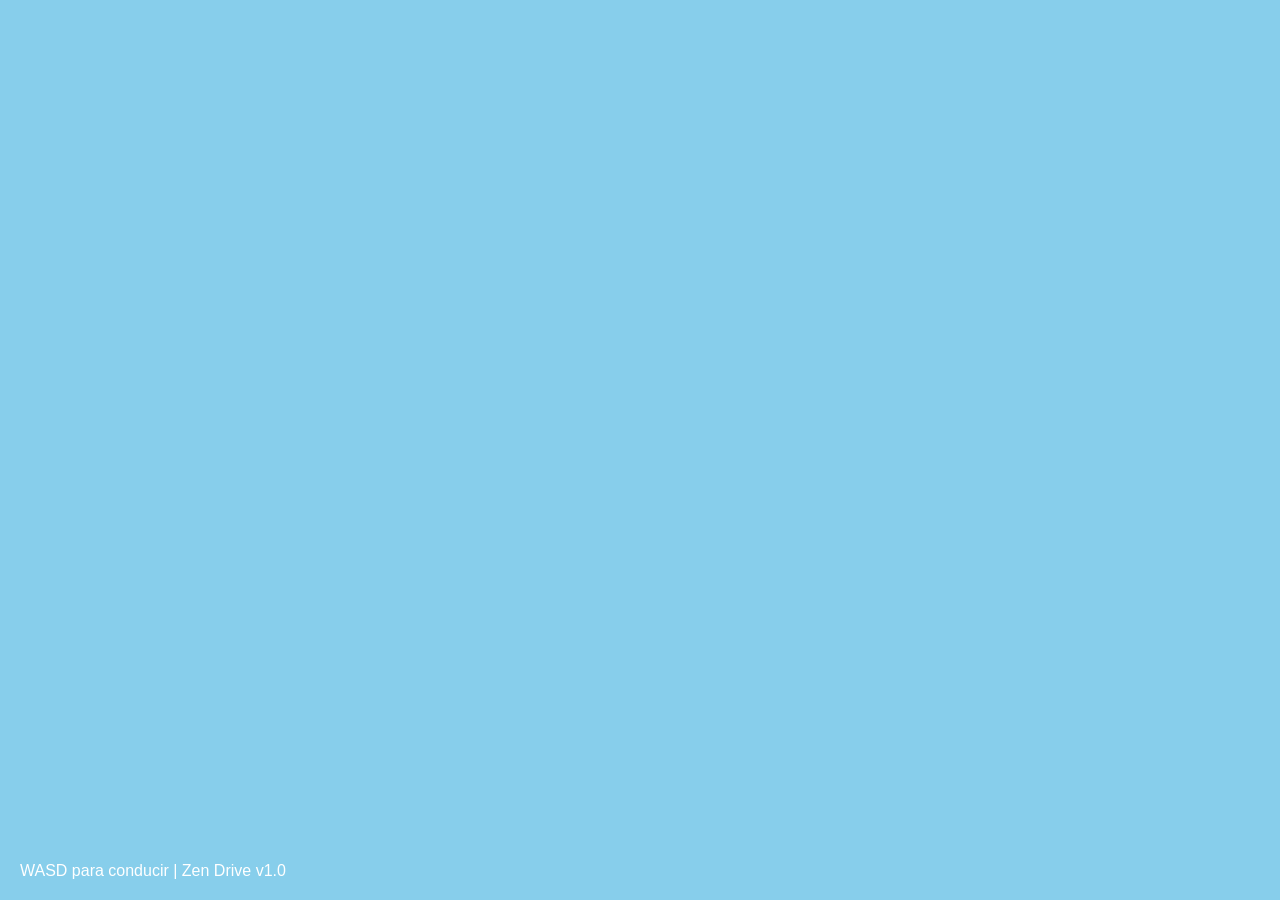
==== index.html @ 47e78854 "Update index.html" ====
<!DOCTYPE html>
<html lang="es">
<head>
    <meta charset="UTF-8">
    <meta name="viewport" content="width=device-width, initial-scale=1.0, maximum-scale=1.0, user-scalable=no">
    <title>Zen Drive - Procedural Journey</title>
    <style>
        body { margin: 0; overflow: hidden; background: #87ceeb; font-family: sans-serif; }
        #ui-overlay { position: absolute; bottom: 20px; left: 20px; color: white; pointer-events: none; }
        .controls { position: absolute; bottom: 20px; right: 20px; display: none; gap: 10px; }
        .btn { width: 60px; height: 60px; background: rgba(255,255,255,0.3); border-radius: 50%; display: flex; align-items: center; justify-content: center; font-weight: bold; user-select: none; pointer-events: auto; }
        @media (pointer: coarse) { .controls { display: grid; grid-template-columns: repeat(3, 1fr); } }
    </style>
</head>
<body>
    <div id="ui-overlay">WASD para conducir | Zen Drive v1.0</div>
    
    <div class="controls" id="mobile-controls">
        <div id="btn-left" class="btn">L</div>
        <div id="btn-up" class="btn">^</div>
        <div id="btn-right" class="btn">R</div>
        <div></div>
        <div id="btn-down" class="btn">v</div>
    </div>

    <script type="importmap">
        { "imports": { "three": "https://unpkg.com/three@0.160.0/build/three.module.js" } }
    </script>
    <script type="module" src="main.js"></script>
</body>
</html>
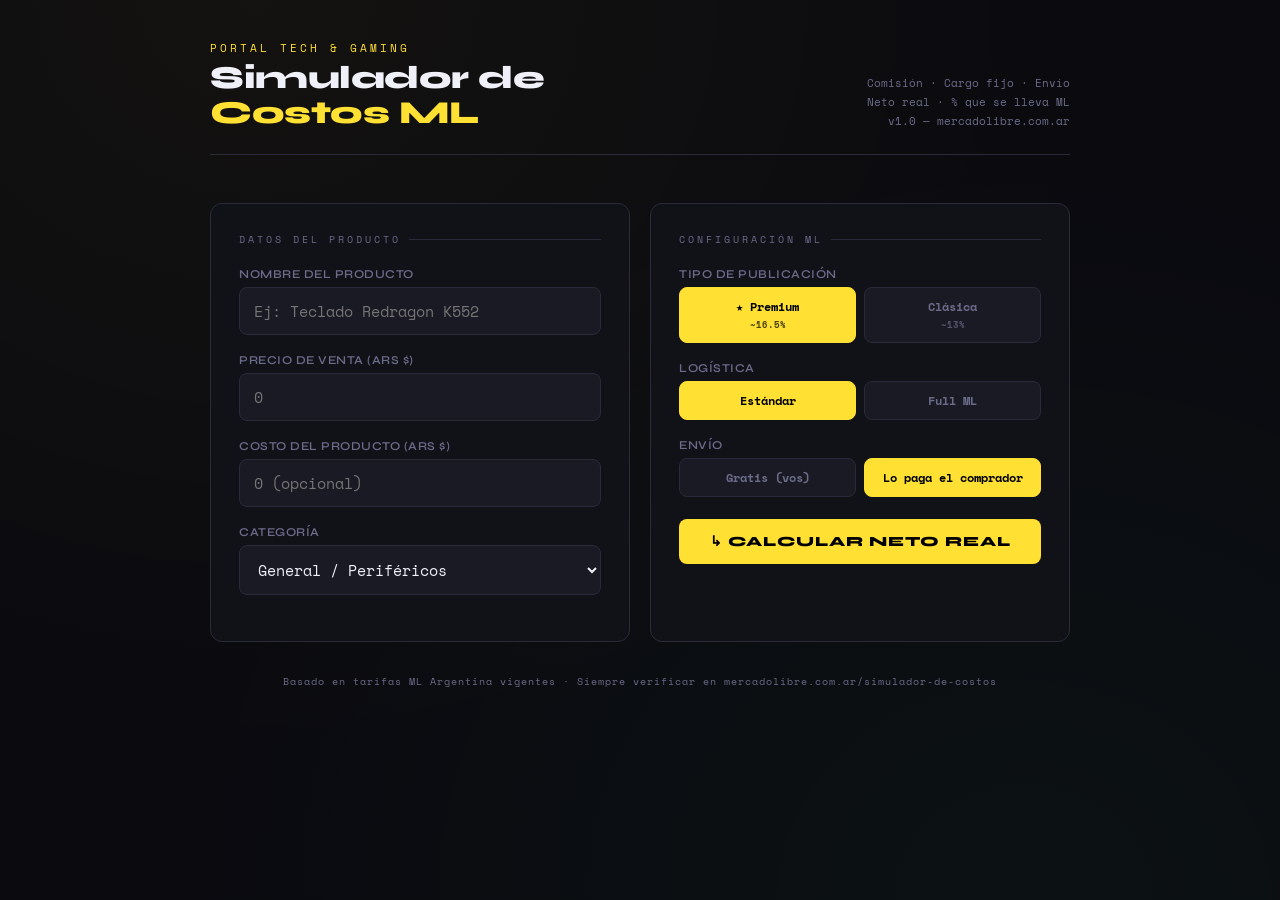
==== commit 854cda33: "Create index.html" ====
--- a/index.html
+++ b/index.html
@@ -1,32 +1,962 @@
 <!DOCTYPE html>
 <html lang="es">
 <head>
-    <meta charset="UTF-8">
-    <meta name="viewport" content="width=device-width, initial-scale=1.0, maximum-scale=1.0, user-scalable=no">
-    <title>Zen Drive - Procedural Journey</title>
-    <style>
-        body { margin: 0; overflow: hidden; background: #87ceeb; font-family: sans-serif; }
-        #ui-overlay { position: absolute; bottom: 20px; left: 20px; color: white; pointer-events: none; }
-        .controls { position: absolute; bottom: 20px; right: 20px; display: none; gap: 10px; }
-        .btn { width: 60px; height: 60px; background: rgba(255,255,255,0.3); border-radius: 50%; display: flex; align-items: center; justify-content: center; font-weight: bold; user-select: none; pointer-events: auto; }
-        @media (pointer: coarse) { .controls { display: grid; grid-template-columns: repeat(3, 1fr); } }
-    </style>
+<meta charset="UTF-8">
+<meta name="viewport" content="width=device-width, initial-scale=1.0">
+<title>Simulador de Costos ML — Portal Tech</title>
+<link href="https://fonts.googleapis.com/css2?family=Space+Mono:wght@400;700&family=Syne:wght@400;600;700;800&display=swap" rel="stylesheet">
+<style>
+  :root {
+    --bg: #0a0a0f;
+    --surface: #111118;
+    --surface2: #1a1a25;
+    --border: #2a2a3a;
+    --accent: #FFE033;
+    --accent2: #3BFFA0;
+    --red: #FF4545;
+    --orange: #FF8C00;
+    --text: #f0f0f8;
+    --muted: #6b6b8a;
+    --font-mono: 'Space Mono', monospace;
+    --font-display: 'Syne', sans-serif;
+  }
+
+  * { margin: 0; padding: 0; box-sizing: border-box; }
+
+  body {
+    background: var(--bg);
+    color: var(--text);
+    font-family: var(--font-display);
+    min-height: 100vh;
+    padding: 40px 20px;
+    background-image: 
+      radial-gradient(ellipse at 20% 0%, rgba(255,224,51,0.04) 0%, transparent 60%),
+      radial-gradient(ellipse at 80% 100%, rgba(59,255,160,0.03) 0%, transparent 60%);
+  }
+
+  header {
+    max-width: 860px;
+    margin: 0 auto 48px;
+    display: flex;
+    align-items: flex-end;
+    justify-content: space-between;
+    gap: 20px;
+    flex-wrap: wrap;
+    border-bottom: 1px solid var(--border);
+    padding-bottom: 24px;
+  }
+
+  .brand {
+    display: flex;
+    flex-direction: column;
+    gap: 4px;
+  }
+
+  .brand-tag {
+    font-family: var(--font-mono);
+    font-size: 11px;
+    color: var(--accent);
+    letter-spacing: 3px;
+    text-transform: uppercase;
+  }
+
+  h1 {
+    font-size: clamp(22px, 4vw, 32px);
+    font-weight: 800;
+    color: var(--text);
+    letter-spacing: -0.5px;
+    line-height: 1.1;
+  }
+
+  h1 span { color: var(--accent); }
+
+  .subtitle {
+    font-family: var(--font-mono);
+    font-size: 11px;
+    color: var(--muted);
+    text-align: right;
+    line-height: 1.7;
+  }
+
+  .container {
+    max-width: 860px;
+    margin: 0 auto;
+    display: grid;
+    grid-template-columns: 1fr 1fr;
+    gap: 20px;
+  }
+
+  .panel {
+    background: var(--surface);
+    border: 1px solid var(--border);
+    border-radius: 12px;
+    padding: 28px;
+  }
+
+  .panel-title {
+    font-family: var(--font-mono);
+    font-size: 10px;
+    letter-spacing: 3px;
+    text-transform: uppercase;
+    color: var(--muted);
+    margin-bottom: 20px;
+    display: flex;
+    align-items: center;
+    gap: 8px;
+  }
+
+  .panel-title::after {
+    content: '';
+    flex: 1;
+    height: 1px;
+    background: var(--border);
+  }
+
+  .field {
+    margin-bottom: 18px;
+  }
+
+  label {
+    display: block;
+    font-size: 12px;
+    font-weight: 600;
+    color: var(--muted);
+    margin-bottom: 6px;
+    letter-spacing: 0.5px;
+    text-transform: uppercase;
+  }
+
+  input[type="number"], input[type="text"], select {
+    width: 100%;
+    background: var(--surface2);
+    border: 1px solid var(--border);
+    color: var(--text);
+    font-family: var(--font-mono);
+    font-size: 15px;
+    padding: 12px 14px;
+    border-radius: 8px;
+    outline: none;
+    transition: border-color 0.2s;
+    -moz-appearance: textfield;
+  }
+
+  input[type="number"]::-webkit-outer-spin-button,
+  input[type="number"]::-webkit-inner-spin-button { -webkit-appearance: none; }
+
+  input:focus, select:focus {
+    border-color: var(--accent);
+    box-shadow: 0 0 0 3px rgba(255,224,51,0.08);
+  }
+
+  select option { background: #1a1a25; }
+
+  .toggle-group {
+    display: grid;
+    grid-template-columns: 1fr 1fr;
+    gap: 8px;
+  }
+
+  .toggle-btn {
+    padding: 10px 8px;
+    border-radius: 8px;
+    border: 1px solid var(--border);
+    background: var(--surface2);
+    color: var(--muted);
+    font-family: var(--font-mono);
+    font-size: 12px;
+    cursor: pointer;
+    transition: all 0.15s;
+    text-align: center;
+    font-weight: 700;
+  }
+
+  .toggle-btn.active {
+    background: var(--accent);
+    border-color: var(--accent);
+    color: #000;
+  }
+
+  .toggle-btn:hover:not(.active) {
+    border-color: var(--accent);
+    color: var(--accent);
+  }
+
+  /* Results Panel */
+  .results-panel {
+    grid-column: 1 / -1;
+    background: var(--surface);
+    border: 1px solid var(--border);
+    border-radius: 12px;
+    padding: 28px;
+    display: none;
+  }
+
+  .results-panel.visible { display: block; }
+
+  .result-grid {
+    display: grid;
+    grid-template-columns: repeat(auto-fit, minmax(160px, 1fr));
+    gap: 12px;
+    margin-bottom: 24px;
+  }
+
+  .result-card {
+    background: var(--surface2);
+    border: 1px solid var(--border);
+    border-radius: 10px;
+    padding: 16px;
+    display: flex;
+    flex-direction: column;
+    gap: 6px;
+  }
+
+  .result-card.highlight {
+    border-color: var(--accent2);
+    background: rgba(59,255,160,0.05);
+  }
+
+  .result-card.danger {
+    border-color: var(--red);
+    background: rgba(255,69,69,0.06);
+  }
+
+  .result-card.warning {
+    border-color: var(--orange);
+    background: rgba(255,140,0,0.06);
+  }
+
+  .rc-label {
+    font-family: var(--font-mono);
+    font-size: 9px;
+    letter-spacing: 2px;
+    text-transform: uppercase;
+    color: var(--muted);
+  }
+
+  .rc-value {
+    font-family: var(--font-mono);
+    font-size: 20px;
+    font-weight: 700;
+    color: var(--text);
+    line-height: 1;
+  }
+
+  .rc-value.green { color: var(--accent2); }
+  .rc-value.red { color: var(--red); }
+  .rc-value.yellow { color: var(--accent); }
+  .rc-value.orange { color: var(--orange); }
+
+  .rc-sub {
+    font-family: var(--font-mono);
+    font-size: 10px;
+    color: var(--muted);
+  }
+
+  /* Breakdown table */
+  .breakdown {
+    border-top: 1px solid var(--border);
+    padding-top: 20px;
+  }
+
+  .breakdown-title {
+    font-family: var(--font-mono);
+    font-size: 10px;
+    letter-spacing: 2px;
+    text-transform: uppercase;
+    color: var(--muted);
+    margin-bottom: 12px;
+  }
+
+  .breakdown-row {
+    display: flex;
+    justify-content: space-between;
+    align-items: center;
+    padding: 8px 0;
+    border-bottom: 1px solid rgba(42,42,58,0.5);
+    font-family: var(--font-mono);
+    font-size: 13px;
+  }
+
+  .breakdown-row:last-child { border-bottom: none; }
+  .breakdown-row .item { color: var(--muted); }
+  .breakdown-row .amount { color: var(--text); font-weight: 700; }
+  .breakdown-row .amount.neg { color: var(--red); }
+  .breakdown-row .amount.pos { color: var(--accent2); }
+  .breakdown-row.total-row {
+    border-top: 2px solid var(--border);
+    margin-top: 4px;
+    padding-top: 12px;
+    font-size: 15px;
+  }
+
+  /* Alert */
+  .alert {
+    display: none;
+    margin-top: 16px;
+    padding: 12px 16px;
+    border-radius: 8px;
+    font-size: 12px;
+    font-family: var(--font-mono);
+    line-height: 1.6;
+    border: 1px solid;
+  }
+
+  .alert.danger { background: rgba(255,69,69,0.08); border-color: var(--red); color: #ffaaaa; }
+  .alert.warning { background: rgba(255,140,0,0.08); border-color: var(--orange); color: #ffd080; }
+  .alert.ok { background: rgba(59,255,160,0.08); border-color: var(--accent2); color: #aaffe0; }
+  .alert.show { display: block; }
+
+  /* CTA */
+  .calc-btn {
+    width: 100%;
+    margin-top: 4px;
+    padding: 14px;
+    background: var(--accent);
+    color: #000;
+    border: none;
+    border-radius: 8px;
+    font-family: var(--font-display);
+    font-size: 14px;
+    font-weight: 800;
+    letter-spacing: 1px;
+    text-transform: uppercase;
+    cursor: pointer;
+    transition: all 0.15s;
+  }
+
+  .calc-btn:hover { background: #fff; transform: translateY(-1px); }
+  .calc-btn:active { transform: translateY(0); }
+
+  /* Profit meter */
+  .meter-wrap {
+    margin: 20px 0 8px;
+  }
+
+  .meter-label {
+    display: flex;
+    justify-content: space-between;
+    font-family: var(--font-mono);
+    font-size: 10px;
+    color: var(--muted);
+    margin-bottom: 6px;
+  }
+
+  .meter-bar {
+    height: 8px;
+    background: var(--surface2);
+    border-radius: 4px;
+    overflow: hidden;
+    border: 1px solid var(--border);
+  }
+
+  .meter-fill {
+    height: 100%;
+    border-radius: 4px;
+    transition: width 0.6s cubic-bezier(0.34,1.56,0.64,1), background 0.4s;
+  }
+
+  .chip {
+    display: inline-block;
+    font-family: var(--font-mono);
+    font-size: 9px;
+    padding: 2px 8px;
+    border-radius: 20px;
+    letter-spacing: 1px;
+    font-weight: 700;
+    text-transform: uppercase;
+  }
+
+  .chip-yellow { background: rgba(255,224,51,0.15); color: var(--accent); border: 1px solid rgba(255,224,51,0.3); }
+  .chip-green { background: rgba(59,255,160,0.15); color: var(--accent2); border: 1px solid rgba(59,255,160,0.3); }
+  .chip-red { background: rgba(255,69,69,0.15); color: var(--red); border: 1px solid rgba(255,69,69,0.3); }
+
+  /* Suggestion box */
+  .suggestion-box {
+    display: none;
+    margin-top: 20px;
+    border: 1px solid var(--border);
+    border-radius: 10px;
+    overflow: hidden;
+  }
+
+  .suggestion-box.show { display: block; }
+
+  .suggestion-header {
+    background: var(--surface2);
+    padding: 12px 16px;
+    font-family: var(--font-mono);
+    font-size: 10px;
+    letter-spacing: 2px;
+    text-transform: uppercase;
+    color: var(--muted);
+    display: flex;
+    align-items: center;
+    gap: 8px;
+    border-bottom: 1px solid var(--border);
+  }
+
+  .suggestion-header span { color: var(--accent); }
+
+  .suggestion-target-wrap {
+    display: flex;
+    align-items: center;
+    gap: 10px;
+    padding: 14px 16px;
+    background: var(--surface2);
+    border-bottom: 1px solid var(--border);
+    flex-wrap: wrap;
+  }
+
+  .suggestion-target-wrap label {
+    font-family: var(--font-mono);
+    font-size: 10px;
+    color: var(--muted);
+    text-transform: uppercase;
+    letter-spacing: 1px;
+    margin: 0;
+    white-space: nowrap;
+  }
+
+  .target-input {
+    width: 80px !important;
+    padding: 6px 10px !important;
+    font-size: 13px !important;
+    border-radius: 6px !important;
+  }
+
+  .recalc-btn {
+    padding: 6px 14px;
+    background: var(--surface);
+    border: 1px solid var(--border);
+    color: var(--accent);
+    font-family: var(--font-mono);
+    font-size: 11px;
+    border-radius: 6px;
+    cursor: pointer;
+    transition: all 0.15s;
+    font-weight: 700;
+  }
+
+  .recalc-btn:hover { background: var(--accent); color: #000; }
+
+  .suggestion-rows {
+    display: grid;
+    grid-template-columns: repeat(auto-fit, minmax(200px, 1fr));
+  }
+
+  .sug-item {
+    padding: 18px 20px;
+    border-right: 1px solid var(--border);
+    display: flex;
+    flex-direction: column;
+    gap: 5px;
+  }
+
+  .sug-item:last-child { border-right: none; }
+
+  .sug-label {
+    font-family: var(--font-mono);
+    font-size: 9px;
+    letter-spacing: 2px;
+    text-transform: uppercase;
+    color: var(--muted);
+  }
+
+  .sug-price {
+    font-family: var(--font-mono);
+    font-size: 24px;
+    font-weight: 700;
+    color: var(--accent);
+    line-height: 1;
+  }
+
+  .sug-detail {
+    font-family: var(--font-mono);
+    font-size: 10px;
+    color: var(--muted);
+    line-height: 1.5;
+  }
+
+  .sug-detail strong { color: var(--accent2); }
+
+  footer {
+    max-width: 860px;
+    margin: 32px auto 0;
+    text-align: center;
+    font-family: var(--font-mono);
+    font-size: 10px;
+    color: var(--muted);
+    letter-spacing: 1px;
+  }
+
+  @media (max-width: 620px) {
+    .container { grid-template-columns: 1fr; }
+    .results-panel { grid-column: 1; }
+    .result-grid { grid-template-columns: 1fr 1fr; }
+  }
+</style>
 </head>
 <body>
-    <div id="ui-overlay">WASD para conducir | Zen Drive v1.0</div>
-    
-    <div class="controls" id="mobile-controls">
-        <div id="btn-left" class="btn">L</div>
-        <div id="btn-up" class="btn">^</div>
-        <div id="btn-right" class="btn">R</div>
-        <div></div>
-        <div id="btn-down" class="btn">v</div>
+
+<header>
+  <div class="brand">
+    <span class="brand-tag">Portal Tech &amp; Gaming</span>
+    <h1>Simulador de<br><span>Costos ML</span></h1>
+  </div>
+  <div class="subtitle">
+    Comisión · Cargo fijo · Envío<br>
+    Neto real · % que se lleva ML<br>
+    v1.0 — mercadolibre.com.ar
+  </div>
+</header>
+
+<div class="container">
+
+  <!-- Input: Producto -->
+  <div class="panel">
+    <div class="panel-title">Datos del Producto</div>
+
+    <div class="field">
+      <label>Nombre del Producto</label>
+      <input type="text" id="productName" placeholder="Ej: Teclado Redragon K552" />
     </div>
 
-    <script type="importmap">
-        { "imports": { "three": "https://unpkg.com/three@0.160.0/build/three.module.js" } }
-    </script>
-    <script type="module" src="main.js"></script>
+    <div class="field">
+      <label>Precio de Venta (ARS $)</label>
+      <input type="number" id="salePrice" placeholder="0" min="0" />
+    </div>
+
+    <div class="field">
+      <label>Costo del Producto (ARS $)</label>
+      <input type="number" id="costPrice" placeholder="0 (opcional)" min="0" />
+    </div>
+
+    <div class="field">
+      <label>Categoría</label>
+      <select id="category">
+        <option value="general">General / Periféricos</option>
+        <option value="electronica">Electrónica / Computación</option>
+        <option value="consolas">Consolas y Videojuegos</option>
+        <option value="accesorios">Accesorios Gaming</option>
+      </select>
+    </div>
+  </div>
+
+  <!-- Input: Configuración -->
+  <div class="panel">
+    <div class="panel-title">Configuración ML</div>
+
+    <div class="field">
+      <label>Tipo de Publicación</label>
+      <div class="toggle-group">
+        <button class="toggle-btn active" id="btn-premium" onclick="setType('premium')">
+          ★ Premium<br><small style="font-size:9px;opacity:0.7">~16.5%</small>
+        </button>
+        <button class="toggle-btn" id="btn-clasica" onclick="setType('clasica')">
+          Clásica<br><small style="font-size:9px;opacity:0.7">~13%</small>
+        </button>
+      </div>
+    </div>
+
+    <div class="field">
+      <label>Logística</label>
+      <div class="toggle-group">
+        <button class="toggle-btn active" id="btn-estandar" onclick="setLogistica('estandar')">
+          Estándar
+        </button>
+        <button class="toggle-btn" id="btn-full" onclick="setLogistica('full')">
+          Full ML
+        </button>
+      </div>
+    </div>
+
+    <div class="field">
+      <label>Envío</label>
+      <div class="toggle-group">
+        <button class="toggle-btn" id="btn-gratis" onclick="setEnvio('gratis')">
+          Gratis (vos)
+        </button>
+        <button class="toggle-btn active" id="btn-comprador" onclick="setEnvio('comprador')">
+          Lo paga el comprador
+        </button>
+      </div>
+    </div>
+
+    <div class="field" id="envio-manual-wrap" style="display:none">
+      <label>Costo del Envío que Absorbés (ARS $)</label>
+      <input type="number" id="shippingCost" placeholder="Ej: 2500" min="0" />
+    </div>
+
+    <button class="calc-btn" onclick="calcular()">↳ Calcular Neto Real</button>
+  </div>
+
+  <!-- Results -->
+  <div class="results-panel" id="resultsPanel">
+    <div class="panel-title">Resultado <span id="productLabel" style="color:var(--accent);margin-left:6px;text-transform:none;letter-spacing:0;font-size:11px;font-family:'Space Mono'"></span></div>
+
+    <div class="result-grid" id="resultGrid"></div>
+
+    <div class="meter-wrap">
+      <div class="meter-label">
+        <span>ML se queda</span>
+        <span id="meterPct">0%</span>
+      </div>
+      <div class="meter-bar">
+        <div class="meter-fill" id="meterFill" style="width:0%"></div>
+      </div>
+    </div>
+
+    <div class="breakdown" id="breakdownSection"></div>
+
+    <div class="alert" id="alertBox"></div>
+
+    <!-- Suggestion Box -->
+    <div class="suggestion-box" id="suggestionBox">
+      <div class="suggestion-header">
+        💡 Sugerencia de Precio — <span>¿Cuánto cobrar para ganar lo que querés?</span>
+      </div>
+      <div class="suggestion-target-wrap">
+        <label>Margen objetivo:</label>
+        <input type="number" id="targetMargin" class="target-input" value="10" min="1" max="99" />
+        <label>%</label>
+        <button class="recalc-btn" onclick="calcularSugerencia()">↳ Recalcular</button>
+        <span style="font-family:var(--font-mono);font-size:10px;color:var(--muted);margin-left:auto">sobre el precio de venta</span>
+      </div>
+      <div class="suggestion-rows" id="suggestionRows"></div>
+    </div>
+  </div>
+
+</div>
+
+<footer>
+  Basado en tarifas ML Argentina vigentes · Siempre verificar en mercadolibre.com.ar/simulador-de-costos
+</footer>
+
+<script>
+  let pubType = 'premium';
+  let logistica = 'estandar';
+  let envioMode = 'comprador';
+
+  function setType(t) {
+    pubType = t;
+    document.getElementById('btn-premium').classList.toggle('active', t === 'premium');
+    document.getElementById('btn-clasica').classList.toggle('active', t === 'clasica');
+  }
+
+  function setLogistica(l) {
+    logistica = l;
+    document.getElementById('btn-estandar').classList.toggle('active', l === 'estandar');
+    document.getElementById('btn-full').classList.toggle('active', l === 'full');
+  }
+
+  function setEnvio(e) {
+    envioMode = e;
+    document.getElementById('btn-gratis').classList.toggle('active', e === 'gratis');
+    document.getElementById('btn-comprador').classList.toggle('active', e === 'comprador');
+    document.getElementById('envio-manual-wrap').style.display = e === 'gratis' ? 'block' : 'none';
+  }
+
+  function fmt(n) {
+    return '$' + Math.round(n).toLocaleString('es-AR');
+  }
+
+  function pct(n) {
+    return n.toFixed(1) + '%';
+  }
+
+  // Comisiones ML Argentina (aprox vigentes)
+  function getComision(price, type) {
+    // Premium: ~16.5% todos los tramos
+    // Clásica: ~13% si >$60k, ~9% si <$60k (aprox)
+    if (type === 'premium') {
+      return 0.165;
+    } else {
+      // Clásica
+      if (price >= 60000) return 0.13;
+      return 0.09;
+    }
+  }
+
+  // Cargo fijo por tramo de precio
+  function getCargoFijo(price, type) {
+    if (type === 'clasica') return 0; // Clásica no tiene cargo fijo
+    // Premium
+    if (price <= 15000) return 1115;
+    if (price <= 25000) return 2300;
+    if (price <= 33000) return 2810;
+    if (price <= 60000) return 4000;
+    return 0; // >$60.000 sin cargo fijo
+  }
+
+  // Costo Full aproximado (fee manipulación por unidad)
+  function getFullFee(price) {
+    // Aprox 2.5% o mínimo fijo según categoría
+    return Math.max(Math.round(price * 0.025), 800);
+  }
+
+  function calcular() {
+    const price = parseFloat(document.getElementById('salePrice').value) || 0;
+    const cost = parseFloat(document.getElementById('costPrice').value) || 0;
+    const shippingAbsorbido = envioMode === 'gratis' 
+      ? (parseFloat(document.getElementById('shippingCost').value) || 0)
+      : 0;
+    const productName = document.getElementById('productName').value || 'Producto';
+
+    if (price <= 0) {
+      alert('Ingresá el precio de venta.');
+      return;
+    }
+
+    const comisionRate = getComision(price, pubType);
+    const comisionMonto = price * comisionRate;
+    const cargoFijo = getCargoFijo(price, pubType);
+    const fullFee = logistica === 'full' ? getFullFee(price) : 0;
+
+    const totalDescuentos = comisionMonto + cargoFijo + shippingAbsorbido + fullFee;
+    const neto = price - totalDescuentos;
+    const pctML = (totalDescuentos / price) * 100;
+    const margenBruto = cost > 0 ? ((neto - cost) / price) * 100 : null;
+    const ganancia = cost > 0 ? neto - cost : null;
+
+    // Render
+    document.getElementById('productLabel').textContent = '→ ' + productName;
+    document.getElementById('resultsPanel').classList.add('visible');
+
+    const grid = document.getElementById('resultGrid');
+    let cardClass = pctML > 30 ? 'danger' : pctML > 20 ? 'warning' : 'highlight';
+    let valueClass = pctML > 30 ? 'red' : pctML > 20 ? 'orange' : 'green';
+
+    let cardsHtml = `
+      <div class="result-card highlight">
+        <span class="rc-label">Precio de Venta</span>
+        <span class="rc-value yellow">${fmt(price)}</span>
+        <span class="rc-sub">${pubType === 'premium' ? '★ Premium' : 'Clásica'} · ${logistica === 'full' ? 'Full' : 'Estándar'}</span>
+      </div>
+      <div class="result-card ${cardClass}">
+        <span class="rc-label">ML se lleva</span>
+        <span class="rc-value ${valueClass}">${pct(pctML)}</span>
+        <span class="rc-sub">${fmt(totalDescuentos)} en descuentos</span>
+      </div>
+      <div class="result-card highlight">
+        <span class="rc-label">Neto que Cobrás</span>
+        <span class="rc-value green">${fmt(neto)}</span>
+        <span class="rc-sub">Antes de impuestos</span>
+      </div>
+    `;
+
+    if (cost > 0 && ganancia !== null) {
+      let gClass = ganancia < 0 ? 'danger' : 'highlight';
+      let gValClass = ganancia < 0 ? 'red' : 'green';
+      cardsHtml += `
+        <div class="result-card ${gClass}">
+          <span class="rc-label">Ganancia Neta</span>
+          <span class="rc-value ${gValClass}">${fmt(ganancia)}</span>
+          <span class="rc-sub">Margen: ${margenBruto !== null ? pct(margenBruto) : '—'}</span>
+        </div>
+      `;
+    }
+
+    grid.innerHTML = cardsHtml;
+
+    // Meter
+    const meter = document.getElementById('meterFill');
+    const meterPct = document.getElementById('meterPct');
+    const w = Math.min(pctML, 100);
+    const meterColor = pctML > 30 ? '#FF4545' : pctML > 20 ? '#FF8C00' : '#3BFFA0';
+    meter.style.width = w + '%';
+    meter.style.background = meterColor;
+    meterPct.textContent = pct(pctML);
+    meterPct.style.color = meterColor;
+
+    // Breakdown
+    let tramo = price <= 15000 ? 'hasta $15.000' 
+      : price <= 25000 ? '$15k–$25k'
+      : price <= 33000 ? '$25k–$33k'
+      : price <= 60000 ? '$33k–$60k' : 'más de $60.000';
+
+    let breakdownHtml = `
+      <div class="breakdown-title">Desglose completo</div>
+      <div class="breakdown-row">
+        <span class="item">Precio de venta</span>
+        <span class="amount pos">${fmt(price)}</span>
+      </div>
+      <div class="breakdown-row">
+        <span class="item">Comisión ${pubType === 'premium' ? 'Premium' : 'Clásica'} (${pct(comisionRate * 100)})</span>
+        <span class="amount neg">− ${fmt(comisionMonto)}</span>
+      </div>
+    `;
+
+    if (cargoFijo > 0) {
+      breakdownHtml += `
+        <div class="breakdown-row">
+          <span class="item">Cargo fijo (tramo ${tramo})</span>
+          <span class="amount neg">− ${fmt(cargoFijo)}</span>
+        </div>
+      `;
+    } else if (pubType === 'premium') {
+      breakdownHtml += `
+        <div class="breakdown-row">
+          <span class="item">Cargo fijo (tramo ${tramo})</span>
+          <span class="amount" style="color:var(--accent2)">Sin cargo ✓</span>
+        </div>
+      `;
+    }
+
+    if (shippingAbsorbido > 0) {
+      breakdownHtml += `
+        <div class="breakdown-row">
+          <span class="item">Envío gratis (absorbés)</span>
+          <span class="amount neg">− ${fmt(shippingAbsorbido)}</span>
+        </div>
+      `;
+    }
+
+    if (fullFee > 0) {
+      breakdownHtml += `
+        <div class="breakdown-row">
+          <span class="item">Fee Full ML (~2.5%)</span>
+          <span class="amount neg">− ${fmt(fullFee)}</span>
+        </div>
+      `;
+    }
+
+    breakdownHtml += `
+      <div class="breakdown-row total-row">
+        <span class="item" style="color:var(--text);font-weight:700">Neto que recibís</span>
+        <span class="amount pos">${fmt(neto)}</span>
+      </div>
+    `;
+
+    if (cost > 0) {
+      breakdownHtml += `
+        <div class="breakdown-row">
+          <span class="item">Costo del producto</span>
+          <span class="amount neg">− ${fmt(cost)}</span>
+        </div>
+        <div class="breakdown-row" style="border-top:2px solid var(--border);margin-top:4px;padding-top:12px;font-size:15px">
+          <span class="item" style="color:var(--text);font-weight:700">Ganancia neta</span>
+          <span class="amount ${ganancia < 0 ? 'neg' : 'pos'}" style="font-size:16px">${fmt(ganancia)}</span>
+        </div>
+      `;
+    }
+
+    document.getElementById('breakdownSection').innerHTML = breakdownHtml;
+
+    // Alert
+    const alertBox = document.getElementById('alertBox');
+    alertBox.className = 'alert';
+    if (neto < 0 || (cost > 0 && ganancia < 0)) {
+      alertBox.classList.add('danger', 'show');
+      alertBox.innerHTML = '⚠️ VENDÉS A PÉRDIDA — Revisá el precio o absorbé menos costos. Este producto no es rentable con la configuración actual.';
+    } else if (pctML > 30) {
+      alertBox.classList.add('warning', 'show');
+      alertBox.innerHTML = `⚡ Tramo peligroso — ML se lleva ${pct(pctML)} de tu precio. El cargo fijo aplasta el margen. Opciones: subir precio, no ofrecer envío gratis, o armar combos para superar los $60.000.`;
+    } else if (cargoFijo === 0 && price > 60000) {
+      alertBox.classList.add('ok', 'show');
+      alertBox.innerHTML = `✓ Sin cargo fijo — Productos sobre $60.000 no pagan cargo fijo. Tramo más rentable de ML. Margen estable.`;
+    } else {
+      alertBox.classList.add('show');
+      alertBox.className = 'alert ok show';
+      alertBox.innerHTML = `✓ Rentabilidad razonable — ML se lleva ${pct(pctML)}. Verificá igualmente con el simulador oficial antes de publicar.`;
+    }
+
+    document.getElementById('resultsPanel').scrollIntoView({ behavior: 'smooth', block: 'nearest' });
+
+    // Show suggestion box only if cost was entered
+    const sugBox = document.getElementById('suggestionBox');
+    if (cost > 0) {
+      sugBox.classList.add('show');
+      calcularSugerencia();
+    } else {
+      sugBox.classList.remove('show');
+    }
+  }
+
+  // Precio sugerido: búsqueda binaria para encontrar P tal que ganancia/P = margenTarget
+  function calcularPrecioParaMargen(cost, margenTarget, shippingAbsorbido) {
+    let lo = cost * 0.5, hi = cost * 30;
+    for (let i = 0; i < 80; i++) {
+      const mid = (lo + hi) / 2;
+      const comRate = getComision(mid, pubType);
+      const cf = getCargoFijo(mid, pubType);
+      const ff = logistica === 'full' ? getFullFee(mid) : 0;
+      const neto = mid - (mid * comRate + cf + shippingAbsorbido + ff);
+      const ganancia = neto - cost;
+      const margenReal = ganancia / mid;
+      if (margenReal < margenTarget) lo = mid;
+      else hi = mid;
+    }
+    return Math.ceil((lo + hi) / 2 / 100) * 100;
+  }
+
+  function calcularSugerencia() {
+    const cost = parseFloat(document.getElementById('costPrice').value) || 0;
+    if (cost <= 0) return;
+
+    const targetPct = (parseFloat(document.getElementById('targetMargin').value) || 10) / 100;
+    const shippingAbsorbido = envioMode === 'gratis'
+      ? (parseFloat(document.getElementById('shippingCost').value) || 0)
+      : 0;
+
+    const precio10 = calcularPrecioParaMargen(cost, 0.10, shippingAbsorbido);
+    const precioTarget = calcularPrecioParaMargen(cost, targetPct, shippingAbsorbido);
+    const precioBreakeven = calcularPrecioParaMargen(cost, 0, shippingAbsorbido);
+
+    function detalles(p) {
+      const comRate = getComision(p, pubType);
+      const cf = getCargoFijo(p, pubType);
+      const ff = logistica === 'full' ? getFullFee(p) : 0;
+      const totalDesc = p * comRate + cf + shippingAbsorbido + ff;
+      const neto = p - totalDesc;
+      const gan = neto - cost;
+      const margenReal = (gan / p * 100).toFixed(1);
+      const pctMLReal = (totalDesc / p * 100).toFixed(1);
+      return { neto, gan, margenReal, pctMLReal };
+    }
+
+    const dBE = detalles(precioBreakeven);
+    const d10 = detalles(precio10);
+    const dTarget = detalles(precioTarget);
+    const targetLabel = Math.round(targetPct * 100);
+    const showSeparate10 = Math.abs(precioTarget - precio10) >= 200 || targetLabel === 10;
+
+    let html = `
+      <div class="sug-item">
+        <span class="sug-label">Break-even — 0% margen</span>
+        <span class="sug-price">${fmt(precioBreakeven)}</span>
+        <span class="sug-detail">
+          Cubrís exactamente el costo<br>
+          ML se lleva: ${dBE.pctMLReal}% · Neto: ${fmt(dBE.neto)}
+        </span>
+      </div>
+    `;
+
+    if (showSeparate10 && targetLabel !== 10) {
+      html += `
+        <div class="sug-item" style="border-left:2px solid var(--accent2)">
+          <span class="sug-label">Para ganar 10%</span>
+          <span class="sug-price">${fmt(precio10)}</span>
+          <span class="sug-detail">
+            Ganancia: <strong>${fmt(d10.gan)}</strong><br>
+            ML se lleva: ${d10.pctMLReal}% · Neto: ${fmt(d10.neto)}
+          </span>
+        </div>
+      `;
+    }
+
+    html += `
+      <div class="sug-item" style="border-left:2px solid var(--accent);background:rgba(255,224,51,0.05)">
+        <span class="sug-label">★ Para ganar ${targetLabel}%</span>
+        <span class="sug-price" style="color:var(--accent)">${fmt(precioTarget)}</span>
+        <span class="sug-detail">
+          Ganancia: <strong style="color:var(--accent2)">${fmt(dTarget.gan)}</strong><br>
+          ML se lleva: ${dTarget.pctMLReal}% · Neto: ${fmt(dTarget.neto)}
+        </span>
+      </div>
+    `;
+
+    document.getElementById('suggestionRows').innerHTML = html;
+  }
+</script>
 </body>
-</html>
-
+  </html>
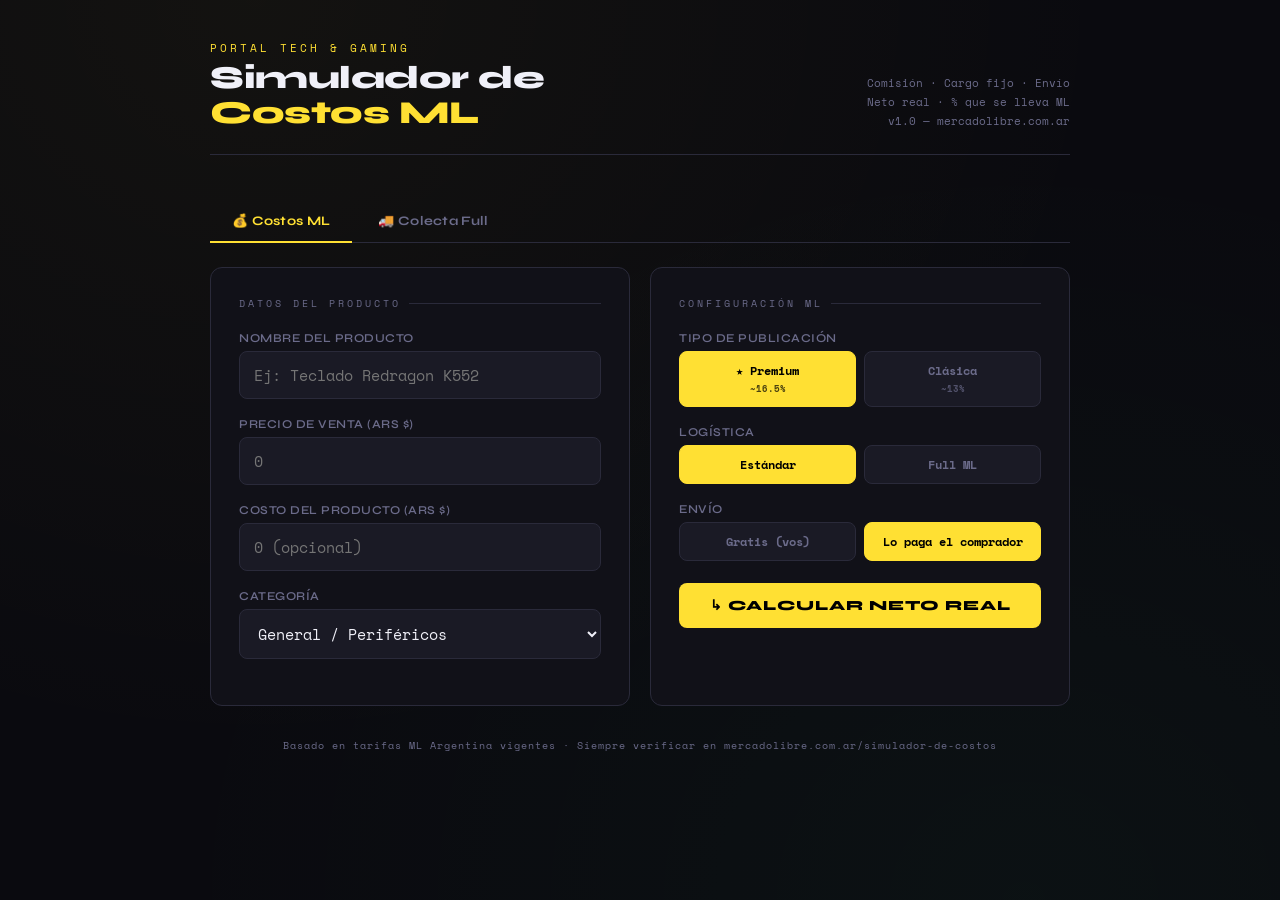
==== commit ff4de315: "Update index.html" ====
--- a/index.html
+++ b/index.html
@@ -479,6 +479,191 @@
 
   .sug-detail strong { color: var(--accent2); }
 
+
+  /* ── TAB NAVIGATION ── */
+  .tab-nav {
+    max-width: 860px;
+    margin: 0 auto 24px;
+    display: flex;
+    gap: 4px;
+    border-bottom: 1px solid var(--border);
+    padding-bottom: 0;
+  }
+
+  .tab-btn {
+    padding: 10px 22px 12px;
+    background: transparent;
+    border: none;
+    color: var(--muted);
+    font-family: var(--font-display);
+    font-size: 13px;
+    font-weight: 700;
+    cursor: pointer;
+    border-bottom: 2px solid transparent;
+    margin-bottom: -1px;
+    transition: all 0.15s;
+    letter-spacing: 0.3px;
+  }
+
+  .tab-btn:hover { color: var(--text); }
+
+  .tab-btn.active {
+    color: var(--accent);
+    border-bottom-color: var(--accent);
+  }
+
+  .tab-pane { display: none; }
+  .tab-pane.active { display: contents; }
+
+  /* Colecta tab pane needs block not contents */
+  .tab-pane.colecta-pane { display: none; }
+  .tab-pane.colecta-pane.active { display: block; }
+
+  /* ── COLECTA TAB STYLES ── */
+  .colecta-container {
+    max-width: 860px;
+    margin: 0 auto;
+    display: grid;
+    grid-template-columns: 1fr 1fr;
+    gap: 20px;
+  }
+
+  .dim-grid {
+    display: grid;
+    grid-template-columns: 1fr 1fr 1fr;
+    gap: 10px;
+  }
+
+  .dim-grid input {
+    text-align: center;
+  }
+
+  .dim-label {
+    text-align: center;
+    font-family: var(--font-mono);
+    font-size: 10px;
+    color: var(--muted);
+    margin-top: 4px;
+    letter-spacing: 1px;
+  }
+
+  .vol-display {
+    background: var(--surface2);
+    border: 1px solid var(--border);
+    border-radius: 8px;
+    padding: 14px 16px;
+    display: flex;
+    justify-content: space-between;
+    align-items: center;
+    margin-top: 4px;
+  }
+
+  .vol-display .vol-label {
+    font-family: var(--font-mono);
+    font-size: 10px;
+    color: var(--muted);
+    letter-spacing: 1px;
+    text-transform: uppercase;
+  }
+
+  .vol-display .vol-value {
+    font-family: var(--font-mono);
+    font-size: 18px;
+    font-weight: 700;
+    color: var(--accent2);
+  }
+
+  .colecta-result {
+    grid-column: 1 / -1;
+    display: none;
+  }
+
+  .colecta-result.visible { display: block; }
+
+  .colecta-result-inner {
+    background: var(--surface);
+    border: 1px solid var(--border);
+    border-radius: 12px;
+    padding: 28px;
+  }
+
+  .tramo-badge {
+    display: inline-block;
+    background: rgba(255,224,51,0.1);
+    border: 1px solid rgba(255,224,51,0.3);
+    color: var(--accent);
+    font-family: var(--font-mono);
+    font-size: 11px;
+    padding: 4px 12px;
+    border-radius: 20px;
+    margin-bottom: 20px;
+    font-weight: 700;
+  }
+
+  .colecta-cards {
+    display: grid;
+    grid-template-columns: repeat(auto-fit, minmax(160px, 1fr));
+    gap: 12px;
+    margin-bottom: 24px;
+  }
+
+  .colecta-table {
+    width: 100%;
+    border-collapse: collapse;
+    font-family: var(--font-mono);
+    font-size: 12px;
+    margin-top: 20px;
+  }
+
+  .colecta-table th {
+    text-align: left;
+    padding: 8px 12px;
+    color: var(--muted);
+    font-size: 9px;
+    letter-spacing: 2px;
+    text-transform: uppercase;
+    border-bottom: 1px solid var(--border);
+  }
+
+  .colecta-table td {
+    padding: 10px 12px;
+    border-bottom: 1px solid rgba(42,42,58,0.4);
+    color: var(--muted);
+  }
+
+  .colecta-table tr.active-row td {
+    color: var(--text);
+    background: rgba(255,224,51,0.05);
+    font-weight: 700;
+  }
+
+  .colecta-table tr.active-row td:first-child {
+    border-left: 2px solid var(--accent);
+  }
+
+  .note-box {
+    margin-top: 16px;
+    padding: 12px 16px;
+    background: rgba(59,255,160,0.05);
+    border: 1px solid rgba(59,255,160,0.2);
+    border-radius: 8px;
+    font-family: var(--font-mono);
+    font-size: 11px;
+    color: #aaffe0;
+    line-height: 1.7;
+  }
+
+  .qty-wrap {
+    display: flex;
+    align-items: center;
+    gap: 10px;
+    margin-top: 6px;
+  }
+
+  .qty-wrap input {
+    width: 80px;
+  }
+
   footer {
     max-width: 860px;
     margin: 32px auto 0;
@@ -510,6 +695,12 @@
   </div>
 </header>
 
+<div class="tab-nav">
+  <button class="tab-btn active" onclick="switchTab('costos')">💰 Costos ML</button>
+  <button class="tab-btn" onclick="switchTab('colecta')">🚚 Colecta Full</button>
+</div>
+
+<div class="tab-pane active" id="tab-costos">
 <div class="container">
 
   <!-- Input: Producto -->
@@ -627,6 +818,91 @@
   </div>
 
 </div>
+
+
+</div><!-- end .container -->
+</div><!-- end #tab-costos -->
+
+<!-- COLECTA TAB -->
+<div class="tab-pane colecta-pane" id="tab-colecta">
+<div class="colecta-container">
+
+  <!-- Dimensiones del producto -->
+  <div class="panel">
+    <div class="panel-title">Dimensiones del Producto</div>
+
+    <div class="field">
+      <label>Nombre (opcional)</label>
+      <input type="text" id="colectaName" placeholder="Ej: Caja teclados x10" />
+    </div>
+
+    <div class="field">
+      <label>Dimensiones del bulto (cm)</label>
+      <div class="dim-grid">
+        <div>
+          <input type="number" id="dimAncho" placeholder="0" min="0" />
+          <div class="dim-label">ANCHO</div>
+        </div>
+        <div>
+          <input type="number" id="dimAlto" placeholder="0" min="0" />
+          <div class="dim-label">ALTO</div>
+        </div>
+        <div>
+          <input type="number" id="dimProfundo" placeholder="0" min="0" />
+          <div class="dim-label">PROFUNDO</div>
+        </div>
+      </div>
+    </div>
+
+    <div class="field">
+      <label>Cantidad de bultos</label>
+      <div class="qty-wrap">
+        <input type="number" id="colectaCantidad" value="1" min="1" placeholder="1" />
+        <span style="font-family:var(--font-mono);font-size:11px;color:var(--muted)">bulto(s)</span>
+      </div>
+    </div>
+
+    <button class="calc-btn" onclick="calcularColecta()" style="margin-top:16px">↳ Calcular Costo Colecta</button>
+
+    <div class="vol-display" id="volDisplay" style="display:none">
+      <span class="vol-label">Volumen total</span>
+      <span class="vol-value" id="volValue">— m³</span>
+    </div>
+
+  </div>
+
+  <!-- Info / tabla referencia -->
+  <div class="panel">
+    <div class="panel-title">Tabla de Tramos</div>
+    <table class="colecta-table" id="colectaRefTable">
+      <thead>
+        <tr>
+          <th>Volumen</th>
+          <th>Costo colecta</th>
+        </tr>
+      </thead>
+      <tbody id="colectaTableBody"></tbody>
+    </table>
+    <div style="margin-top:10px;font-family:var(--font-mono);font-size:9px;color:var(--muted);line-height:1.6">
+      Fuente: ML Argentina · ayuda/costos-colecta-5-20-km
+    </div>
+  </div>
+
+  <!-- Result -->
+  <div class="colecta-result" id="colectaResult">
+    <div class="colecta-result-inner">
+      <div class="panel-title">Resultado colecta <span id="colectaProductLabel" style="color:var(--accent);margin-left:6px;text-transform:none;letter-spacing:0;font-size:11px;font-family:'Space Mono'"></span></div>
+
+      <div id="tramoBadge" class="tramo-badge"></div>
+
+      <div class="colecta-cards" id="colectaCards"></div>
+
+      <div class="note-box" id="colectaNoteBox"></div>
+    </div>
+  </div>
+
+</div>
+</div><!-- end #tab-colecta -->
 
 <footer>
   Basado en tarifas ML Argentina vigentes · Siempre verificar en mercadolibre.com.ar/simulador-de-costos
@@ -957,6 +1233,144 @@
 
     document.getElementById('suggestionRows').innerHTML = html;
   }
+
+  // ── TAB SWITCHING ──
+  function switchTab(tab) {
+    document.querySelectorAll('.tab-btn').forEach(b => b.classList.remove('active'));
+    document.querySelectorAll('.tab-pane').forEach(p => p.classList.remove('active'));
+    document.querySelector(`[onclick="switchTab('${tab}')"]`).classList.add('active');
+    document.getElementById('tab-' + tab).classList.add('active');
+    if (tab === 'colecta') renderColectaTable(-1);
+  }
+
+  // ── COLECTA DATA ──
+  const COLECTA_TRAMOS = [
+    { label: 'Hasta 0,05 m³',    max: 0.05,  min_c: 10813,  max_c: 10813 },
+    { label: '0,05 – 0,10 m³',   max: 0.10,  min_c: 10813,  max_c: 21626 },
+    { label: '0,10 – 0,20 m³',   max: 0.20,  min_c: 14417,  max_c: 28835 },
+    { label: '0,20 – 0,30 m³',   max: 0.30,  min_c: 23592,  max_c: 35388 },
+    { label: '0,30 – 0,50 m³',   max: 0.50,  min_c: 22789,  max_c: 37982 },
+    { label: '0,50 – 1 m³',      max: 1.00,  min_c: 22923,  max_c: 45846 },
+    { label: '1 – 2 m³',         max: 2.00,  min_c: 27759,  max_c: 55518 },
+    { label: '2 – 5 m³',         max: 5.00,  min_c: 42538,  max_c: 106345 },
+    { label: '5 – 10 m³',        max: 10.00, min_c: 90045,  max_c: 180090 },
+    { label: '10 – 20 m³',       max: 20.00, min_c: 161620, max_c: 323240 },
+    { label: '20 – 35 m³',       max: 35.00, min_c: 251500, max_c: 440125 },
+    { label: '35 – 50 m³',       max: 50.00, min_c: 430360, max_c: 614800 },
+  ];
+
+  function getColectaTramo(vol) {
+    for (let i = 0; i < COLECTA_TRAMOS.length; i++) {
+      if (vol <= COLECTA_TRAMOS[i].max) return i;
+    }
+    return COLECTA_TRAMOS.length - 1;
+  }
+
+  function renderColectaTable(activeIdx) {
+    const tbody = document.getElementById('colectaTableBody');
+    tbody.innerHTML = COLECTA_TRAMOS.map((t, i) => {
+      const costoStr = t.min_c === t.max_c
+        ? fmt(t.min_c)
+        : fmt(t.min_c) + ' – ' + fmt(t.max_c);
+      return `<tr class="${i === activeIdx ? 'active-row' : ''}">
+        <td>${t.label}</td>
+        <td>${costoStr}</td>
+      </tr>`;
+    }).join('');
+  }
+
+  // Live volume update as user types
+  ['dimAncho','dimAlto','dimProfundo','colectaCantidad'].forEach(id => {
+    document.getElementById(id).addEventListener('input', updateVolDisplay);
+  });
+
+  function updateVolDisplay() {
+    const a = parseFloat(document.getElementById('dimAncho').value) || 0;
+    const h = parseFloat(document.getElementById('dimAlto').value) || 0;
+    const p = parseFloat(document.getElementById('dimProfundo').value) || 0;
+    const q = parseFloat(document.getElementById('colectaCantidad').value) || 1;
+    const volDisplay = document.getElementById('volDisplay');
+    if (a > 0 && h > 0 && p > 0) {
+      const vol = (a / 100) * (h / 100) * (p / 100) * q;
+      document.getElementById('volValue').textContent = vol.toFixed(4) + ' m³';
+      volDisplay.style.display = 'flex';
+    } else {
+      volDisplay.style.display = 'none';
+    }
+  }
+
+  function calcularColecta() {
+    const a = parseFloat(document.getElementById('dimAncho').value) || 0;
+    const h = parseFloat(document.getElementById('dimAlto').value) || 0;
+    const p = parseFloat(document.getElementById('dimProfundo').value) || 0;
+    const q = Math.max(1, parseFloat(document.getElementById('colectaCantidad').value) || 1);
+    const nombre = document.getElementById('colectaName').value || 'Envío Full';
+
+    if (a <= 0 || h <= 0 || p <= 0) {
+      alert('Ingresá los tres valores de dimensiones (ancho, alto y profundo).');
+      return;
+    }
+
+    const volUnitario = (a / 100) * (h / 100) * (p / 100);
+    const volTotal = volUnitario * q;
+    const tramoIdx = getColectaTramo(volTotal);
+    const tramo = COLECTA_TRAMOS[tramoIdx];
+
+    // Interpolación lineal dentro del tramo para estimar costo
+    // Usamos el rango del tramo para dar un valor estimado proporcional
+    const tramoMin = tramoIdx === 0 ? 0 : COLECTA_TRAMOS[tramoIdx - 1].max;
+    const tramoMax = tramo.max;
+    const ratio = tramoMax === tramoMin ? 0.5 : Math.min((volTotal - tramoMin) / (tramoMax - tramoMin), 1);
+    const costoEstimado = tramo.min_c + ratio * (tramo.max_c - tramo.min_c);
+
+    // Render
+    document.getElementById('colectaProductLabel').textContent = '→ ' + nombre;
+    document.getElementById('tramoBadge').textContent = 'Tramo: ' + tramo.label;
+
+    const cards = document.getElementById('colectaCards');
+    cards.innerHTML = `
+      <div class="result-card highlight">
+        <span class="rc-label">Volumen unitario</span>
+        <span class="rc-value yellow">${volUnitario.toFixed(4)} m³</span>
+        <span class="rc-sub">${a}×${h}×${p} cm</span>
+      </div>
+      <div class="result-card highlight">
+        <span class="rc-label">Volumen total (×${q})</span>
+        <span class="rc-value green">${volTotal.toFixed(4)} m³</span>
+        <span class="rc-sub">${q} bulto${q > 1 ? 's' : ''}</span>
+      </div>
+      <div class="result-card" style="border-color:var(--accent);background:rgba(255,224,51,0.05)">
+        <span class="rc-label">Costo mínimo</span>
+        <span class="rc-value yellow">${fmt(tramo.min_c)}</span>
+        <span class="rc-sub">Extremo inferior del tramo</span>
+      </div>
+      <div class="result-card" style="border-color:var(--accent);background:rgba(255,224,51,0.05)">
+        <span class="rc-label">Costo máximo</span>
+        <span class="rc-value yellow">${fmt(tramo.max_c)}</span>
+        <span class="rc-sub">Extremo superior del tramo</span>
+      </div>
+      <div class="result-card" style="border-color:var(--accent2);background:rgba(59,255,160,0.07)">
+        <span class="rc-label">★ Estimado (interpolado)</span>
+        <span class="rc-value green">${fmt(costoEstimado)}</span>
+        <span class="rc-sub">Aprox. según posición en tramo</span>
+      </div>
+    `;
+
+    renderColectaTable(tramoIdx);
+
+    document.getElementById('colectaNoteBox').innerHTML = `
+      ✓ Volumen calculado: <strong>${volTotal.toFixed(4)} m³</strong> — cae en el tramo <strong>${tramo.label}</strong>.<br>
+      ML cobra entre <strong>${fmt(tramo.min_c)}</strong> y <strong>${fmt(tramo.max_c)}</strong> por colecta en este tramo (5–20 km).<br>
+      El estimado interpolado es <strong>${fmt(costoEstimado)}</strong>. Verificá el costo exacto en el simulador oficial de ML.
+    `;
+
+    document.getElementById('colectaResult').classList.add('visible');
+    document.getElementById('colectaResult').scrollIntoView({ behavior: 'smooth', block: 'nearest' });
+  }
+
+  // Init table on load
+  renderColectaTable(-1);
+
 </script>
 </body>
   </html>
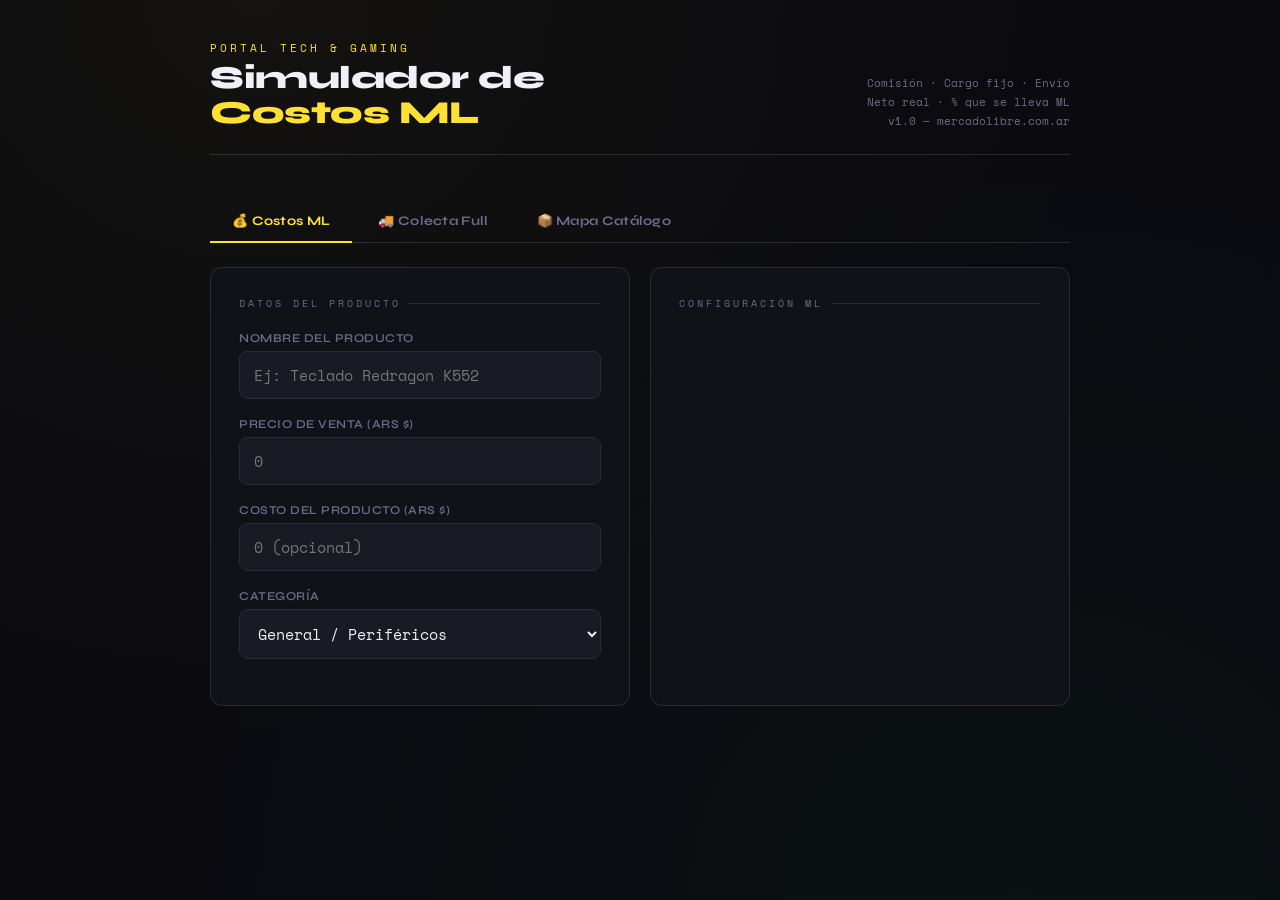
==== commit 5418e8e5: "Update index.html" ====
--- a/index.html
+++ b/index.html
@@ -664,6 +664,59 @@
     width: 80px;
   }
 
+
+  /* ── CATÁLOGO TAB ── */
+  .catalogo-pane { display: none; }
+  .catalogo-pane.active { display: block; }
+
+  .cat-container {
+    max-width: 860px;
+    margin: 0 auto;
+  }
+
+  .summary { display:grid; grid-template-columns:repeat(4,1fr); gap:10px; margin-bottom:20px; }
+  .scard { background:var(--surface); border:1px solid var(--border); border-radius:8px; padding:12px 14px; }
+  .scard .val { font-size:22px; font-weight:800; font-family:var(--font-mono); line-height:1; margin-bottom:3px; }
+  .scard .lbl { font-size:9px; color:var(--muted); text-transform:uppercase; letter-spacing:1.5px; }
+
+  .cat-tabs { display:flex; gap:6px; margin-bottom:14px; flex-wrap:wrap; }
+  .cat-tab { padding:5px 14px; border:1px solid var(--border); border-radius:20px; background:var(--surface2); color:var(--muted); font-size:11px; cursor:pointer; font-weight:600; transition:all .15s; }
+  .cat-tab.active, .cat-tab:hover { border-color:var(--accent); color:var(--accent); }
+
+  .tbl-wrap { overflow-x:auto; }
+  .cat-table { width:100%; border-collapse:collapse; }
+  .cat-table thead th {
+    font-size:9px; color:var(--muted); text-transform:uppercase; letter-spacing:1.5px;
+    padding:8px 10px; text-align:left; border-bottom:1px solid var(--border);
+    font-family:var(--font-mono); white-space:nowrap;
+  }
+  .cat-table tbody tr { border-bottom:1px solid rgba(44,44,61,0.5); transition:background .1s; }
+  .cat-table tbody tr:hover { background:rgba(255,255,255,0.03); }
+  .cat-table td { padding:9px 10px; font-family:var(--font-mono); font-size:12px; vertical-align:middle; }
+  .cat-table td.td-name { color:var(--text); font-family:var(--font-display); font-size:12px; font-weight:600; max-width:220px; }
+
+  .badge { display:inline-block; padding:2px 8px; border-radius:12px; font-size:10px; font-weight:700; font-family:var(--font-mono); letter-spacing:.5px; }
+  .badge-green { background:rgba(59,255,160,.12); color:var(--accent2); border:1px solid rgba(59,255,160,.25); }
+  .badge-yellow { background:rgba(255,224,51,.12); color:var(--accent); border:1px solid rgba(255,224,51,.25); }
+  .badge-orange { background:rgba(255,140,0,.12); color:var(--orange); border:1px solid rgba(255,140,0,.25); }
+  .badge-red { background:rgba(255,69,69,.12); color:var(--red); border:1px solid rgba(255,69,69,.25); }
+
+  .dot { display:inline-block; width:8px; height:8px; border-radius:50%; margin-right:6px; }
+  .dot-green { background:var(--accent2); }
+  .dot-yellow { background:var(--accent); }
+  .dot-orange { background:var(--orange); }
+  .dot-red { background:var(--red); }
+
+  .cat-alert { margin-top:16px; padding:10px 14px; border-radius:8px; font-size:11px; font-family:var(--font-mono); line-height:1.7; }
+  .cat-alert-red { background:rgba(255,69,69,.08); border:1px solid rgba(255,69,69,.3); color:#ffa0a0; }
+  .cat-alert-orange { background:rgba(255,140,0,.08); border:1px solid rgba(255,140,0,.3); color:#ffd080; }
+  .cat-alert-green { background:rgba(59,255,160,.08); border:1px solid rgba(59,255,160,.3); color:#a0ffe0; }
+
+  .legend { display:flex; gap:16px; margin-bottom:14px; flex-wrap:wrap; }
+  .leg { font-size:10px; color:var(--muted); display:flex; align-items:center; }
+
+  .cat-sub { font-size:11px; color:var(--muted); font-family:var(--font-mono); margin-bottom:18px; }
+
   footer {
     max-width: 860px;
     margin: 32px auto 0;
@@ -698,6 +751,7 @@
 <div class="tab-nav">
   <button class="tab-btn active" onclick="switchTab('costos')">💰 Costos ML</button>
   <button class="tab-btn" onclick="switchTab('colecta')">🚚 Colecta Full</button>
+  <button class="tab-btn" onclick="switchTab('catalogo')">📦 Mapa Catálogo</button>
 </div>
 
 <div class="tab-pane active" id="tab-costos">
@@ -737,640 +791,4 @@
   <div class="panel">
     <div class="panel-title">Configuración ML</div>
 
-    <div class="field">
-      <label>Tipo de Publicación</label>
-      <div class="toggle-group">
-        <button class="toggle-btn active" id="btn-premium" onclick="setType('premium')">
-          ★ Premium<br><small style="font-size:9px;opacity:0.7">~16.5%</small>
-        </button>
-        <button class="toggle-btn" id="btn-clasica" onclick="setType('clasica')">
-          Clásica<br><small style="font-size:9px;opacity:0.7">~13%</small>
-        </button>
-      </div>
-    </div>
-
-    <div class="field">
-      <label>Logística</label>
-      <div class="toggle-group">
-        <button class="toggle-btn active" id="btn-estandar" onclick="setLogistica('estandar')">
-          Estándar
-        </button>
-        <button class="toggle-btn" id="btn-full" onclick="setLogistica('full')">
-          Full ML
-        </button>
-      </div>
-    </div>
-
-    <div class="field">
-      <label>Envío</label>
-      <div class="toggle-group">
-        <button class="toggle-btn" id="btn-gratis" onclick="setEnvio('gratis')">
-          Gratis (vos)
-        </button>
-        <button class="toggle-btn active" id="btn-comprador" onclick="setEnvio('comprador')">
-          Lo paga el comprador
-        </button>
-      </div>
-    </div>
-
-    <div class="field" id="envio-manual-wrap" style="display:none">
-      <label>Costo del Envío que Absorbés (ARS $)</label>
-      <input type="number" id="shippingCost" placeholder="Ej: 2500" min="0" />
-    </div>
-
-    <button class="calc-btn" onclick="calcular()">↳ Calcular Neto Real</button>
-  </div>
-
-  <!-- Results -->
-  <div class="results-panel" id="resultsPanel">
-    <div class="panel-title">Resultado <span id="productLabel" style="color:var(--accent);margin-left:6px;text-transform:none;letter-spacing:0;font-size:11px;font-family:'Space Mono'"></span></div>
-
-    <div class="result-grid" id="resultGrid"></div>
-
-    <div class="meter-wrap">
-      <div class="meter-label">
-        <span>ML se queda</span>
-        <span id="meterPct">0%</span>
-      </div>
-      <div class="meter-bar">
-        <div class="meter-fill" id="meterFill" style="width:0%"></div>
-      </div>
-    </div>
-
-    <div class="breakdown" id="breakdownSection"></div>
-
-    <div class="alert" id="alertBox"></div>
-
-    <!-- Suggestion Box -->
-    <div class="suggestion-box" id="suggestionBox">
-      <div class="suggestion-header">
-        💡 Sugerencia de Precio — <span>¿Cuánto cobrar para ganar lo que querés?</span>
-      </div>
-      <div class="suggestion-target-wrap">
-        <label>Margen objetivo:</label>
-        <input type="number" id="targetMargin" class="target-input" value="10" min="1" max="99" />
-        <label>%</label>
-        <button class="recalc-btn" onclick="calcularSugerencia()">↳ Recalcular</button>
-        <span style="font-family:var(--font-mono);font-size:10px;color:var(--muted);margin-left:auto">sobre el precio de venta</span>
-      </div>
-      <div class="suggestion-rows" id="suggestionRows"></div>
-    </div>
-  </div>
-
-</div>
-
-
-</div><!-- end .container -->
-</div><!-- end #tab-costos -->
-
-<!-- COLECTA TAB -->
-<div class="tab-pane colecta-pane" id="tab-colecta">
-<div class="colecta-container">
-
-  <!-- Dimensiones del producto -->
-  <div class="panel">
-    <div class="panel-title">Dimensiones del Producto</div>
-
-    <div class="field">
-      <label>Nombre (opcional)</label>
-      <input type="text" id="colectaName" placeholder="Ej: Caja teclados x10" />
-    </div>
-
-    <div class="field">
-      <label>Dimensiones del bulto (cm)</label>
-      <div class="dim-grid">
-        <div>
-          <input type="number" id="dimAncho" placeholder="0" min="0" />
-          <div class="dim-label">ANCHO</div>
-        </div>
-        <div>
-          <input type="number" id="dimAlto" placeholder="0" min="0" />
-          <div class="dim-label">ALTO</div>
-        </div>
-        <div>
-          <input type="number" id="dimProfundo" placeholder="0" min="0" />
-          <div class="dim-label">PROFUNDO</div>
-        </div>
-      </div>
-    </div>
-
-    <div class="field">
-      <label>Cantidad de bultos</label>
-      <div class="qty-wrap">
-        <input type="number" id="colectaCantidad" value="1" min="1" placeholder="1" />
-        <span style="font-family:var(--font-mono);font-size:11px;color:var(--muted)">bulto(s)</span>
-      </div>
-    </div>
-
-    <button class="calc-btn" onclick="calcularColecta()" style="margin-top:16px">↳ Calcular Costo Colecta</button>
-
-    <div class="vol-display" id="volDisplay" style="display:none">
-      <span class="vol-label">Volumen total</span>
-      <span class="vol-value" id="volValue">— m³</span>
-    </div>
-
-  </div>
-
-  <!-- Info / tabla referencia -->
-  <div class="panel">
-    <div class="panel-title">Tabla de Tramos</div>
-    <table class="colecta-table" id="colectaRefTable">
-      <thead>
-        <tr>
-          <th>Volumen</th>
-          <th>Costo colecta</th>
-        </tr>
-      </thead>
-      <tbody id="colectaTableBody"></tbody>
-    </table>
-    <div style="margin-top:10px;font-family:var(--font-mono);font-size:9px;color:var(--muted);line-height:1.6">
-      Fuente: ML Argentina · ayuda/costos-colecta-5-20-km
-    </div>
-  </div>
-
-  <!-- Result -->
-  <div class="colecta-result" id="colectaResult">
-    <div class="colecta-result-inner">
-      <div class="panel-title">Resultado colecta <span id="colectaProductLabel" style="color:var(--accent);margin-left:6px;text-transform:none;letter-spacing:0;font-size:11px;font-family:'Space Mono'"></span></div>
-
-      <div id="tramoBadge" class="tramo-badge"></div>
-
-      <div class="colecta-cards" id="colectaCards"></div>
-
-      <div class="note-box" id="colectaNoteBox"></div>
-    </div>
-  </div>
-
-</div>
-</div><!-- end #tab-colecta -->
-
-<footer>
-  Basado en tarifas ML Argentina vigentes · Siempre verificar en mercadolibre.com.ar/simulador-de-costos
-</footer>
-
-<script>
-  let pubType = 'premium';
-  let logistica = 'estandar';
-  let envioMode = 'comprador';
-
-  function setType(t) {
-    pubType = t;
-    document.getElementById('btn-premium').classList.toggle('active', t === 'premium');
-    document.getElementById('btn-clasica').classList.toggle('active', t === 'clasica');
-  }
-
-  function setLogistica(l) {
-    logistica = l;
-    document.getElementById('btn-estandar').classList.toggle('active', l === 'estandar');
-    document.getElementById('btn-full').classList.toggle('active', l === 'full');
-  }
-
-  function setEnvio(e) {
-    envioMode = e;
-    document.getElementById('btn-gratis').classList.toggle('active', e === 'gratis');
-    document.getElementById('btn-comprador').classList.toggle('active', e === 'comprador');
-    document.getElementById('envio-manual-wrap').style.display = e === 'gratis' ? 'block' : 'none';
-  }
-
-  function fmt(n) {
-    return '$' + Math.round(n).toLocaleString('es-AR');
-  }
-
-  function pct(n) {
-    return n.toFixed(1) + '%';
-  }
-
-  // Comisiones ML Argentina (aprox vigentes)
-  function getComision(price, type) {
-    // Premium: ~16.5% todos los tramos
-    // Clásica: ~13% si >$60k, ~9% si <$60k (aprox)
-    if (type === 'premium') {
-      return 0.165;
-    } else {
-      // Clásica
-      if (price >= 60000) return 0.13;
-      return 0.09;
-    }
-  }
-
-  // Cargo fijo por tramo de precio
-  function getCargoFijo(price, type) {
-    if (type === 'clasica') return 0; // Clásica no tiene cargo fijo
-    // Premium
-    if (price <= 15000) return 1115;
-    if (price <= 25000) return 2300;
-    if (price <= 33000) return 2810;
-    if (price <= 60000) return 4000;
-    return 0; // >$60.000 sin cargo fijo
-  }
-
-  // Costo Full aproximado (fee manipulación por unidad)
-  function getFullFee(price) {
-    // Aprox 2.5% o mínimo fijo según categoría
-    return Math.max(Math.round(price * 0.025), 800);
-  }
-
-  function calcular() {
-    const price = parseFloat(document.getElementById('salePrice').value) || 0;
-    const cost = parseFloat(document.getElementById('costPrice').value) || 0;
-    const shippingAbsorbido = envioMode === 'gratis' 
-      ? (parseFloat(document.getElementById('shippingCost').value) || 0)
-      : 0;
-    const productName = document.getElementById('productName').value || 'Producto';
-
-    if (price <= 0) {
-      alert('Ingresá el precio de venta.');
-      return;
-    }
-
-    const comisionRate = getComision(price, pubType);
-    const comisionMonto = price * comisionRate;
-    const cargoFijo = getCargoFijo(price, pubType);
-    const fullFee = logistica === 'full' ? getFullFee(price) : 0;
-
-    const totalDescuentos = comisionMonto + cargoFijo + shippingAbsorbido + fullFee;
-    const neto = price - totalDescuentos;
-    const pctML = (totalDescuentos / price) * 100;
-    const margenBruto = cost > 0 ? ((neto - cost) / price) * 100 : null;
-    const ganancia = cost > 0 ? neto - cost : null;
-
-    // Render
-    document.getElementById('productLabel').textContent = '→ ' + productName;
-    document.getElementById('resultsPanel').classList.add('visible');
-
-    const grid = document.getElementById('resultGrid');
-    let cardClass = pctML > 30 ? 'danger' : pctML > 20 ? 'warning' : 'highlight';
-    let valueClass = pctML > 30 ? 'red' : pctML > 20 ? 'orange' : 'green';
-
-    let cardsHtml = `
-      <div class="result-card highlight">
-        <span class="rc-label">Precio de Venta</span>
-        <span class="rc-value yellow">${fmt(price)}</span>
-        <span class="rc-sub">${pubType === 'premium' ? '★ Premium' : 'Clásica'} · ${logistica === 'full' ? 'Full' : 'Estándar'}</span>
-      </div>
-      <div class="result-card ${cardClass}">
-        <span class="rc-label">ML se lleva</span>
-        <span class="rc-value ${valueClass}">${pct(pctML)}</span>
-        <span class="rc-sub">${fmt(totalDescuentos)} en descuentos</span>
-      </div>
-      <div class="result-card highlight">
-        <span class="rc-label">Neto que Cobrás</span>
-        <span class="rc-value green">${fmt(neto)}</span>
-        <span class="rc-sub">Antes de impuestos</span>
-      </div>
-    `;
-
-    if (cost > 0 && ganancia !== null) {
-      let gClass = ganancia < 0 ? 'danger' : 'highlight';
-      let gValClass = ganancia < 0 ? 'red' : 'green';
-      cardsHtml += `
-        <div class="result-card ${gClass}">
-          <span class="rc-label">Ganancia Neta</span>
-          <span class="rc-value ${gValClass}">${fmt(ganancia)}</span>
-          <span class="rc-sub">Margen: ${margenBruto !== null ? pct(margenBruto) : '—'}</span>
-        </div>
-      `;
-    }
-
-    grid.innerHTML = cardsHtml;
-
-    // Meter
-    const meter = document.getElementById('meterFill');
-    const meterPct = document.getElementById('meterPct');
-    const w = Math.min(pctML, 100);
-    const meterColor = pctML > 30 ? '#FF4545' : pctML > 20 ? '#FF8C00' : '#3BFFA0';
-    meter.style.width = w + '%';
-    meter.style.background = meterColor;
-    meterPct.textContent = pct(pctML);
-    meterPct.style.color = meterColor;
-
-    // Breakdown
-    let tramo = price <= 15000 ? 'hasta $15.000' 
-      : price <= 25000 ? '$15k–$25k'
-      : price <= 33000 ? '$25k–$33k'
-      : price <= 60000 ? '$33k–$60k' : 'más de $60.000';
-
-    let breakdownHtml = `
-      <div class="breakdown-title">Desglose completo</div>
-      <div class="breakdown-row">
-        <span class="item">Precio de venta</span>
-        <span class="amount pos">${fmt(price)}</span>
-      </div>
-      <div class="breakdown-row">
-        <span class="item">Comisión ${pubType === 'premium' ? 'Premium' : 'Clásica'} (${pct(comisionRate * 100)})</span>
-        <span class="amount neg">− ${fmt(comisionMonto)}</span>
-      </div>
-    `;
-
-    if (cargoFijo > 0) {
-      breakdownHtml += `
-        <div class="breakdown-row">
-          <span class="item">Cargo fijo (tramo ${tramo})</span>
-          <span class="amount neg">− ${fmt(cargoFijo)}</span>
-        </div>
-      `;
-    } else if (pubType === 'premium') {
-      breakdownHtml += `
-        <div class="breakdown-row">
-          <span class="item">Cargo fijo (tramo ${tramo})</span>
-          <span class="amount" style="color:var(--accent2)">Sin cargo ✓</span>
-        </div>
-      `;
-    }
-
-    if (shippingAbsorbido > 0) {
-      breakdownHtml += `
-        <div class="breakdown-row">
-          <span class="item">Envío gratis (absorbés)</span>
-          <span class="amount neg">− ${fmt(shippingAbsorbido)}</span>
-        </div>
-      `;
-    }
-
-    if (fullFee > 0) {
-      breakdownHtml += `
-        <div class="breakdown-row">
-          <span class="item">Fee Full ML (~2.5%)</span>
-          <span class="amount neg">− ${fmt(fullFee)}</span>
-        </div>
-      `;
-    }
-
-    breakdownHtml += `
-      <div class="breakdown-row total-row">
-        <span class="item" style="color:var(--text);font-weight:700">Neto que recibís</span>
-        <span class="amount pos">${fmt(neto)}</span>
-      </div>
-    `;
-
-    if (cost > 0) {
-      breakdownHtml += `
-        <div class="breakdown-row">
-          <span class="item">Costo del producto</span>
-          <span class="amount neg">− ${fmt(cost)}</span>
-        </div>
-        <div class="breakdown-row" style="border-top:2px solid var(--border);margin-top:4px;padding-top:12px;font-size:15px">
-          <span class="item" style="color:var(--text);font-weight:700">Ganancia neta</span>
-          <span class="amount ${ganancia < 0 ? 'neg' : 'pos'}" style="font-size:16px">${fmt(ganancia)}</span>
-        </div>
-      `;
-    }
-
-    document.getElementById('breakdownSection').innerHTML = breakdownHtml;
-
-    // Alert
-    const alertBox = document.getElementById('alertBox');
-    alertBox.className = 'alert';
-    if (neto < 0 || (cost > 0 && ganancia < 0)) {
-      alertBox.classList.add('danger', 'show');
-      alertBox.innerHTML = '⚠️ VENDÉS A PÉRDIDA — Revisá el precio o absorbé menos costos. Este producto no es rentable con la configuración actual.';
-    } else if (pctML > 30) {
-      alertBox.classList.add('warning', 'show');
-      alertBox.innerHTML = `⚡ Tramo peligroso — ML se lleva ${pct(pctML)} de tu precio. El cargo fijo aplasta el margen. Opciones: subir precio, no ofrecer envío gratis, o armar combos para superar los $60.000.`;
-    } else if (cargoFijo === 0 && price > 60000) {
-      alertBox.classList.add('ok', 'show');
-      alertBox.innerHTML = `✓ Sin cargo fijo — Productos sobre $60.000 no pagan cargo fijo. Tramo más rentable de ML. Margen estable.`;
-    } else {
-      alertBox.classList.add('show');
-      alertBox.className = 'alert ok show';
-      alertBox.innerHTML = `✓ Rentabilidad razonable — ML se lleva ${pct(pctML)}. Verificá igualmente con el simulador oficial antes de publicar.`;
-    }
-
-    document.getElementById('resultsPanel').scrollIntoView({ behavior: 'smooth', block: 'nearest' });
-
-    // Show suggestion box only if cost was entered
-    const sugBox = document.getElementById('suggestionBox');
-    if (cost > 0) {
-      sugBox.classList.add('show');
-      calcularSugerencia();
-    } else {
-      sugBox.classList.remove('show');
-    }
-  }
-
-  // Precio sugerido: búsqueda binaria para encontrar P tal que ganancia/P = margenTarget
-  function calcularPrecioParaMargen(cost, margenTarget, shippingAbsorbido) {
-    let lo = cost * 0.5, hi = cost * 30;
-    for (let i = 0; i < 80; i++) {
-      const mid = (lo + hi) / 2;
-      const comRate = getComision(mid, pubType);
-      const cf = getCargoFijo(mid, pubType);
-      const ff = logistica === 'full' ? getFullFee(mid) : 0;
-      const neto = mid - (mid * comRate + cf + shippingAbsorbido + ff);
-      const ganancia = neto - cost;
-      const margenReal = ganancia / mid;
-      if (margenReal < margenTarget) lo = mid;
-      else hi = mid;
-    }
-    return Math.ceil((lo + hi) / 2 / 100) * 100;
-  }
-
-  function calcularSugerencia() {
-    const cost = parseFloat(document.getElementById('costPrice').value) || 0;
-    if (cost <= 0) return;
-
-    const targetPct = (parseFloat(document.getElementById('targetMargin').value) || 10) / 100;
-    const shippingAbsorbido = envioMode === 'gratis'
-      ? (parseFloat(document.getElementById('shippingCost').value) || 0)
-      : 0;
-
-    const precio10 = calcularPrecioParaMargen(cost, 0.10, shippingAbsorbido);
-    const precioTarget = calcularPrecioParaMargen(cost, targetPct, shippingAbsorbido);
-    const precioBreakeven = calcularPrecioParaMargen(cost, 0, shippingAbsorbido);
-
-    function detalles(p) {
-      const comRate = getComision(p, pubType);
-      const cf = getCargoFijo(p, pubType);
-      const ff = logistica === 'full' ? getFullFee(p) : 0;
-      const totalDesc = p * comRate + cf + shippingAbsorbido + ff;
-      const neto = p - totalDesc;
-      const gan = neto - cost;
-      const margenReal = (gan / p * 100).toFixed(1);
-      const pctMLReal = (totalDesc / p * 100).toFixed(1);
-      return { neto, gan, margenReal, pctMLReal };
-    }
-
-    const dBE = detalles(precioBreakeven);
-    const d10 = detalles(precio10);
-    const dTarget = detalles(precioTarget);
-    const targetLabel = Math.round(targetPct * 100);
-    const showSeparate10 = Math.abs(precioTarget - precio10) >= 200 || targetLabel === 10;
-
-    let html = `
-      <div class="sug-item">
-        <span class="sug-label">Break-even — 0% margen</span>
-        <span class="sug-price">${fmt(precioBreakeven)}</span>
-        <span class="sug-detail">
-          Cubrís exactamente el costo<br>
-          ML se lleva: ${dBE.pctMLReal}% · Neto: ${fmt(dBE.neto)}
-        </span>
-      </div>
-    `;
-
-    if (showSeparate10 && targetLabel !== 10) {
-      html += `
-        <div class="sug-item" style="border-left:2px solid var(--accent2)">
-          <span class="sug-label">Para ganar 10%</span>
-          <span class="sug-price">${fmt(precio10)}</span>
-          <span class="sug-detail">
-            Ganancia: <strong>${fmt(d10.gan)}</strong><br>
-            ML se lleva: ${d10.pctMLReal}% · Neto: ${fmt(d10.neto)}
-          </span>
-        </div>
-      `;
-    }
-
-    html += `
-      <div class="sug-item" style="border-left:2px solid var(--accent);background:rgba(255,224,51,0.05)">
-        <span class="sug-label">★ Para ganar ${targetLabel}%</span>
-        <span class="sug-price" style="color:var(--accent)">${fmt(precioTarget)}</span>
-        <span class="sug-detail">
-          Ganancia: <strong style="color:var(--accent2)">${fmt(dTarget.gan)}</strong><br>
-          ML se lleva: ${dTarget.pctMLReal}% · Neto: ${fmt(dTarget.neto)}
-        </span>
-      </div>
-    `;
-
-    document.getElementById('suggestionRows').innerHTML = html;
-  }
-
-  // ── TAB SWITCHING ──
-  function switchTab(tab) {
-    document.querySelectorAll('.tab-btn').forEach(b => b.classList.remove('active'));
-    document.querySelectorAll('.tab-pane').forEach(p => p.classList.remove('active'));
-    document.querySelector(`[onclick="switchTab('${tab}')"]`).classList.add('active');
-    document.getElementById('tab-' + tab).classList.add('active');
-    if (tab === 'colecta') renderColectaTable(-1);
-  }
-
-  // ── COLECTA DATA ──
-  const COLECTA_TRAMOS = [
-    { label: 'Hasta 0,05 m³',    max: 0.05,  min_c: 10813,  max_c: 10813 },
-    { label: '0,05 – 0,10 m³',   max: 0.10,  min_c: 10813,  max_c: 21626 },
-    { label: '0,10 – 0,20 m³',   max: 0.20,  min_c: 14417,  max_c: 28835 },
-    { label: '0,20 – 0,30 m³',   max: 0.30,  min_c: 23592,  max_c: 35388 },
-    { label: '0,30 – 0,50 m³',   max: 0.50,  min_c: 22789,  max_c: 37982 },
-    { label: '0,50 – 1 m³',      max: 1.00,  min_c: 22923,  max_c: 45846 },
-    { label: '1 – 2 m³',         max: 2.00,  min_c: 27759,  max_c: 55518 },
-    { label: '2 – 5 m³',         max: 5.00,  min_c: 42538,  max_c: 106345 },
-    { label: '5 – 10 m³',        max: 10.00, min_c: 90045,  max_c: 180090 },
-    { label: '10 – 20 m³',       max: 20.00, min_c: 161620, max_c: 323240 },
-    { label: '20 – 35 m³',       max: 35.00, min_c: 251500, max_c: 440125 },
-    { label: '35 – 50 m³',       max: 50.00, min_c: 430360, max_c: 614800 },
-  ];
-
-  function getColectaTramo(vol) {
-    for (let i = 0; i < COLECTA_TRAMOS.length; i++) {
-      if (vol <= COLECTA_TRAMOS[i].max) return i;
-    }
-    return COLECTA_TRAMOS.length - 1;
-  }
-
-  function renderColectaTable(activeIdx) {
-    const tbody = document.getElementById('colectaTableBody');
-    tbody.innerHTML = COLECTA_TRAMOS.map((t, i) => {
-      const costoStr = t.min_c === t.max_c
-        ? fmt(t.min_c)
-        : fmt(t.min_c) + ' – ' + fmt(t.max_c);
-      return `<tr class="${i === activeIdx ? 'active-row' : ''}">
-        <td>${t.label}</td>
-        <td>${costoStr}</td>
-      </tr>`;
-    }).join('');
-  }
-
-  // Live volume update as user types
-  ['dimAncho','dimAlto','dimProfundo','colectaCantidad'].forEach(id => {
-    document.getElementById(id).addEventListener('input', updateVolDisplay);
-  });
-
-  function updateVolDisplay() {
-    const a = parseFloat(document.getElementById('dimAncho').value) || 0;
-    const h = parseFloat(document.getElementById('dimAlto').value) || 0;
-    const p = parseFloat(document.getElementById('dimProfundo').value) || 0;
-    const q = parseFloat(document.getElementById('colectaCantidad').value) || 1;
-    const volDisplay = document.getElementById('volDisplay');
-    if (a > 0 && h > 0 && p > 0) {
-      const vol = (a / 100) * (h / 100) * (p / 100) * q;
-      document.getElementById('volValue').textContent = vol.toFixed(4) + ' m³';
-      volDisplay.style.display = 'flex';
-    } else {
-      volDisplay.style.display = 'none';
-    }
-  }
-
-  function calcularColecta() {
-    const a = parseFloat(document.getElementById('dimAncho').value) || 0;
-    const h = parseFloat(document.getElementById('dimAlto').value) || 0;
-    const p = parseFloat(document.getElementById('dimProfundo').value) || 0;
-    const q = Math.max(1, parseFloat(document.getElementById('colectaCantidad').value) || 1);
-    const nombre = document.getElementById('colectaName').value || 'Envío Full';
-
-    if (a <= 0 || h <= 0 || p <= 0) {
-      alert('Ingresá los tres valores de dimensiones (ancho, alto y profundo).');
-      return;
-    }
-
-    const volUnitario = (a / 100) * (h / 100) * (p / 100);
-    const volTotal = volUnitario * q;
-    const tramoIdx = getColectaTramo(volTotal);
-    const tramo = COLECTA_TRAMOS[tramoIdx];
-
-    // Interpolación lineal dentro del tramo para estimar costo
-    // Usamos el rango del tramo para dar un valor estimado proporcional
-    const tramoMin = tramoIdx === 0 ? 0 : COLECTA_TRAMOS[tramoIdx - 1].max;
-    const tramoMax = tramo.max;
-    const ratio = tramoMax === tramoMin ? 0.5 : Math.min((volTotal - tramoMin) / (tramoMax - tramoMin), 1);
-    const costoEstimado = tramo.min_c + ratio * (tramo.max_c - tramo.min_c);
-
-    // Render
-    document.getElementById('colectaProductLabel').textContent = '→ ' + nombre;
-    document.getElementById('tramoBadge').textContent = 'Tramo: ' + tramo.label;
-
-    const cards = document.getElementById('colectaCards');
-    cards.innerHTML = `
-      <div class="result-card highlight">
-        <span class="rc-label">Volumen unitario</span>
-        <span class="rc-value yellow">${volUnitario.toFixed(4)} m³</span>
-        <span class="rc-sub">${a}×${h}×${p} cm</span>
-      </div>
-      <div class="result-card highlight">
-        <span class="rc-label">Volumen total (×${q})</span>
-        <span class="rc-value green">${volTotal.toFixed(4)} m³</span>
-        <span class="rc-sub">${q} bulto${q > 1 ? 's' : ''}</span>
-      </div>
-      <div class="result-card" style="border-color:var(--accent);background:rgba(255,224,51,0.05)">
-        <span class="rc-label">Costo mínimo</span>
-        <span class="rc-value yellow">${fmt(tramo.min_c)}</span>
-        <span class="rc-sub">Extremo inferior del tramo</span>
-      </div>
-      <div class="result-card" style="border-color:var(--accent);background:rgba(255,224,51,0.05)">
-        <span class="rc-label">Costo máximo</span>
-        <span class="rc-value yellow">${fmt(tramo.max_c)}</span>
-        <span class="rc-sub">Extremo superior del tramo</span>
-      </div>
-      <div class="result-card" style="border-color:var(--accent2);background:rgba(59,255,160,0.07)">
-        <span class="rc-label">★ Estimado (interpolado)</span>
-        <span class="rc-value green">${fmt(costoEstimado)}</span>
-        <span class="rc-sub">Aprox. según posición en tramo</span>
-      </div>
-    `;
-
-    renderColectaTable(tramoIdx);
-
-    document.getElementById('colectaNoteBox').innerHTML = `
-      ✓ Volumen calculado: <strong>${volTotal.toFixed(4)} m³</strong> — cae en el tramo <strong>${tramo.label}</strong>.<br>
-      ML cobra entre <strong>${fmt(tramo.min_c)}</strong> y <strong>${fmt(tramo.max_c)}</strong> por colecta en este tramo (5–20 km).<br>
-      El estimado interpolado es <strong>${fmt(costoEstimado)}</strong>. Verificá el costo exacto en el simulador oficial de ML.
-    `;
-
-    document.getElementById('colectaResult').classList.add('visible');
-    document.getElementById('colectaResult').scrollIntoView({ behavior: 'smooth', block: 'nearest' });
-  }
-
-  // Init table on load
-  renderColectaTable(-1);
-
-</script>
-</body>
-  </html>
+    <div class="fiel
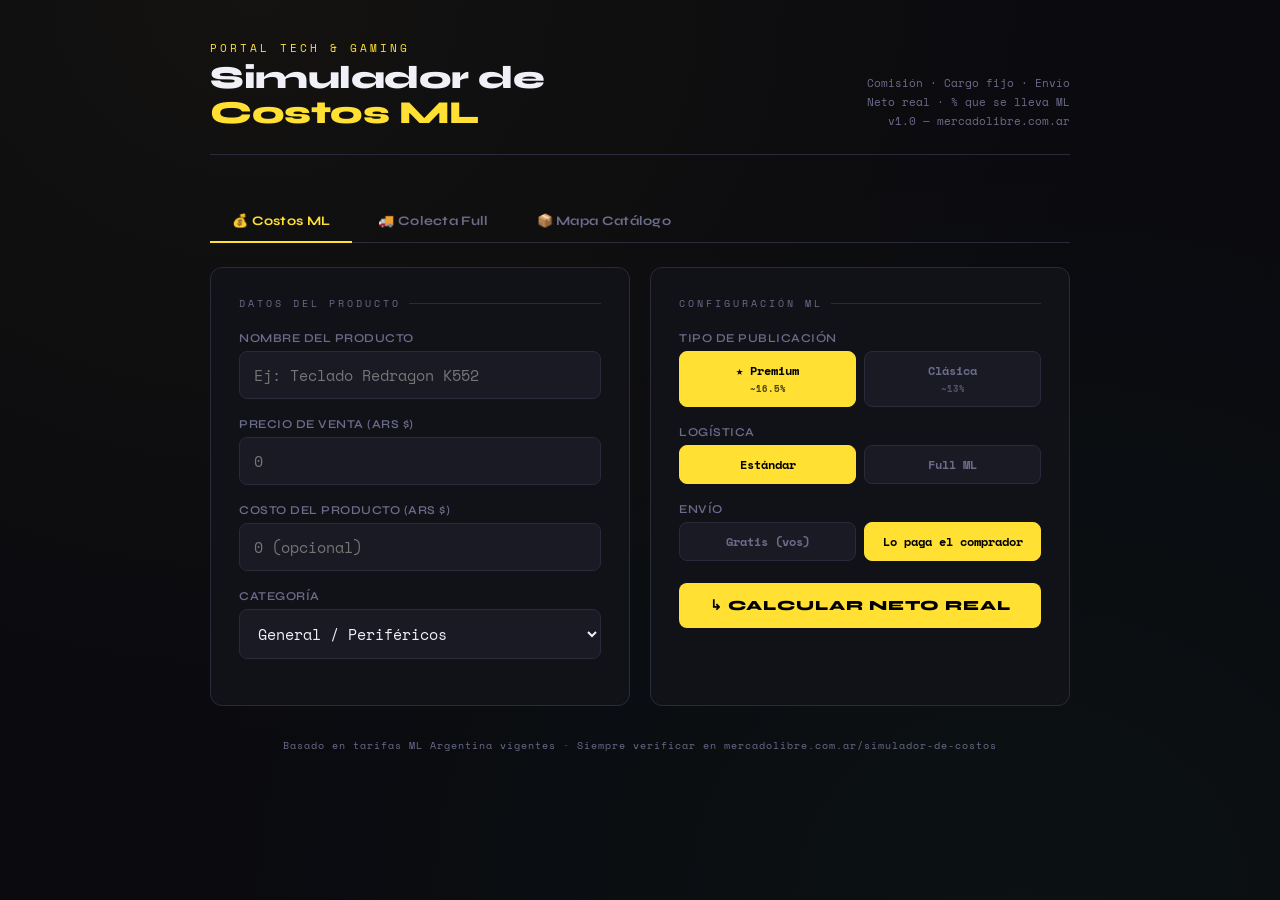
==== commit 16a64764: "Add files via upload" ====
--- a/index.html
+++ b/index.html
@@ -791,4 +791,793 @@
   <div class="panel">
     <div class="panel-title">Configuración ML</div>
 
-    <div class="fiel
+    <div class="field">
+      <label>Tipo de Publicación</label>
+      <div class="toggle-group">
+        <button class="toggle-btn active" id="btn-premium" onclick="setType('premium')">
+          ★ Premium<br><small style="font-size:9px;opacity:0.7">~16.5%</small>
+        </button>
+        <button class="toggle-btn" id="btn-clasica" onclick="setType('clasica')">
+          Clásica<br><small style="font-size:9px;opacity:0.7">~13%</small>
+        </button>
+      </div>
+    </div>
+
+    <div class="field">
+      <label>Logística</label>
+      <div class="toggle-group">
+        <button class="toggle-btn active" id="btn-estandar" onclick="setLogistica('estandar')">
+          Estándar
+        </button>
+        <button class="toggle-btn" id="btn-full" onclick="setLogistica('full')">
+          Full ML
+        </button>
+      </div>
+    </div>
+
+    <div class="field">
+      <label>Envío</label>
+      <div class="toggle-group">
+        <button class="toggle-btn" id="btn-gratis" onclick="setEnvio('gratis')">
+          Gratis (vos)
+        </button>
+        <button class="toggle-btn active" id="btn-comprador" onclick="setEnvio('comprador')">
+          Lo paga el comprador
+        </button>
+      </div>
+    </div>
+
+    <div class="field" id="envio-manual-wrap" style="display:none">
+      <label>Costo del Envío que Absorbés (ARS $)</label>
+      <input type="number" id="shippingCost" placeholder="Ej: 2500" min="0" />
+    </div>
+
+    <button class="calc-btn" onclick="calcular()">↳ Calcular Neto Real</button>
+  </div>
+
+  <!-- Results -->
+  <div class="results-panel" id="resultsPanel">
+    <div class="panel-title">Resultado <span id="productLabel" style="color:var(--accent);margin-left:6px;text-transform:none;letter-spacing:0;font-size:11px;font-family:'Space Mono'"></span></div>
+
+    <div class="result-grid" id="resultGrid"></div>
+
+    <div class="meter-wrap">
+      <div class="meter-label">
+        <span>ML se queda</span>
+        <span id="meterPct">0%</span>
+      </div>
+      <div class="meter-bar">
+        <div class="meter-fill" id="meterFill" style="width:0%"></div>
+      </div>
+    </div>
+
+    <div class="breakdown" id="breakdownSection"></div>
+
+    <div class="alert" id="alertBox"></div>
+
+    <!-- Suggestion Box -->
+    <div class="suggestion-box" id="suggestionBox">
+      <div class="suggestion-header">
+        💡 Sugerencia de Precio — <span>¿Cuánto cobrar para ganar lo que querés?</span>
+      </div>
+      <div class="suggestion-target-wrap">
+        <label>Margen objetivo:</label>
+        <input type="number" id="targetMargin" class="target-input" value="10" min="1" max="99" />
+        <label>%</label>
+        <button class="recalc-btn" onclick="calcularSugerencia()">↳ Recalcular</button>
+        <span style="font-family:var(--font-mono);font-size:10px;color:var(--muted);margin-left:auto">sobre el precio de venta</span>
+      </div>
+      <div class="suggestion-rows" id="suggestionRows"></div>
+    </div>
+  </div>
+
+</div>
+
+
+</div><!-- end .container -->
+</div><!-- end #tab-costos -->
+
+<!-- COLECTA TAB -->
+<div class="tab-pane colecta-pane" id="tab-colecta">
+<div class="colecta-container">
+
+  <!-- Dimensiones del producto -->
+  <div class="panel">
+    <div class="panel-title">Dimensiones del Producto</div>
+
+    <div class="field">
+      <label>Nombre (opcional)</label>
+      <input type="text" id="colectaName" placeholder="Ej: Caja teclados x10" />
+    </div>
+
+    <div class="field">
+      <label>Dimensiones del bulto (cm)</label>
+      <div class="dim-grid">
+        <div>
+          <input type="number" id="dimAncho" placeholder="0" min="0" />
+          <div class="dim-label">ANCHO</div>
+        </div>
+        <div>
+          <input type="number" id="dimAlto" placeholder="0" min="0" />
+          <div class="dim-label">ALTO</div>
+        </div>
+        <div>
+          <input type="number" id="dimProfundo" placeholder="0" min="0" />
+          <div class="dim-label">PROFUNDO</div>
+        </div>
+      </div>
+    </div>
+
+    <div class="field">
+      <label>Cantidad de bultos</label>
+      <div class="qty-wrap">
+        <input type="number" id="colectaCantidad" value="1" min="1" placeholder="1" />
+        <span style="font-family:var(--font-mono);font-size:11px;color:var(--muted)">bulto(s)</span>
+      </div>
+    </div>
+
+    <button class="calc-btn" onclick="calcularColecta()" style="margin-top:16px">↳ Calcular Costo Colecta</button>
+
+    <div class="vol-display" id="volDisplay" style="display:none">
+      <span class="vol-label">Volumen total</span>
+      <span class="vol-value" id="volValue">— m³</span>
+    </div>
+
+  </div>
+
+  <!-- Info / tabla referencia -->
+  <div class="panel">
+    <div class="panel-title">Tabla de Tramos</div>
+    <table class="colecta-table" id="colectaRefTable">
+      <thead>
+        <tr>
+          <th>Volumen</th>
+          <th>Costo colecta</th>
+        </tr>
+      </thead>
+      <tbody id="colectaTableBody"></tbody>
+    </table>
+    <div style="margin-top:10px;font-family:var(--font-mono);font-size:9px;color:var(--muted);line-height:1.6">
+      Fuente: ML Argentina · ayuda/costos-colecta-5-20-km
+    </div>
+  </div>
+
+  <!-- Result -->
+  <div class="colecta-result" id="colectaResult">
+    <div class="colecta-result-inner">
+      <div class="panel-title">Resultado colecta <span id="colectaProductLabel" style="color:var(--accent);margin-left:6px;text-transform:none;letter-spacing:0;font-size:11px;font-family:'Space Mono'"></span></div>
+
+      <div id="tramoBadge" class="tramo-badge"></div>
+
+      <div class="colecta-cards" id="colectaCards"></div>
+
+      <div class="note-box" id="colectaNoteBox"></div>
+    </div>
+  </div>
+
+</div>
+</div><!-- end #tab-colecta -->
+
+
+<!-- CATÁLOGO TAB -->
+<div class="tab-pane catalogo-pane" id="tab-catalogo">
+<div class="cat-container">
+
+  <div class="cat-sub">Comisión ML + Cargo fijo · Neto real por producto · Recomendación de publicación</div>
+
+  <div class="summary">
+    <div class="scard">
+      <div class="val" style="color:var(--text)">20</div>
+      <div class="lbl">Productos totales</div>
+    </div>
+    <div class="scard">
+      <div class="val" style="color:var(--accent2)">10</div>
+      <div class="lbl">Margen sano &gt;$60k</div>
+    </div>
+    <div class="scard">
+      <div class="val" style="color:var(--orange)">9</div>
+      <div class="lbl">Cargo fijo peligroso</div>
+    </div>
+    <div class="scard">
+      <div class="val" style="color:var(--red)">1</div>
+      <div class="lbl">Inviable en ML</div>
+    </div>
+  </div>
+
+  <div class="legend">
+    <span class="leg"><span class="dot dot-green"></span>Sano (ML ≤17%)</span>
+    <span class="leg"><span class="dot dot-yellow"></span>Cuidado (ML 18–24%)</span>
+    <span class="leg"><span class="dot dot-orange"></span>Peligroso (ML 25–35%)</span>
+    <span class="leg"><span class="dot dot-red"></span>Inviable (ML &gt;35%)</span>
+  </div>
+
+  <div class="cat-tabs">
+    <div class="cat-tab active" onclick="catFiltrar('todos',this)">Todos (20)</div>
+    <div class="cat-tab" onclick="catFiltrar('sano',this)">🟢 Sano (10)</div>
+    <div class="cat-tab" onclick="catFiltrar('cuidado',this)">🟡 Cuidado (0)</div>
+    <div class="cat-tab" onclick="catFiltrar('peligroso',this)">🟠 Peligroso (9)</div>
+    <div class="cat-tab" onclick="catFiltrar('inviable',this)">🔴 Inviable (1)</div>
+  </div>
+
+  <div class="tbl-wrap">
+    <table class="cat-table">
+      <thead>
+        <tr>
+          <th>#</th>
+          <th>Producto</th>
+          <th>Precio</th>
+          <th>Tipo Rec.</th>
+          <th>Comisión</th>
+          <th>Cargo fijo</th>
+          <th>ML Total</th>
+          <th>ML %</th>
+          <th>Neto</th>
+          <th>Estado</th>
+        </tr>
+      </thead>
+      <tbody id="catTbody"></tbody>
+    </table>
+  </div>
+
+  <div id="catAlertaZona"></div>
+
+</div>
+</div><!-- end #tab-catalogo -->
+
+<footer>
+  Basado en tarifas ML Argentina vigentes · Siempre verificar en mercadolibre.com.ar/simulador-de-costos
+</footer>
+
+<script>
+  let pubType = 'premium';
+  let logistica = 'estandar';
+  let envioMode = 'comprador';
+
+  function setType(t) {
+    pubType = t;
+    document.getElementById('btn-premium').classList.toggle('active', t === 'premium');
+    document.getElementById('btn-clasica').classList.toggle('active', t === 'clasica');
+  }
+
+  function setLogistica(l) {
+    logistica = l;
+    document.getElementById('btn-estandar').classList.toggle('active', l === 'estandar');
+    document.getElementById('btn-full').classList.toggle('active', l === 'full');
+  }
+
+  function setEnvio(e) {
+    envioMode = e;
+    document.getElementById('btn-gratis').classList.toggle('active', e === 'gratis');
+    document.getElementById('btn-comprador').classList.toggle('active', e === 'comprador');
+    document.getElementById('envio-manual-wrap').style.display = e === 'gratis' ? 'block' : 'none';
+  }
+
+  function fmt(n) {
+    return '$' + Math.round(n).toLocaleString('es-AR');
+  }
+
+  function pct(n) {
+    return n.toFixed(1) + '%';
+  }
+
+  // Comisiones ML Argentina (aprox vigentes)
+  function getComision(price, type) {
+    // Premium: ~16.5% todos los tramos
+    // Clásica: ~13% si >$60k, ~9% si <$60k (aprox)
+    if (type === 'premium') {
+      return 0.165;
+    } else {
+      // Clásica
+      if (price >= 60000) return 0.13;
+      return 0.09;
+    }
+  }
+
+  // Cargo fijo por tramo de precio
+  function getCargoFijo(price, type) {
+    if (type === 'clasica') return 0; // Clásica no tiene cargo fijo
+    // Premium
+    if (price <= 15000) return 1115;
+    if (price <= 25000) return 2300;
+    if (price <= 33000) return 2810;
+    if (price <= 60000) return 4000;
+    return 0; // >$60.000 sin cargo fijo
+  }
+
+  // Costo Full aproximado (fee manipulación por unidad)
+  function getFullFee(price) {
+    // Aprox 2.5% o mínimo fijo según categoría
+    return Math.max(Math.round(price * 0.025), 800);
+  }
+
+  function calcular() {
+    const price = parseFloat(document.getElementById('salePrice').value) || 0;
+    const cost = parseFloat(document.getElementById('costPrice').value) || 0;
+    const shippingAbsorbido = envioMode === 'gratis' 
+      ? (parseFloat(document.getElementById('shippingCost').value) || 0)
+      : 0;
+    const productName = document.getElementById('productName').value || 'Producto';
+
+    if (price <= 0) {
+      alert('Ingresá el precio de venta.');
+      return;
+    }
+
+    const comisionRate = getComision(price, pubType);
+    const comisionMonto = price * comisionRate;
+    const cargoFijo = getCargoFijo(price, pubType);
+    const fullFee = logistica === 'full' ? getFullFee(price) : 0;
+
+    const totalDescuentos = comisionMonto + cargoFijo + shippingAbsorbido + fullFee;
+    const neto = price - totalDescuentos;
+    const pctML = (totalDescuentos / price) * 100;
+    const margenBruto = cost > 0 ? ((neto - cost) / price) * 100 : null;
+    const ganancia = cost > 0 ? neto - cost : null;
+
+    // Render
+    document.getElementById('productLabel').textContent = '→ ' + productName;
+    document.getElementById('resultsPanel').classList.add('visible');
+
+    const grid = document.getElementById('resultGrid');
+    let cardClass = pctML > 30 ? 'danger' : pctML > 20 ? 'warning' : 'highlight';
+    let valueClass = pctML > 30 ? 'red' : pctML > 20 ? 'orange' : 'green';
+
+    let cardsHtml = `
+      <div class="result-card highlight">
+        <span class="rc-label">Precio de Venta</span>
+        <span class="rc-value yellow">${fmt(price)}</span>
+        <span class="rc-sub">${pubType === 'premium' ? '★ Premium' : 'Clásica'} · ${logistica === 'full' ? 'Full' : 'Estándar'}</span>
+      </div>
+      <div class="result-card ${cardClass}">
+        <span class="rc-label">ML se lleva</span>
+        <span class="rc-value ${valueClass}">${pct(pctML)}</span>
+        <span class="rc-sub">${fmt(totalDescuentos)} en descuentos</span>
+      </div>
+      <div class="result-card highlight">
+        <span class="rc-label">Neto que Cobrás</span>
+        <span class="rc-value green">${fmt(neto)}</span>
+        <span class="rc-sub">Antes de impuestos</span>
+      </div>
+    `;
+
+    if (cost > 0 && ganancia !== null) {
+      let gClass = ganancia < 0 ? 'danger' : 'highlight';
+      let gValClass = ganancia < 0 ? 'red' : 'green';
+      cardsHtml += `
+        <div class="result-card ${gClass}">
+          <span class="rc-label">Ganancia Neta</span>
+          <span class="rc-value ${gValClass}">${fmt(ganancia)}</span>
+          <span class="rc-sub">Margen: ${margenBruto !== null ? pct(margenBruto) : '—'}</span>
+        </div>
+      `;
+    }
+
+    grid.innerHTML = cardsHtml;
+
+    // Meter
+    const meter = document.getElementById('meterFill');
+    const meterPct = document.getElementById('meterPct');
+    const w = Math.min(pctML, 100);
+    const meterColor = pctML > 30 ? '#FF4545' : pctML > 20 ? '#FF8C00' : '#3BFFA0';
+    meter.style.width = w + '%';
+    meter.style.background = meterColor;
+    meterPct.textContent = pct(pctML);
+    meterPct.style.color = meterColor;
+
+    // Breakdown
+    let tramo = price <= 15000 ? 'hasta $15.000' 
+      : price <= 25000 ? '$15k–$25k'
+      : price <= 33000 ? '$25k–$33k'
+      : price <= 60000 ? '$33k–$60k' : 'más de $60.000';
+
+    let breakdownHtml = `
+      <div class="breakdown-title">Desglose completo</div>
+      <div class="breakdown-row">
+        <span class="item">Precio de venta</span>
+        <span class="amount pos">${fmt(price)}</span>
+      </div>
+      <div class="breakdown-row">
+        <span class="item">Comisión ${pubType === 'premium' ? 'Premium' : 'Clásica'} (${pct(comisionRate * 100)})</span>
+        <span class="amount neg">− ${fmt(comisionMonto)}</span>
+      </div>
+    `;
+
+    if (cargoFijo > 0) {
+      breakdownHtml += `
+        <div class="breakdown-row">
+          <span class="item">Cargo fijo (tramo ${tramo})</span>
+          <span class="amount neg">− ${fmt(cargoFijo)}</span>
+        </div>
+      `;
+    } else if (pubType === 'premium') {
+      breakdownHtml += `
+        <div class="breakdown-row">
+          <span class="item">Cargo fijo (tramo ${tramo})</span>
+          <span class="amount" style="color:var(--accent2)">Sin cargo ✓</span>
+        </div>
+      `;
+    }
+
+    if (shippingAbsorbido > 0) {
+      breakdownHtml += `
+        <div class="breakdown-row">
+          <span class="item">Envío gratis (absorbés)</span>
+          <span class="amount neg">− ${fmt(shippingAbsorbido)}</span>
+        </div>
+      `;
+    }
+
+    if (fullFee > 0) {
+      breakdownHtml += `
+        <div class="breakdown-row">
+          <span class="item">Fee Full ML (~2.5%)</span>
+          <span class="amount neg">− ${fmt(fullFee)}</span>
+        </div>
+      `;
+    }
+
+    breakdownHtml += `
+      <div class="breakdown-row total-row">
+        <span class="item" style="color:var(--text);font-weight:700">Neto que recibís</span>
+        <span class="amount pos">${fmt(neto)}</span>
+      </div>
+    `;
+
+    if (cost > 0) {
+      breakdownHtml += `
+        <div class="breakdown-row">
+          <span class="item">Costo del producto</span>
+          <span class="amount neg">− ${fmt(cost)}</span>
+        </div>
+        <div class="breakdown-row" style="border-top:2px solid var(--border);margin-top:4px;padding-top:12px;font-size:15px">
+          <span class="item" style="color:var(--text);font-weight:700">Ganancia neta</span>
+          <span class="amount ${ganancia < 0 ? 'neg' : 'pos'}" style="font-size:16px">${fmt(ganancia)}</span>
+        </div>
+      `;
+    }
+
+    document.getElementById('breakdownSection').innerHTML = breakdownHtml;
+
+    // Alert
+    const alertBox = document.getElementById('alertBox');
+    alertBox.className = 'alert';
+    if (neto < 0 || (cost > 0 && ganancia < 0)) {
+      alertBox.classList.add('danger', 'show');
+      alertBox.innerHTML = '⚠️ VENDÉS A PÉRDIDA — Revisá el precio o absorbé menos costos. Este producto no es rentable con la configuración actual.';
+    } else if (pctML > 30) {
+      alertBox.classList.add('warning', 'show');
+      alertBox.innerHTML = `⚡ Tramo peligroso — ML se lleva ${pct(pctML)} de tu precio. El cargo fijo aplasta el margen. Opciones: subir precio, no ofrecer envío gratis, o armar combos para superar los $60.000.`;
+    } else if (cargoFijo === 0 && price > 60000) {
+      alertBox.classList.add('ok', 'show');
+      alertBox.innerHTML = `✓ Sin cargo fijo — Productos sobre $60.000 no pagan cargo fijo. Tramo más rentable de ML. Margen estable.`;
+    } else {
+      alertBox.classList.add('show');
+      alertBox.className = 'alert ok show';
+      alertBox.innerHTML = `✓ Rentabilidad razonable — ML se lleva ${pct(pctML)}. Verificá igualmente con el simulador oficial antes de publicar.`;
+    }
+
+    document.getElementById('resultsPanel').scrollIntoView({ behavior: 'smooth', block: 'nearest' });
+
+    // Show suggestion box only if cost was entered
+    const sugBox = document.getElementById('suggestionBox');
+    if (cost > 0) {
+      sugBox.classList.add('show');
+      calcularSugerencia();
+    } else {
+      sugBox.classList.remove('show');
+    }
+  }
+
+  // Precio sugerido: búsqueda binaria para encontrar P tal que ganancia/P = margenTarget
+  function calcularPrecioParaMargen(cost, margenTarget, shippingAbsorbido) {
+    let lo = cost * 0.5, hi = cost * 30;
+    for (let i = 0; i < 80; i++) {
+      const mid = (lo + hi) / 2;
+      const comRate = getComision(mid, pubType);
+      const cf = getCargoFijo(mid, pubType);
+      const ff = logistica === 'full' ? getFullFee(mid) : 0;
+      const neto = mid - (mid * comRate + cf + shippingAbsorbido + ff);
+      const ganancia = neto - cost;
+      const margenReal = ganancia / mid;
+      if (margenReal < margenTarget) lo = mid;
+      else hi = mid;
+    }
+    return Math.ceil((lo + hi) / 2 / 100) * 100;
+  }
+
+  function calcularSugerencia() {
+    const cost = parseFloat(document.getElementById('costPrice').value) || 0;
+    if (cost <= 0) return;
+
+    const targetPct = (parseFloat(document.getElementById('targetMargin').value) || 10) / 100;
+    const shippingAbsorbido = envioMode === 'gratis'
+      ? (parseFloat(document.getElementById('shippingCost').value) || 0)
+      : 0;
+
+    const precio10 = calcularPrecioParaMargen(cost, 0.10, shippingAbsorbido);
+    const precioTarget = calcularPrecioParaMargen(cost, targetPct, shippingAbsorbido);
+    const precioBreakeven = calcularPrecioParaMargen(cost, 0, shippingAbsorbido);
+
+    function detalles(p) {
+      const comRate = getComision(p, pubType);
+      const cf = getCargoFijo(p, pubType);
+      const ff = logistica === 'full' ? getFullFee(p) : 0;
+      const totalDesc = p * comRate + cf + shippingAbsorbido + ff;
+      const neto = p - totalDesc;
+      const gan = neto - cost;
+      const margenReal = (gan / p * 100).toFixed(1);
+      const pctMLReal = (totalDesc / p * 100).toFixed(1);
+      return { neto, gan, margenReal, pctMLReal };
+    }
+
+    const dBE = detalles(precioBreakeven);
+    const d10 = detalles(precio10);
+    const dTarget = detalles(precioTarget);
+    const targetLabel = Math.round(targetPct * 100);
+    const showSeparate10 = Math.abs(precioTarget - precio10) >= 200 || targetLabel === 10;
+
+    let html = `
+      <div class="sug-item">
+        <span class="sug-label">Break-even — 0% margen</span>
+        <span class="sug-price">${fmt(precioBreakeven)}</span>
+        <span class="sug-detail">
+          Cubrís exactamente el costo<br>
+          ML se lleva: ${dBE.pctMLReal}% · Neto: ${fmt(dBE.neto)}
+        </span>
+      </div>
+    `;
+
+    if (showSeparate10 && targetLabel !== 10) {
+      html += `
+        <div class="sug-item" style="border-left:2px solid var(--accent2)">
+          <span class="sug-label">Para ganar 10%</span>
+          <span class="sug-price">${fmt(precio10)}</span>
+          <span class="sug-detail">
+            Ganancia: <strong>${fmt(d10.gan)}</strong><br>
+            ML se lleva: ${d10.pctMLReal}% · Neto: ${fmt(d10.neto)}
+          </span>
+        </div>
+      `;
+    }
+
+    html += `
+      <div class="sug-item" style="border-left:2px solid var(--accent);background:rgba(255,224,51,0.05)">
+        <span class="sug-label">★ Para ganar ${targetLabel}%</span>
+        <span class="sug-price" style="color:var(--accent)">${fmt(precioTarget)}</span>
+        <span class="sug-detail">
+          Ganancia: <strong style="color:var(--accent2)">${fmt(dTarget.gan)}</strong><br>
+          ML se lleva: ${dTarget.pctMLReal}% · Neto: ${fmt(dTarget.neto)}
+        </span>
+      </div>
+    `;
+
+    document.getElementById('suggestionRows').innerHTML = html;
+  }
+
+  // ── TAB SWITCHING ──
+  function switchTab(tab) {
+    document.querySelectorAll('.tab-btn').forEach(b => b.classList.remove('active'));
+    document.querySelectorAll('.tab-pane').forEach(p => p.classList.remove('active'));
+    document.querySelector('[onclick="switchTab(\''+tab+'\')"]').classList.add('active');
+    document.getElementById('tab-' + tab).classList.add('active');
+    if (tab === 'colecta') renderColectaTable(-1);
+    if (tab === 'catalogo') { catRender('todos'); catMostrarAlerta('todos'); }
+  }
+
+  // ── COLECTA DATA ──
+  const COLECTA_TRAMOS = [
+    { label: 'Hasta 0,05 m³',    max: 0.05,  min_c: 10813,  max_c: 10813 },
+    { label: '0,05 – 0,10 m³',   max: 0.10,  min_c: 10813,  max_c: 21626 },
+    { label: '0,10 – 0,20 m³',   max: 0.20,  min_c: 14417,  max_c: 28835 },
+    { label: '0,20 – 0,30 m³',   max: 0.30,  min_c: 23592,  max_c: 35388 },
+    { label: '0,30 – 0,50 m³',   max: 0.50,  min_c: 22789,  max_c: 37982 },
+    { label: '0,50 – 1 m³',      max: 1.00,  min_c: 22923,  max_c: 45846 },
+    { label: '1 – 2 m³',         max: 2.00,  min_c: 27759,  max_c: 55518 },
+    { label: '2 – 5 m³',         max: 5.00,  min_c: 42538,  max_c: 106345 },
+    { label: '5 – 10 m³',        max: 10.00, min_c: 90045,  max_c: 180090 },
+    { label: '10 – 20 m³',       max: 20.00, min_c: 161620, max_c: 323240 },
+    { label: '20 – 35 m³',       max: 35.00, min_c: 251500, max_c: 440125 },
+    { label: '35 – 50 m³',       max: 50.00, min_c: 430360, max_c: 614800 },
+  ];
+
+  function getColectaTramo(vol) {
+    for (let i = 0; i < COLECTA_TRAMOS.length; i++) {
+      if (vol <= COLECTA_TRAMOS[i].max) return i;
+    }
+    return COLECTA_TRAMOS.length - 1;
+  }
+
+  function renderColectaTable(activeIdx) {
+    const tbody = document.getElementById('colectaTableBody');
+    tbody.innerHTML = COLECTA_TRAMOS.map((t, i) => {
+      const costoStr = t.min_c === t.max_c
+        ? fmt(t.min_c)
+        : fmt(t.min_c) + ' – ' + fmt(t.max_c);
+      return `<tr class="${i === activeIdx ? 'active-row' : ''}">
+        <td>${t.label}</td>
+        <td>${costoStr}</td>
+      </tr>`;
+    }).join('');
+  }
+
+  // Live volume update as user types
+  ['dimAncho','dimAlto','dimProfundo','colectaCantidad'].forEach(id => {
+    document.getElementById(id).addEventListener('input', updateVolDisplay);
+  });
+
+  function updateVolDisplay() {
+    const a = parseFloat(document.getElementById('dimAncho').value) || 0;
+    const h = parseFloat(document.getElementById('dimAlto').value) || 0;
+    const p = parseFloat(document.getElementById('dimProfundo').value) || 0;
+    const q = parseFloat(document.getElementById('colectaCantidad').value) || 1;
+    const volDisplay = document.getElementById('volDisplay');
+    if (a > 0 && h > 0 && p > 0) {
+      const vol = (a / 100) * (h / 100) * (p / 100) * q;
+      document.getElementById('volValue').textContent = vol.toFixed(4) + ' m³';
+      volDisplay.style.display = 'flex';
+    } else {
+      volDisplay.style.display = 'none';
+    }
+  }
+
+  function calcularColecta() {
+    const a = parseFloat(document.getElementById('dimAncho').value) || 0;
+    const h = parseFloat(document.getElementById('dimAlto').value) || 0;
+    const p = parseFloat(document.getElementById('dimProfundo').value) || 0;
+    const q = Math.max(1, parseFloat(document.getElementById('colectaCantidad').value) || 1);
+    const nombre = document.getElementById('colectaName').value || 'Envío Full';
+
+    if (a <= 0 || h <= 0 || p <= 0) {
+      alert('Ingresá los tres valores de dimensiones (ancho, alto y profundo).');
+      return;
+    }
+
+    const volUnitario = (a / 100) * (h / 100) * (p / 100);
+    const volTotal = volUnitario * q;
+    const tramoIdx = getColectaTramo(volTotal);
+    const tramo = COLECTA_TRAMOS[tramoIdx];
+
+    // Interpolación lineal dentro del tramo para estimar costo
+    // Usamos el rango del tramo para dar un valor estimado proporcional
+    const tramoMin = tramoIdx === 0 ? 0 : COLECTA_TRAMOS[tramoIdx - 1].max;
+    const tramoMax = tramo.max;
+    const ratio = tramoMax === tramoMin ? 0.5 : Math.min((volTotal - tramoMin) / (tramoMax - tramoMin), 1);
+    const costoEstimado = tramo.min_c + ratio * (tramo.max_c - tramo.min_c);
+
+    // Render
+    document.getElementById('colectaProductLabel').textContent = '→ ' + nombre;
+    document.getElementById('tramoBadge').textContent = 'Tramo: ' + tramo.label;
+
+    const cards = document.getElementById('colectaCards');
+    cards.innerHTML = `
+      <div class="result-card highlight">
+        <span class="rc-label">Volumen unitario</span>
+        <span class="rc-value yellow">${volUnitario.toFixed(4)} m³</span>
+        <span class="rc-sub">${a}×${h}×${p} cm</span>
+      </div>
+      <div class="result-card highlight">
+        <span class="rc-label">Volumen total (×${q})</span>
+        <span class="rc-value green">${volTotal.toFixed(4)} m³</span>
+        <span class="rc-sub">${q} bulto${q > 1 ? 's' : ''}</span>
+      </div>
+      <div class="result-card" style="border-color:var(--accent);background:rgba(255,224,51,0.05)">
+        <span class="rc-label">Costo mínimo</span>
+        <span class="rc-value yellow">${fmt(tramo.min_c)}</span>
+        <span class="rc-sub">Extremo inferior del tramo</span>
+      </div>
+      <div class="result-card" style="border-color:var(--accent);background:rgba(255,224,51,0.05)">
+        <span class="rc-label">Costo máximo</span>
+        <span class="rc-value yellow">${fmt(tramo.max_c)}</span>
+        <span class="rc-sub">Extremo superior del tramo</span>
+      </div>
+      <div class="result-card" style="border-color:var(--accent2);background:rgba(59,255,160,0.07)">
+        <span class="rc-label">★ Estimado (interpolado)</span>
+        <span class="rc-value green">${fmt(costoEstimado)}</span>
+        <span class="rc-sub">Aprox. según posición en tramo</span>
+      </div>
+    `;
+
+    renderColectaTable(tramoIdx);
+
+    document.getElementById('colectaNoteBox').innerHTML = `
+      ✓ Volumen calculado: <strong>${volTotal.toFixed(4)} m³</strong> — cae en el tramo <strong>${tramo.label}</strong>.<br>
+      ML cobra entre <strong>${fmt(tramo.min_c)}</strong> y <strong>${fmt(tramo.max_c)}</strong> por colecta en este tramo (5–20 km).<br>
+      El estimado interpolado es <strong>${fmt(costoEstimado)}</strong>. Verificá el costo exacto en el simulador oficial de ML.
+    `;
+
+    document.getElementById('colectaResult').classList.add('visible');
+    document.getElementById('colectaResult').scrollIntoView({ behavior: 'smooth', block: 'nearest' });
+  }
+
+  // Init table on load
+  renderColectaTable(-1);
+
+
+  // ── CATÁLOGO ──
+  const CAT_PRODUCTOS = [
+    { n:"Drone DJI Avata Pro View", precio:1424000, tipo:"Premium", com:0.165, fijo:0, grupo:"sano" },
+    { n:"Consola Nintendo Switch OLED White 64GB", precio:720000, tipo:"Premium", com:0.165, fijo:0, grupo:"sano" },
+    { n:"Procesador Intel Core Ultra 7 265KF", precio:590000, tipo:"Premium", com:0.165, fijo:0, grupo:"sano" },
+    { n:"RAM Adata XPG Lancer Blade DDR5 16GB", precio:395000, tipo:"Premium", com:0.165, fijo:0, grupo:"sano" },
+    { n:"Mother Asus Prime B860M-A (1851)", precio:280100, tipo:"Premium", com:0.165, fijo:0, grupo:"sano" },
+    { n:"Pokémon TCG Booster Box Violet EX Japonés", precio:170000, tipo:"Premium", com:0.165, fijo:0, grupo:"sano" },
+    { n:"Pokémon TCG Booster Box Gem Pack 3 Chino", precio:139000, tipo:"Premium", com:0.165, fijo:0, grupo:"sano" },
+    { n:"Fuente Redragon GC-PS011 800W 80+ Bronce", precio:132000, tipo:"Premium", com:0.165, fijo:0, grupo:"sano" },
+    { n:"Rack Redragon Cosmos RDRK", precio:129000, tipo:"Premium", com:0.165, fijo:0, grupo:"sano" },
+    { n:"Mini PC Pro Noga Android 12 / 4K", precio:100000, tipo:"Premium", com:0.165, fijo:0, grupo:"sano" },
+    { n:"Webcam Redragon GW800 Hitman", precio:59000, tipo:"Clásica", com:0.10, fijo:0, grupo:"peligroso", nota:"$59k: cuotas no aplican con Clásica. Evaluar." },
+    { n:"Mouse Trackball Logitech Ergo M575S", precio:55000, tipo:"Clásica", com:0.10, fijo:0, grupo:"peligroso" },
+    { n:"Teclado Redragon K617-RGB Fizz Pink/White", precio:50000, tipo:"Clásica", com:0.10, fijo:0, grupo:"peligroso" },
+    { n:"Fuente Noga 87W USB-C NGA-902UL", precio:50000, tipo:"Clásica", com:0.10, fijo:0, grupo:"peligroso" },
+    { n:"Pokémon TCG Tangela Pack Blister", precio:40000, tipo:"Clásica", com:0.10, fijo:0, grupo:"peligroso" },
+    { n:"Mouse Aula Wireless SC380 Pro 12K DPI", precio:33000, tipo:"Clásica", com:0.10, fijo:0, grupo:"peligroso" },
+    { n:"Teclado Raptor Fireclaw M104 Switch Red", precio:30000, tipo:"Clásica", com:0.10, fijo:0, grupo:"peligroso" },
+    { n:"Trust HDMI GXT 731 1.8mts", precio:25000, tipo:"Clásica", com:0.10, fijo:0, grupo:"peligroso" },
+    { n:"Auricular Noga Aris BT con Vincha", precio:22000, tipo:"Clásica", com:0.10, fijo:0, grupo:"peligroso" },
+    { n:"Adaptador Nisuta USB-C a USB Macho", precio:4100, tipo:"NO PUBLICAR", com:0.10, fijo:0, grupo:"inviable", nota:"Margen inviable incluso con Clásica. Solo sirve en combo." },
+  ];
+
+  function catColor(g){ return g==='sano'?'green':g==='cuidado'?'yellow':g==='peligroso'?'orange':'red'; }
+  function catLabel(g){ return g==='sano'?'✓ Sano':g==='cuidado'?'⚡ Cuidado':g==='peligroso'?'⚠ Peligroso':'✗ Inviable'; }
+
+  function catRender(filtro) {
+    const tbody = document.getElementById('catTbody');
+    if (!tbody) return;
+    tbody.innerHTML = '';
+    CAT_PRODUCTOS.forEach((p, i) => {
+      if (filtro !== 'todos' && p.grupo !== filtro) return;
+      const mlTotal = p.precio * p.com + p.fijo;
+      const mlPct = (mlTotal / p.precio * 100).toFixed(1);
+      const neto = p.precio - mlTotal;
+      const c = catColor(p.grupo);
+      const pctColor = c==='green'?'var(--accent2)':c==='yellow'?'var(--accent)':c==='orange'?'var(--orange)':'var(--red)';
+
+      let fijoPremiumHtml = '';
+      if (p.precio < 60000 && p.tipo !== 'NO PUBLICAR') {
+        const fp = p.precio<=15000?1115:p.precio<=25000?2300:p.precio<=33000?2810:4000;
+        fijoPremiumHtml = ` <span style="color:var(--red);font-size:9px">(Prem: ${fmt(fp)})</span>`;
+      }
+
+      const tr = document.createElement('tr');
+      tr.innerHTML = `
+        <td style="color:var(--muted)">${i+1}</td>
+        <td class="td-name">${p.n}${p.nota?`<br><span style="font-size:10px;color:var(--orange);font-family:var(--font-mono)">${p.nota}</span>`:''}</td>
+        <td style="font-family:var(--font-mono)">${fmt(p.precio)}</td>
+        <td><span class="badge badge-${c==='inviable'?'red':c==='green'?'green':'yellow'}" style="${p.tipo==='NO PUBLICAR'?'color:var(--red)':''}">${p.tipo}</span></td>
+        <td style="color:var(--muted);font-family:var(--font-mono)">${fmt(p.precio*p.com)}<br><span style="font-size:9px">${(p.com*100).toFixed(0)}%</span></td>
+        <td style="color:var(--muted);font-family:var(--font-mono)">${p.fijo>0?fmt(p.fijo):'<span style="color:var(--accent2)">$0 ✓</span>'}${fijoPremiumHtml}</td>
+        <td style="color:${pctColor};font-weight:700;font-family:var(--font-mono)">${fmt(mlTotal)}</td>
+        <td style="color:${pctColor};font-weight:800;font-family:var(--font-mono)">${mlPct}%</td>
+        <td style="font-weight:700;font-family:var(--font-mono);color:${neto<0?'var(--red)':'var(--text)'}">${fmt(neto)}</td>
+        <td><span class="badge badge-${c}">${catLabel(p.grupo)}</span></td>
+      `;
+      tbody.appendChild(tr);
+    });
+  }
+
+  function catFiltrar(f, el) {
+    document.querySelectorAll('.cat-tab').forEach(t => t.classList.remove('active'));
+    el.classList.add('active');
+    catRender(f);
+    catMostrarAlerta(f);
+  }
+
+  function catMostrarAlerta(f) {
+    const z = document.getElementById('catAlertaZona');
+    if (!z) return;
+    if (f==='inviable') {
+      z.innerHTML = `<div class="cat-alert cat-alert-red">⚠ ADAPTADOR NISUTA $4.100 — Incluso con Clásica al 10%, ML se lleva $410 y el neto es $3.690. En cualquier producto de bajo precio, un reclamo o devolución destruye el margen. Estrategia: incluirlo solo en combos (ej: "Teclado + Adaptador USB-C") donde el ticket total supera $60.000 y el cargo fijo desaparece.</div>`;
+    } else if (f==='peligroso') {
+      z.innerHTML = `<div class="cat-alert cat-alert-orange">⚡ TRAMO PELIGROSO — Los 9 productos bajo $60.000 se publican en Clásica (10%) para evitar el cargo fijo de Premium ($2.810–$4.000). Con Clásica el neto mejora significativamente, pero se pierden cuotas sin interés. Para productos $40k–$59k donde las cuotas importan, evaluar caso por caso si la diferencia de conversión justifica el costo de Premium.</div>`;
+    } else if (f==='sano') {
+      z.innerHTML = `<div class="cat-alert cat-alert-green">✓ ZONA VERDE — Los 10 productos sobre $60.000 son el motor de Portal Tech en ML. Premium es óptimo: sin cargo fijo, cuotas sin interés incluidas, mayor visibilidad. ML se lleva exactamente 16,5% en todos. Son los candidatos prioritarios para Full y para arrancar Ads.</div>`;
+    } else {
+      z.innerHTML = `<div class="cat-alert cat-alert-orange">📊 RESUMEN ESTRATÉGICO — 10 productos en zona verde (>$60k, Premium). 9 en zona peligrosa (<$60k, publicar en Clásica para evitar cargo fijo). 1 inviable como producto individual (Adaptador $4.100, solo viable en combo). El catálogo de Portal Tech tiene base sólida: el 50% del catálogo está en la zona más rentable de ML.</div>`;
+    }
+  }
+
+  // Update switchTab to handle catalog
+
+</script>
+</body>
+</html>
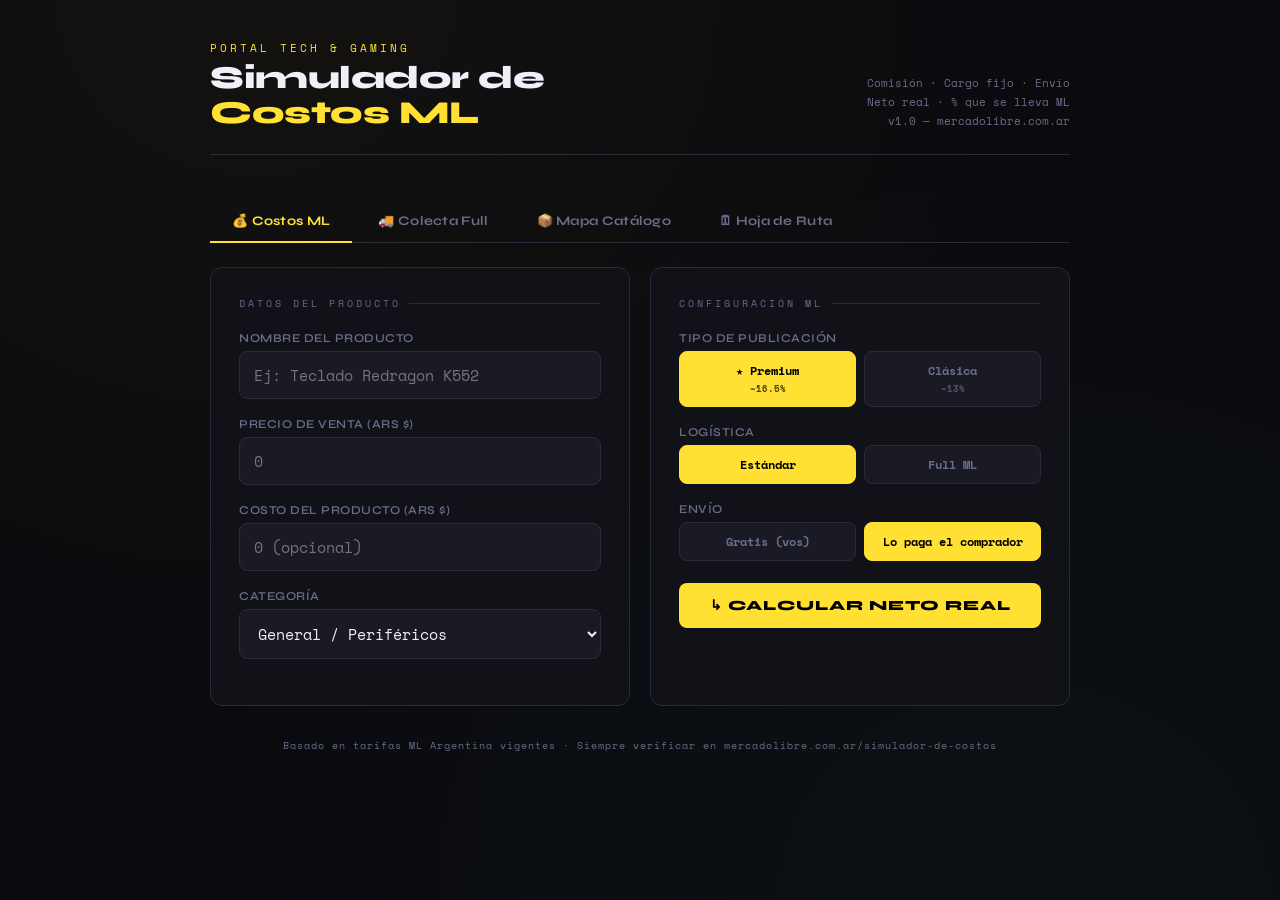
==== commit dfe1b68c: "Add files via upload" ====
--- a/index.html
+++ b/index.html
@@ -717,6 +717,114 @@
 
   .cat-sub { font-size:11px; color:var(--muted); font-family:var(--font-mono); margin-bottom:18px; }
 
+
+  /* ── ROADMAP TAB ── */
+  .roadmap-pane { display: none; }
+  .roadmap-pane.active { display: block; }
+
+  .rm-container {
+    max-width: 860px;
+    margin: 0 auto;
+  }
+
+  .rm-sub { font-size:10px; color:var(--muted); font-family:var(--font-mono); margin-bottom:20px; }
+
+  .rm-tip-box {
+    display:none; position:fixed; z-index:9999;
+    background:#1a1a2e; border:1px solid var(--accent);
+    border-radius:8px; padding:10px 14px; width:240px;
+    font-size:11px; font-family:var(--font-mono); color:var(--text);
+    line-height:1.6; box-shadow:0 8px 32px rgba(0,0,0,0.7);
+    pointer-events:none;
+  }
+  .rm-tip-box .rm-tip-title { color:var(--accent); font-weight:700; font-size:12px; margin-bottom:4px; display:block; }
+  .rm-tip-box .rm-tip-body { color:#c0c0d8; }
+
+  .rm-progress-wrap { margin-bottom:20px; }
+  .rm-progress-label { display:flex; justify-content:space-between; font-family:var(--font-mono); font-size:10px; color:var(--muted); margin-bottom:6px; }
+  .rm-progress-bar { height:6px; background:var(--surface2); border-radius:3px; border:1px solid var(--border); overflow:hidden; }
+  .rm-progress-fill { height:100%; background:linear-gradient(90deg,#5b8fff,var(--accent2)); border-radius:3px; width:0%; transition:width .5s; }
+  .rm-done-counter { font-family:var(--font-mono); font-size:11px; color:var(--accent2); }
+
+  .rm-semana { margin-bottom:12px; }
+  .rm-semana-header {
+    display:flex; align-items:center; gap:12px;
+    padding:10px 16px; border-radius:8px 8px 0 0;
+    border:1px solid var(--border); border-bottom:none;
+    cursor:pointer; user-select:none;
+  }
+  .rm-semana-num { font-family:var(--font-mono); font-size:9px; font-weight:700; letter-spacing:2px; text-transform:uppercase; opacity:.7; min-width:60px; }
+  .rm-semana-title { font-size:14px; font-weight:700; flex:1; }
+  .rm-semana-badge { font-family:var(--font-mono); font-size:9px; padding:3px 10px; border-radius:12px; font-weight:700; letter-spacing:.5px; white-space:nowrap; }
+  .rm-chevron { color:var(--muted); font-size:12px; transition:transform .2s; margin-left:4px; }
+
+  .rm-semana-body {
+    border:1px solid var(--border); border-top:none; border-radius:0 0 8px 8px;
+    background:var(--surface); overflow:hidden;
+    max-height:0; transition:max-height .35s ease;
+  }
+  .rm-semana-body.open { max-height:3000px; }
+
+  .rm-objetivo { padding:10px 16px; font-size:11px; font-family:var(--font-mono); border-bottom:1px solid var(--border); line-height:1.6; }
+
+  .rm-tareas { padding:12px 16px; display:flex; flex-direction:column; gap:8px; }
+  .rm-tarea {
+    display:flex; align-items:flex-start; gap:10px;
+    background:var(--surface2); border:1px solid var(--border);
+    border-radius:8px; padding:10px 12px; transition:border-color .15s; cursor:pointer;
+  }
+  .rm-tarea:hover { border-color:rgba(255,224,51,0.3); }
+  .rm-tarea.done { opacity:.5; border-style:dashed; }
+  .rm-tarea.done .rm-tarea-title { text-decoration:line-through; }
+  .rm-tarea-check { width:18px; height:18px; border:2px solid var(--border); border-radius:4px; flex-shrink:0; margin-top:1px; display:flex; align-items:center; justify-content:center; font-size:11px; transition:all .15s; }
+  .rm-tarea.done .rm-tarea-check { background:var(--accent2); border-color:var(--accent2); color:#000; }
+  .rm-tarea-content { flex:1; }
+  .rm-tarea-title { font-size:12px; font-weight:600; color:var(--text); margin-bottom:3px; }
+  .rm-tarea-detail { font-size:10px; color:var(--muted); font-family:var(--font-mono); line-height:1.6; }
+  .rm-tarea-tag { font-family:var(--font-mono); font-size:8px; padding:2px 8px; border-radius:10px; font-weight:700; letter-spacing:.5px; white-space:nowrap; flex-shrink:0; margin-top:2px; align-self:flex-start; }
+
+  .rm-entregable { margin:0 16px 14px; padding:10px 14px; border-radius:8px; font-size:11px; font-family:var(--font-mono); line-height:1.6; background:rgba(255,224,51,.06); border:1px solid rgba(255,224,51,.2); color:var(--accent); }
+  .rm-entregable::before { content:"↳ ENTREGABLE: "; opacity:.6; font-weight:700; }
+
+  .rm-kpis { display:grid; grid-template-columns:repeat(3,1fr); gap:8px; margin:0 16px 14px; }
+  .rm-kpi { background:var(--surface2); border:1px solid var(--border); border-radius:8px; padding:10px; text-align:center; }
+  .rm-kpi-val { font-family:var(--font-mono); font-size:16px; font-weight:800; line-height:1; margin-bottom:3px; }
+  .rm-kpi-lbl { font-size:9px; color:var(--muted); text-transform:uppercase; letter-spacing:1px; }
+
+  /* Semana colors - scoped to rm- */
+  .rm-s1 .rm-semana-header { border-color:rgba(91,143,255,.3); background:rgba(91,143,255,.05); }
+  .rm-s1 .rm-semana-title { color:#5b8fff; }
+  .rm-s1 .rm-semana-badge { background:rgba(91,143,255,.15); color:#5b8fff; border:1px solid rgba(91,143,255,.3); }
+  .rm-s1 .rm-objetivo { background:rgba(91,143,255,.04); color:#99b8ff; }
+
+  .rm-s2 .rm-semana-header { border-color:rgba(255,224,51,.3); background:rgba(255,224,51,.05); }
+  .rm-s2 .rm-semana-title { color:var(--accent); }
+  .rm-s2 .rm-semana-badge { background:rgba(255,224,51,.15); color:var(--accent); border:1px solid rgba(255,224,51,.3); }
+  .rm-s2 .rm-objetivo { background:rgba(255,224,51,.04); color:#ffe580; }
+
+  .rm-s3 .rm-semana-header { border-color:rgba(255,140,0,.3); background:rgba(255,140,0,.05); }
+  .rm-s3 .rm-semana-title { color:var(--orange); }
+  .rm-s3 .rm-semana-badge { background:rgba(255,140,0,.15); color:var(--orange); border:1px solid rgba(255,140,0,.3); }
+  .rm-s3 .rm-objetivo { background:rgba(255,140,0,.04); color:#ffcc80; }
+
+  .rm-s4 .rm-semana-header { border-color:rgba(59,255,160,.3); background:rgba(59,255,160,.05); }
+  .rm-s4 .rm-semana-title { color:var(--accent2); }
+  .rm-s4 .rm-semana-badge { background:rgba(59,255,160,.15); color:var(--accent2); border:1px solid rgba(59,255,160,.3); }
+  .rm-s4 .rm-objetivo { background:rgba(59,255,160,.04); color:#a0ffe0; }
+
+  /* Tags */
+  .rm-tag-cuenta { background:rgba(91,143,255,.15); color:#5b8fff; border:1px solid rgba(91,143,255,.3); }
+  .rm-tag-pub { background:rgba(167,139,250,.15); color:#a78bfa; border:1px solid rgba(167,139,250,.3); }
+  .rm-tag-ads { background:rgba(255,224,51,.15); color:var(--accent); border:1px solid rgba(255,224,51,.3); }
+  .rm-tag-logis { background:rgba(255,140,0,.15); color:var(--orange); border:1px solid rgba(255,140,0,.3); }
+  .rm-tag-rep { background:rgba(59,255,160,.15); color:var(--accent2); border:1px solid rgba(59,255,160,.3); }
+  .rm-tag-escala { background:rgba(255,69,69,.15); color:var(--red); border:1px solid rgba(255,69,69,.3); }
+
+  .rm-ttrig {
+    border-bottom:1px dashed var(--accent);
+    color:var(--accent); cursor:help; font-weight:700;
+  }
+
   footer {
     max-width: 860px;
     margin: 32px auto 0;
@@ -752,6 +860,7 @@
   <button class="tab-btn active" onclick="switchTab('costos')">💰 Costos ML</button>
   <button class="tab-btn" onclick="switchTab('colecta')">🚚 Colecta Full</button>
   <button class="tab-btn" onclick="switchTab('catalogo')">📦 Mapa Catálogo</button>
+  <button class="tab-btn" onclick="switchTab('roadmap')">🗓 Hoja de Ruta</button>
 </div>
 
 <div class="tab-pane active" id="tab-costos">
@@ -1024,6 +1133,280 @@
 </div>
 </div><!-- end #tab-catalogo -->
 
+
+<!-- ROADMAP TAB -->
+<div class="tab-pane roadmap-pane" id="tab-roadmap">
+<div class="rm-container">
+
+  <!-- Global tooltip -->
+  <div class="rm-tip-box" id="rmGlobalTip">
+    <span class="rm-tip-title" id="rmTipTitle"></span>
+    <span class="rm-tip-body" id="rmTipBody"></span>
+  </div>
+
+  <div class="rm-sub">30 días · De cero a operación profesional · Clic para marcar tareas ✓ · Hover en términos <span style="color:var(--accent);border-bottom:1px dashed var(--accent)">amarillos</span> para definición</div>
+
+  <div class="rm-progress-wrap">
+    <div class="rm-progress-label">
+      <span>Progreso general</span>
+      <span class="rm-done-counter" id="rmDoneCounter">0 / 20 tareas</span>
+    </div>
+    <div class="rm-progress-bar"><div class="rm-progress-fill" id="rmProgressFill"></div></div>
+  </div>
+
+  <!-- SEMANA 1 -->
+  <div class="rm-semana rm-s1">
+    <div class="rm-semana-header" onclick="rmToggle(this)">
+      <span class="rm-semana-num">Semana 1</span>
+      <span class="rm-semana-title">Base operativa</span>
+      <span class="rm-semana-badge">Días 1–7</span>
+      <span class="rm-chevron">▼</span>
+    </div>
+    <div class="rm-semana-body open">
+      <div class="rm-objetivo"><strong>Objetivo:</strong> Cuenta empresa activa, <span class="rm-ttrig" data-rmkey="perfil">perfil</span> al 100%, primeros 10 productos publicados y funcionando. No se sale de esta semana sin tener una publicación real visible en ML.</div>
+      <div class="rm-tareas">
+
+        <div class="rm-tarea" onclick="rmToggleDone(this)">
+          <div class="rm-tarea-check"></div>
+          <div class="rm-tarea-content">
+            <div class="rm-tarea-title">Crear cuenta empresa en ML</div>
+            <div class="rm-tarea-detail"><span class="rm-ttrig" data-rmkey="cuit">CUIT</span> · Razón social · Domicilio fiscal · <span class="rm-ttrig" data-rmkey="condicion_afip">Condición AFIP</span> (Monotributo o RI)<br>Vincular <span class="rm-ttrig" data-rmkey="cbu">CBU</span> de la empresa a <span class="rm-ttrig" data-rmkey="mercadopago">Mercado Pago</span></div>
+          </div>
+          <span class="rm-tarea-tag rm-tag-cuenta">CUENTA</span>
+        </div>
+
+        <div class="rm-tarea" onclick="rmToggleDone(this)">
+          <div class="rm-tarea-check"></div>
+          <div class="rm-tarea-content">
+            <div class="rm-tarea-title">Configurar perfil público completo</div>
+            <div class="rm-tarea-detail">Logo Portal Tech · Descripción · <span class="rm-ttrig" data-rmkey="politica_dev">Política de devolución</span> · Horario de atención · 5 <span class="rm-ttrig" data-rmkey="preguntas_freq">preguntas frecuentes</span> pre-armadas</div>
+          </div>
+          <span class="rm-tarea-tag rm-tag-cuenta">CUENTA</span>
+        </div>
+
+        <div class="rm-tarea" onclick="rmToggleDone(this)">
+          <div class="rm-tarea-check"></div>
+          <div class="rm-tarea-content">
+            <div class="rm-tarea-title">Publicar los 10 productos sobre $60.000 en <span class="rm-ttrig" data-rmkey="premium">Premium</span></div>
+            <div class="rm-tarea-detail">Sin <span class="rm-ttrig" data-rmkey="cargo_fijo">cargo fijo</span> · Fotos con fondo blanco · <span class="rm-ttrig" data-rmkey="ficha_tecnica">Ficha técnica</span> completa<br>Título: Tipo + Marca + Modelo + Spec (130 caracteres)</div>
+          </div>
+          <span class="rm-tarea-tag rm-tag-pub">PUBLICACIÓN</span>
+        </div>
+
+        <div class="rm-tarea" onclick="rmToggleDone(this)">
+          <div class="rm-tarea-check"></div>
+          <div class="rm-tarea-content">
+            <div class="rm-tarea-title">Verificar precios vs competencia en ML</div>
+            <div class="rm-tarea-detail">Buscar los 10 productos en ML · Registrar precio de los primeros 3 resultados<br>Ajustar si la diferencia supera 5% · Fijarse si usan <span class="rm-ttrig" data-rmkey="envio_gratis">envío gratis</span></div>
+          </div>
+          <span class="rm-tarea-tag rm-tag-pub">PUBLICACIÓN</span>
+        </div>
+
+        <div class="rm-tarea" onclick="rmToggleDone(this)">
+          <div class="rm-tarea-check"></div>
+          <div class="rm-tarea-content">
+            <div class="rm-tarea-title">Definir proceso diario de operaciones</div>
+            <div class="rm-tarea-detail">¿Quién revisa ventas? ¿Quién empaca? ¿Quién despacha? Horario fijo: 10hs revisión · 12hs despacho<br>Esto protege la <span class="rm-ttrig" data-rmkey="reputacion">reputación</span> desde el día 1</div>
+          </div>
+          <span class="rm-tarea-tag rm-tag-rep">REPUTACIÓN</span>
+        </div>
+
+      </div>
+      <div class="rm-kpis">
+        <div class="rm-kpi"><div class="rm-kpi-val" style="color:#5b8fff">10</div><div class="rm-kpi-lbl">Productos live</div></div>
+        <div class="rm-kpi"><div class="rm-kpi-val" style="color:#5b8fff">100%</div><div class="rm-kpi-lbl">Perfil completo</div></div>
+        <div class="rm-kpi"><div class="rm-kpi-val" style="color:#5b8fff">0</div><div class="rm-kpi-lbl">Reclamos meta</div></div>
+      </div>
+      <div class="rm-entregable">Tienda visible, perfil al 100%, 10 publicaciones Premium zona verde activas.</div>
+    </div>
+  </div>
+
+  <!-- SEMANA 2 -->
+  <div class="rm-semana rm-s2">
+    <div class="rm-semana-header" onclick="rmToggle(this)">
+      <span class="rm-semana-num">Semana 2</span>
+      <span class="rm-semana-title">Catálogo completo + Publicidad</span>
+      <span class="rm-semana-badge">Días 8–14</span>
+      <span class="rm-chevron">▼</span>
+    </div>
+    <div class="rm-semana-body">
+      <div class="rm-objetivo"><strong>Objetivo:</strong> Activar <span class="rm-ttrig" data-rmkey="product_ads">Product Ads</span> en los 5 productos estrella. Publicar los 9 restantes en <span class="rm-ttrig" data-rmkey="clasica">Clásica</span>. Primeras ventas reales y primeros datos de <span class="rm-ttrig" data-rmkey="acos">ACOS</span>.</div>
+      <div class="rm-tareas">
+
+        <div class="rm-tarea" onclick="rmToggleDone(this)">
+          <div class="rm-tarea-check"></div>
+          <div class="rm-tarea-content">
+            <div class="rm-tarea-title">Publicar 9 productos bajo $60.000 en <span class="rm-ttrig" data-rmkey="clasica">Clásica</span></div>
+            <div class="rm-tarea-detail"><span class="rm-ttrig" data-rmkey="comision">Comisión</span> 10% · Sin cuotas · Adaptador Nisuta $4.100 solo como parte de <span class="rm-ttrig" data-rmkey="combo">combo</span>, no individual<br>Webcam $59k: evaluar <span class="rm-ttrig" data-rmkey="premium">Premium</span> si la competencia la ofrece con cuotas</div>
+          </div>
+          <span class="rm-tarea-tag rm-tag-pub">PUBLICACIÓN</span>
+        </div>
+
+        <div class="rm-tarea" onclick="rmToggleDone(this)">
+          <div class="rm-tarea-check"></div>
+          <div class="rm-tarea-content">
+            <div class="rm-tarea-title">Activar <span class="rm-ttrig" data-rmkey="product_ads">Product Ads</span> en 5 productos estrella</div>
+            <div class="rm-tarea-detail">Candidatos: DJI Avata · Nintendo Switch · Intel Ultra 7 · RAM DDR5 · Fuente 800W<br><span class="rm-ttrig" data-rmkey="budget_diario">Budget diario</span>: $3.000–$5.000 por producto · Modelo <span class="rm-ttrig" data-rmkey="cpc">CPC</span></div>
+          </div>
+          <span class="rm-tarea-tag rm-tag-ads">ADS</span>
+        </div>
+
+        <div class="rm-tarea" onclick="rmToggleDone(this)">
+          <div class="rm-tarea-check"></div>
+          <div class="rm-tarea-content">
+            <div class="rm-tarea-title">Armar al menos 2 <span class="rm-ttrig" data-rmkey="combo">combos</span> estratégicos</div>
+            <div class="rm-tarea-detail">Ejemplo: Teclado $50k + Mouse $33k + Adaptador $4.100 = $87.100 → supera $60k, sin <span class="rm-ttrig" data-rmkey="cargo_fijo">cargo fijo</span><br>Los combos elevan el <span class="rm-ttrig" data-rmkey="ticket_promedio">ticket promedio</span> y mejoran la <span class="rm-ttrig" data-rmkey="conversion">tasa de conversión</span></div>
+          </div>
+          <span class="rm-tarea-tag rm-tag-pub">PUBLICACIÓN</span>
+        </div>
+
+        <div class="rm-tarea" onclick="rmToggleDone(this)">
+          <div class="rm-tarea-check"></div>
+          <div class="rm-tarea-content">
+            <div class="rm-tarea-title">Monitorear <span class="rm-ttrig" data-rmkey="reputacion">reputación</span> diariamente</div>
+            <div class="rm-tarea-detail">Reclamos &lt;2% · Cancelaciones &lt;2% · <span class="rm-ttrig" data-rmkey="demora_despacho">Demoras de despacho</span> &lt;10%<br>Responder preguntas en menos de 2 horas</div>
+          </div>
+          <span class="rm-tarea-tag rm-tag-rep">REPUTACIÓN</span>
+        </div>
+
+      </div>
+      <div class="rm-kpis">
+        <div class="rm-kpi"><div class="rm-kpi-val" style="color:var(--accent)">19</div><div class="rm-kpi-lbl">Productos live</div></div>
+        <div class="rm-kpi"><div class="rm-kpi-val" style="color:var(--accent)">5</div><div class="rm-kpi-lbl">Campañas Ads</div></div>
+        <div class="rm-kpi"><div class="rm-kpi-val" style="color:var(--accent)">2</div><div class="rm-kpi-lbl">Combos armados</div></div>
+      </div>
+      <div class="rm-entregable">Catálogo completo live. Ads activos. Primeros datos de ACOS disponibles.</div>
+    </div>
+  </div>
+
+  <!-- SEMANA 3 -->
+  <div class="rm-semana rm-s3">
+    <div class="rm-semana-header" onclick="rmToggle(this)">
+      <span class="rm-semana-num">Semana 3</span>
+      <span class="rm-semana-title">Optimización con datos reales</span>
+      <span class="rm-semana-badge">Días 15–21</span>
+      <span class="rm-chevron">▼</span>
+    </div>
+    <div class="rm-semana-body">
+      <div class="rm-objetivo"><strong>Objetivo:</strong> Usar los datos de las primeras 2 semanas para decidir. Escalar lo que funciona, pausar lo que no. <span class="rm-ttrig" data-rmkey="reputacion">Reputación</span> en verde consolidada.</div>
+      <div class="rm-tareas">
+
+        <div class="rm-tarea" onclick="rmToggleDone(this)">
+          <div class="rm-tarea-check"></div>
+          <div class="rm-tarea-content">
+            <div class="rm-tarea-title">Auditar <span class="rm-ttrig" data-rmkey="acos">ACOS</span> por producto</div>
+            <div class="rm-tarea-detail"><span class="rm-ttrig" data-rmkey="acos">ACOS</span> 5–12% → subir <span class="rm-ttrig" data-rmkey="budget_diario">budget diario</span> · <span class="rm-ttrig" data-rmkey="acos">ACOS</span> &gt;20% → bajar o pausar<br>Identificar palabras de búsqueda que generan clics sin venta</div>
+          </div>
+          <span class="rm-tarea-tag rm-tag-ads">ADS</span>
+        </div>
+
+        <div class="rm-tarea" onclick="rmToggleDone(this)">
+          <div class="rm-tarea-check"></div>
+          <div class="rm-tarea-content">
+            <div class="rm-tarea-title">Revisar <span class="rm-ttrig" data-rmkey="conversion">tasa de conversión</span> por publicación</div>
+            <div class="rm-tarea-detail">Ver métricas en el <span class="rm-ttrig" data-rmkey="centro_vendedores">Centro de Vendedores</span><br>Muchas visitas + pocas ventas = problema de precio, fotos o <span class="rm-ttrig" data-rmkey="ficha_tecnica">ficha técnica</span></div>
+          </div>
+          <span class="rm-tarea-tag rm-tag-pub">PUBLICACIÓN</span>
+        </div>
+
+        <div class="rm-tarea" onclick="rmToggleDone(this)">
+          <div class="rm-tarea-check"></div>
+          <div class="rm-tarea-content">
+            <div class="rm-tarea-title">Identificar candidatos para <span class="rm-ttrig" data-rmkey="full">Full ML</span></div>
+            <div class="rm-tarea-detail">Productos con más ventas y margen suficiente para absorber el <span class="rm-ttrig" data-rmkey="fee_full">fee Full</span> (~2.5%)<br>Candidatos probables: Nintendo Switch · Intel Ultra 7 · RAM DDR5</div>
+          </div>
+          <span class="rm-tarea-tag rm-tag-logis">LOGÍSTICA</span>
+        </div>
+
+        <div class="rm-tarea" onclick="rmToggleDone(this)">
+          <div class="rm-tarea-check"></div>
+          <div class="rm-tarea-content">
+            <div class="rm-tarea-title">Primer reporte de gestión para Portal Tech</div>
+            <div class="rm-tarea-detail">Ventas totales · <span class="rm-ttrig" data-rmkey="acos">ACOS</span> por campaña · Productos más visitados · <span class="rm-ttrig" data-rmkey="reputacion">Reputación</span> actual · Próximos pasos<br>Demuestra profesionalismo y genera confianza con el dueño</div>
+          </div>
+          <span class="rm-tarea-tag rm-tag-rep">REPUTACIÓN</span>
+        </div>
+
+      </div>
+      <div class="rm-kpis">
+        <div class="rm-kpi"><div class="rm-kpi-val" style="color:var(--orange)">&lt;12%</div><div class="rm-kpi-lbl">ACOS objetivo</div></div>
+        <div class="rm-kpi"><div class="rm-kpi-val" style="color:var(--orange)">Verde</div><div class="rm-kpi-lbl">Reputación meta</div></div>
+        <div class="rm-kpi"><div class="rm-kpi-val" style="color:var(--orange)">1</div><div class="rm-kpi-lbl">Reporte entregado</div></div>
+      </div>
+      <div class="rm-entregable">Ads optimizados. Candidatos a Full identificados. Primer reporte de gestión presentado.</div>
+    </div>
+  </div>
+
+  <!-- SEMANA 4 -->
+  <div class="rm-semana rm-s4">
+    <div class="rm-semana-header" onclick="rmToggle(this)">
+      <span class="rm-semana-num">Semana 4</span>
+      <span class="rm-semana-title">Full ML y escala</span>
+      <span class="rm-semana-badge">Días 22–30</span>
+      <span class="rm-chevron">▼</span>
+    </div>
+    <div class="rm-semana-body">
+      <div class="rm-objetivo"><strong>Objetivo:</strong> Enviar stock de los top 3 a <span class="rm-ttrig" data-rmkey="full">Full ML</span>. Activar el sello <span class="rm-ttrig" data-rmkey="llega_manana">"Llega mañana"</span>. Escalar <span class="rm-ttrig" data-rmkey="product_ads">Ads</span> en lo que ya demostró funcionar. Tienda en régimen de crucero.</div>
+      <div class="rm-tareas">
+
+        <div class="rm-tarea" onclick="rmToggleDone(this)">
+          <div class="rm-tarea-check"></div>
+          <div class="rm-tarea-content">
+            <div class="rm-tarea-title">Enviar stock de top 3 al depósito <span class="rm-ttrig" data-rmkey="full">Full ML</span></div>
+            <div class="rm-tarea-detail">Calcular <span class="rm-ttrig" data-rmkey="colecta">costo de colecta</span> según volumen<br>Embalar correctamente · Generar orden de ingreso en el <span class="rm-ttrig" data-rmkey="centro_vendedores">Centro de Vendedores</span></div>
+          </div>
+          <span class="rm-tarea-tag rm-tag-logis">LOGÍSTICA</span>
+        </div>
+
+        <div class="rm-tarea" onclick="rmToggleDone(this)">
+          <div class="rm-tarea-check"></div>
+          <div class="rm-tarea-content">
+            <div class="rm-tarea-title">Verificar sello <span class="rm-ttrig" data-rmkey="llega_manana">"Llega mañana"</span> activo</div>
+            <div class="rm-tarea-detail">Buscar el producto en ML como comprador · Confirmar que aparece el sello<br>Comparar <span class="rm-ttrig" data-rmkey="posicionamiento">posicionamiento</span> antes y después de Full</div>
+          </div>
+          <span class="rm-tarea-tag rm-tag-logis">LOGÍSTICA</span>
+        </div>
+
+        <div class="rm-tarea" onclick="rmToggleDone(this)">
+          <div class="rm-tarea-check"></div>
+          <div class="rm-tarea-content">
+            <div class="rm-tarea-title">Escalar <span class="rm-ttrig" data-rmkey="budget_diario">budget de Ads</span> x2 en los ganadores</div>
+            <div class="rm-tarea-detail">Productos con <span class="rm-ttrig" data-rmkey="acos">ACOS</span> &lt;10% y <span class="rm-ttrig" data-rmkey="full">Full</span> activo: duplicar <span class="rm-ttrig" data-rmkey="budget_diario">budget</span><br>El sello <span class="rm-ttrig" data-rmkey="llega_manana">"Llega mañana"</span> mejora la <span class="rm-ttrig" data-rmkey="conversion">conversión</span> → el Ads rinde más</div>
+          </div>
+          <span class="rm-tarea-tag rm-tag-ads">ADS</span>
+        </div>
+
+        <div class="rm-tarea" onclick="rmToggleDone(this)">
+          <div class="rm-tarea-check"></div>
+          <div class="rm-tarea-content">
+            <div class="rm-tarea-title">Configurar <span class="rm-ttrig" data-rmkey="mi_pagina">Mi Página</span> con identidad Portal Tech</div>
+            <div class="rm-tarea-detail">Logo · Banner · Productos organizados por categoría propia<br>Para compradores que llegan al perfil desde una publicación</div>
+          </div>
+          <span class="rm-tarea-tag rm-tag-escala">ESCALA</span>
+        </div>
+
+        <div class="rm-tarea" onclick="rmToggleDone(this)">
+          <div class="rm-tarea-check"></div>
+          <div class="rm-tarea-content">
+            <div class="rm-tarea-title">Segundo reporte + plan Mes 2</div>
+            <div class="rm-tarea-detail">Resultados del mes 1 · Qué se escaló, qué se pausó · Proyección de ventas mes 2<br>Propuesta de nuevos productos según <span class="rm-ttrig" data-rmkey="rotacion">rotación</span> y margen</div>
+          </div>
+          <span class="rm-tarea-tag rm-tag-escala">ESCALA</span>
+        </div>
+
+      </div>
+      <div class="rm-kpis">
+        <div class="rm-kpi"><div class="rm-kpi-val" style="color:var(--accent2)">3</div><div class="rm-kpi-lbl">Productos en Full</div></div>
+        <div class="rm-kpi"><div class="rm-kpi-val" style="color:var(--accent2)">2×</div><div class="rm-kpi-lbl">Budget Ads escalado</div></div>
+        <div class="rm-kpi"><div class="rm-kpi-val" style="color:var(--accent2)">Verde</div><div class="rm-kpi-lbl">Reputación al cierre</div></div>
+      </div>
+      <div class="rm-entregable">Full activo. "Llega mañana" visible. Tienda en modo profesional y escalable.</div>
+    </div>
+  </div>
+
+</div>
+</div><!-- end #tab-roadmap -->
+
 <footer>
   Basado en tarifas ML Argentina vigentes · Siempre verificar en mercadolibre.com.ar/simulador-de-costos
 </footer>
@@ -1362,6 +1745,7 @@
     document.getElementById('tab-' + tab).classList.add('active');
     if (tab === 'colecta') renderColectaTable(-1);
     if (tab === 'catalogo') { catRender('todos'); catMostrarAlerta('todos'); }
+    if (tab === 'roadmap') { rmInit(); }
   }
 
   // ── COLECTA DATA ──
@@ -1578,6 +1962,111 @@
 
   // Update switchTab to handle catalog
 
+
+  // ── ROADMAP ──
+  const RM_DEFS = {
+    acos: { title:"ACOS — Advertising Cost of Sales", body:"Porcentaje de cada venta que se fue en publicidad. Ej: vendés $100, gastaste $10 en Ads → ACOS 10%. Rango sano para gaming: 5%–12%." },
+    budget_diario: { title:"Budget diario", body:"Monto máximo que Mercado Ads puede gastar en clics por día. Cuando se agota, los anuncios se pausan hasta el día siguiente." },
+    cpc: { title:"CPC — Costo Por Clic", body:"Modelo de cobro donde solo pagás cuando alguien hace clic en tu publicación patrocinada. Si nadie clica, no se descuenta nada." },
+    product_ads: { title:"Product Ads", body:"Tipo de publicidad en ML que muestra tus productos destacados en los primeros resultados de búsqueda con la etiqueta 'Patrocinado'." },
+    full: { title:"Full ML", body:"Mandás tu stock al depósito de ML. Cuando alguien compra, ML empaca y despacha por vos. Activa el sello 'Llega mañana'." },
+    fee_full: { title:"Fee Full", body:"Cargo que cobra ML por guardar, embalar y despachar cada unidad desde su depósito. Aproximadamente 2.5% del precio de venta." },
+    llega_manana: { title:'"Llega mañana"', body:"Sello que aparece en publicaciones con Full activo. Es el que más confianza genera y puede triplicar las ventas vs. una publicación sin sello." },
+    colecta: { title:"Colecta Full", body:"Servicio donde ML retira el stock de tu depósito para llevarlo a su centro logístico. El costo varía por volumen." },
+    premium: { title:"Publicación Premium", body:"Comisión ~16.5% pero incluye cuotas sin interés hasta 12 meses y mayor visibilidad. Obligatoria para productos caros." },
+    clasica: { title:"Publicación Clásica", body:"Comisión ~10% sin cuotas. Mejor opción para productos bajo $60k para evitar el cargo fijo." },
+    cargo_fijo: { title:"Cargo fijo", body:"Monto adicional por unidad vendida en Premium bajo $60.000. Va de $1.115 (hasta $15k) a $4.000 ($33k–$60k). Arriba de $60k no aplica." },
+    comision: { title:"Comisión ML", body:"Porcentaje del precio de venta que se queda ML. Premium: ~16.5%. Clásica: ~10% (bajo $60k) o ~13% (sobre $60k)." },
+    conversion: { title:"Tasa de conversión", body:"Porcentaje de visitantes que efectivamente compran. El sello Full y las fotos profesionales la suben." },
+    reputacion: { title:"Reputación ML", body:"Puntaje según reclamos (<2%), cancelaciones (<2%) y demoras (<10%). Determina tu posición en los resultados de búsqueda." },
+    centro_vendedores: { title:"Centro de Vendedores", body:"Panel de control de ML desde donde se gestionan ventas, stock, preguntas, reclamos, métricas y campañas de Ads." },
+    ficha_tecnica: { title:"Ficha técnica", body:"Grilla de atributos del producto. Completarla toda mejora el posicionamiento en búsquedas y filtros." },
+    posicionamiento: { title:"Posicionamiento", body:"Lugar en los resultados de búsqueda donde aparece tu publicación. A mejor reputación y con Full, más arriba aparecés." },
+    ticket_promedio: { title:"Ticket promedio", body:"Precio medio de venta por transacción. Armando combos se eleva el ticket y puede sacar al producto del tramo con cargo fijo." },
+    rotacion: { title:"Rotación", body:"Velocidad a la que se vende un producto. Productos que no rotan en Full generan cargos de almacenamiento prolongado." },
+    envio_gratis: { title:"Envío gratis", body:"Cuando el vendedor absorbe el costo del envío. Mejora la conversión. ML lo descuenta automáticamente del pago." },
+    demora_despacho: { title:"Demora de despacho", body:"Cuando el vendedor no despacha dentro del plazo (1–2 días hábiles). Más del 10% de demoras baja la reputación." },
+    mercadopago: { title:"Mercado Pago", body:"Billetera virtual donde cae el dinero de cada venta antes de llegar a tu banco." },
+    cbu: { title:"CBU", body:"Código de 22 dígitos que identifica tu cuenta bancaria. Necesario para transferir el dinero de las ventas." },
+    cuit: { title:"CUIT", body:"Clave Única de Identificación Tributaria. Número fiscal de 11 dígitos. ML lo necesita para configurar la cuenta empresa." },
+    condicion_afip: { title:"Condición AFIP", body:"Monotributista o Responsable Inscripto. Determina qué porcentaje retiene ML automáticamente de cada venta." },
+    perfil: { title:"Perfil público", body:"Logo, descripción, política de devolución y preguntas frecuentes que ve el comprador. Un perfil completo genera más confianza." },
+    politica_dev: { title:"Política de devolución", body:"Texto donde aclarás en qué condiciones aceptás devoluciones. Fundamental para productos caros." },
+    preguntas_freq: { title:"Preguntas frecuentes", body:"Respuestas pre-cargadas a preguntas comunes. Ahorran tiempo y responden al comprador al instante." },
+    combo: { title:"Combo estratégico", body:"Publicación que agrupa 2+ productos. Eleva el ticket y puede sacar productos de tramos con cargo fijo." },
+    mi_pagina: { title:"Mi Página", body:"Sección en ML con logo, banner y productos organizados con identidad de marca. Importante para Portal Tech." },
+  };
+
+  function rmInitTooltips() {
+    const tip = document.getElementById('rmGlobalTip');
+    const tipTitle = document.getElementById('rmTipTitle');
+    const tipBody = document.getElementById('rmTipBody');
+    if (!tip) return;
+
+    document.querySelectorAll('.rm-ttrig').forEach(el => {
+      el.addEventListener('mouseenter', function(e) {
+        const def = RM_DEFS[this.dataset.rmkey];
+        if (!def) return;
+        tipTitle.textContent = def.title;
+        tipBody.textContent = def.body;
+        tip.style.display = 'block';
+        rmPosTip(e);
+      });
+      el.addEventListener('mousemove', rmPosTip);
+      el.addEventListener('mouseleave', () => tip.style.display = 'none');
+    });
+  }
+
+  function rmPosTip(e) {
+    const tip = document.getElementById('rmGlobalTip');
+    if (!tip) return;
+    const margin = 14, tw = 240, th = tip.offsetHeight || 100;
+    let x = e.clientX + margin, y = e.clientY + margin;
+    if (x + tw > window.innerWidth - 10) x = e.clientX - tw - margin;
+    if (y + th > window.innerHeight - 10) y = e.clientY - th - margin;
+    tip.style.left = x + 'px';
+    tip.style.top = y + 'px';
+  }
+
+  function rmToggle(header) {
+    const body = header.nextElementSibling;
+    const chevron = header.querySelector('.rm-chevron');
+    const isOpen = body.classList.toggle('open');
+    chevron.style.transform = isOpen ? 'rotate(180deg)' : 'rotate(0deg)';
+  }
+
+  function rmToggleDone(tarea) {
+    if (!tarea.classList.contains('rm-tarea')) return;
+    tarea.classList.toggle('done');
+    const check = tarea.querySelector('.rm-tarea-check');
+    if (check) check.textContent = tarea.classList.contains('done') ? '✓' : '';
+    rmUpdateProgress();
+  }
+
+  function rmUpdateProgress() {
+    const total = document.querySelectorAll('.rm-tarea').length;
+    const done = document.querySelectorAll('.rm-tarea.done').length;
+    const pct = total > 0 ? (done / total * 100).toFixed(0) : 0;
+    const fill = document.getElementById('rmProgressFill');
+    const counter = document.getElementById('rmDoneCounter');
+    if (fill) fill.style.width = pct + '%';
+    if (counter) counter.textContent = done + ' / ' + total + ' tareas';
+  }
+
+  // Initialize roadmap when tab first opens
+  let rmInitialized = false;
+  function rmInit() {
+    if (rmInitialized) return;
+    rmInitialized = true;
+    // Open S1 accordion
+    const s1body = document.querySelector('.rm-s1 .rm-semana-body');
+    const s1chev = document.querySelector('.rm-s1 .rm-chevron');
+    if (s1body) s1body.classList.add('open');
+    if (s1chev) s1chev.style.transform = 'rotate(180deg)';
+    rmInitTooltips();
+    rmUpdateProgress();
+  }
+
 </script>
 </body>
 </html>
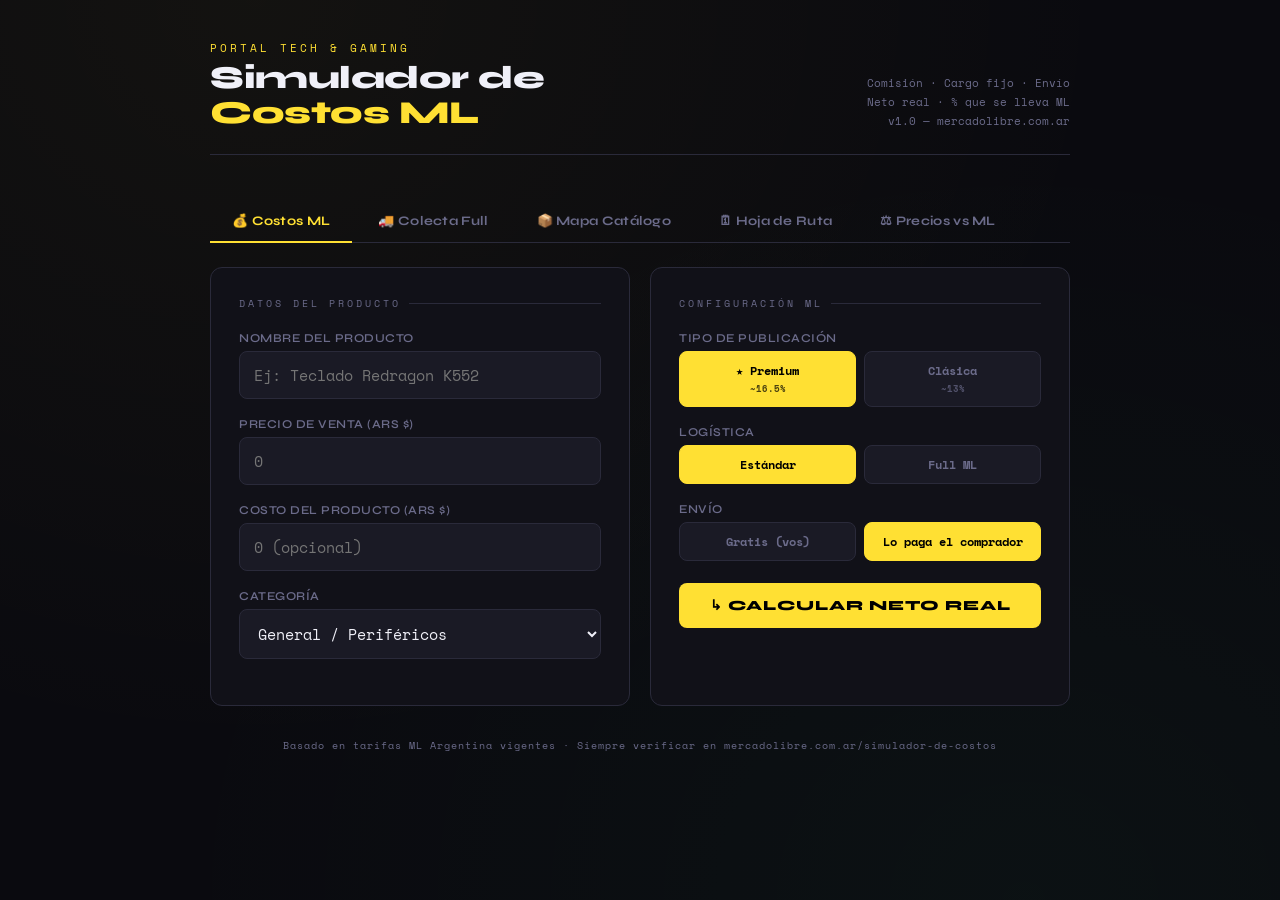
==== commit b6dcfe43: "Add files via upload" ====
--- a/index.html
+++ b/index.html
@@ -825,6 +825,37 @@
     color:var(--accent); cursor:help; font-weight:700;
   }
 
+
+  /* ── PRECIOS TAB ── */
+  .precios-pane { display: none; }
+  .precios-pane.active { display: block; }
+
+  .pc-container { max-width: 860px; margin: 0 auto; }
+  .pc-sub { font-size:10px; color:var(--muted); font-family:var(--font-mono); margin-bottom:18px; }
+
+  .pc-tabs { display:flex; gap:6px; margin-bottom:14px; flex-wrap:wrap; }
+  .pc-tab { padding:5px 14px; border:1px solid var(--border); border-radius:20px; background:var(--surface2); color:var(--muted); font-size:11px; cursor:pointer; font-weight:600; transition:all .15s; font-family:var(--font-mono); }
+  .pc-tab.active, .pc-tab:hover { border-color:var(--accent); color:var(--accent); }
+
+  .pc-tbl-wrap { overflow-x:auto; }
+  .pc-table { width:100%; border-collapse:collapse; }
+  .pc-table thead th { font-size:9px; color:var(--muted); text-transform:uppercase; letter-spacing:1.5px; padding:8px 10px; text-align:left; border-bottom:1px solid var(--border); font-family:var(--font-mono); white-space:nowrap; }
+  .pc-table tbody tr { border-bottom:1px solid rgba(44,44,61,0.5); transition:background .1s; }
+  .pc-table tbody tr:hover { background:rgba(255,255,255,0.03); }
+  .pc-table td { padding:9px 10px; font-family:var(--font-mono); font-size:12px; vertical-align:middle; }
+  .pc-table td.pc-name { color:var(--text); font-family:var(--font-display); font-size:11px; font-weight:600; max-width:200px; line-height:1.4; }
+
+  .pc-bar-wrap { display:flex; align-items:center; gap:6px; min-width:140px; }
+  .pc-bar-bg { flex:1; height:6px; background:var(--surface2); border-radius:3px; overflow:hidden; border:1px solid var(--border); }
+  .pc-bar-fill { height:100%; border-radius:3px; }
+  .pc-bar-pct { font-size:10px; font-family:var(--font-mono); font-weight:700; min-width:48px; text-align:right; }
+
+  .pc-alert { padding:10px 14px; border-radius:8px; font-size:11px; font-family:var(--font-mono); line-height:1.7; margin-top:10px; }
+  .pc-alert-red { background:rgba(255,69,69,.08); border:1px solid rgba(255,69,69,.3); color:#ffa0a0; }
+  .pc-alert-orange { background:rgba(255,140,0,.08); border:1px solid rgba(255,140,0,.3); color:#ffd080; }
+  .pc-alert-green { background:rgba(59,255,160,.08); border:1px solid rgba(59,255,160,.3); color:#a0ffe0; }
+  .pc-alert-blue { background:rgba(91,143,255,.08); border:1px solid rgba(91,143,255,.3); color:#aac4ff; }
+
   footer {
     max-width: 860px;
     margin: 32px auto 0;
@@ -861,6 +892,7 @@
   <button class="tab-btn" onclick="switchTab('colecta')">🚚 Colecta Full</button>
   <button class="tab-btn" onclick="switchTab('catalogo')">📦 Mapa Catálogo</button>
   <button class="tab-btn" onclick="switchTab('roadmap')">🗓 Hoja de Ruta</button>
+  <button class="tab-btn" onclick="switchTab('precios')">⚖ Precios vs ML</button>
 </div>
 
 <div class="tab-pane active" id="tab-costos">
@@ -1407,6 +1439,60 @@
 </div>
 </div><!-- end #tab-roadmap -->
 
+
+<!-- PRECIOS TAB -->
+<div class="tab-pane precios-pane" id="tab-precios">
+<div class="pc-container">
+
+  <div class="pc-sub">Portal Tech (portalstore.com.ar) vs primer resultado en Mercado Libre Argentina</div>
+
+  <div class="summary">
+    <div class="scard">
+      <div class="val" style="color:var(--accent2)">11</div>
+      <div class="lbl">Portal más barato</div>
+    </div>
+    <div class="scard">
+      <div class="val" style="color:var(--red)">4</div>
+      <div class="lbl">Portal más caro</div>
+    </div>
+    <div class="scard">
+      <div class="val" style="color:#5b8fff">5</div>
+      <div class="lbl">Sin competencia ML</div>
+    </div>
+    <div class="scard">
+      <div class="val" style="color:var(--accent)">20</div>
+      <div class="lbl">Productos comparados</div>
+    </div>
+  </div>
+
+  <div class="pc-tabs">
+    <div class="pc-tab active" onclick="pcFiltrar('todos',this)">Todos (20)</div>
+    <div class="pc-tab" onclick="pcFiltrar('ventaja',this)">✓ Más barato (11)</div>
+    <div class="pc-tab" onclick="pcFiltrar('caro',this)">⚠ Más caro (4)</div>
+    <div class="pc-tab" onclick="pcFiltrar('sin',this)">★ Sin competencia (5)</div>
+  </div>
+
+  <div class="pc-tbl-wrap">
+    <table class="pc-table">
+      <thead>
+        <tr>
+          <th>Producto</th>
+          <th>Portal Tech</th>
+          <th>ML (competencia)</th>
+          <th>Diferencia $</th>
+          <th>Ventaja</th>
+          <th>Estado</th>
+        </tr>
+      </thead>
+      <tbody id="pcTbody"></tbody>
+    </table>
+  </div>
+
+  <div id="pcAlertas"></div>
+
+</div>
+</div><!-- end #tab-precios -->
+
 <footer>
   Basado en tarifas ML Argentina vigentes · Siempre verificar en mercadolibre.com.ar/simulador-de-costos
 </footer>
@@ -1746,6 +1832,7 @@
     if (tab === 'colecta') renderColectaTable(-1);
     if (tab === 'catalogo') { catRender('todos'); catMostrarAlerta('todos'); }
     if (tab === 'roadmap') { rmInit(); }
+    if (tab === 'precios') { pcRender('todos'); pcAlertas('todos'); }
   }
 
   // ── COLECTA DATA ──
@@ -2067,6 +2154,128 @@
     rmUpdateProgress();
   }
 
+
+  // ── PRECIOS VS ML ──
+  const PC_DATA = [
+    // Sin competencia en ML
+    { name:"Drone DJI Avata Pro View",                  portal:1424000, ml:null,   grupo:"sin" },
+    { name:"Pokémon TCG Booster Box Violet EX Japonés", portal:170000,  ml:null,   grupo:"sin" },
+    { name:"Pokémon TCG Booster Box Gem Pack 3 Chino",  portal:139000,  ml:null,   grupo:"sin" },
+    { name:"Fuente Universal Noga 87W USB-C NGA-902UL", portal:50000,   ml:null,   grupo:"sin" },
+    { name:"Pokémon TCG Tangela Pack Blister",           portal:40000,   ml:null,   grupo:"sin" },
+    // Portal más barato
+    { name:"Nintendo Switch OLED White 64GB",            portal:720000,  ml:745999, grupo:"ventaja" },
+    { name:"Intel Core Ultra 7 265KF",                   portal:590000,  ml:605990, grupo:"ventaja" },
+    { name:"RAM Adata XPG Lancer Blade DDR5 16GB",       portal:395000,  ml:426000, grupo:"ventaja" },
+    { name:"Fuente Redragon GC-PS011 800W 80+",          portal:132000,  ml:144699, grupo:"ventaja" },
+    { name:"Rack Redragon Cosmos RDRK",                  portal:129000,  ml:154500, grupo:"ventaja" },
+    { name:"Webcam Redragon GW800 Hitman 1080p",         portal:59000,   ml:74900,  grupo:"ventaja" },
+    { name:"Mouse Logitech Ergo M575S Trackball",        portal:55000,   ml:67990,  grupo:"ventaja" },
+    { name:"Teclado Redragon K617 Fizz Pink/White",      portal:50000,   ml:71999,  grupo:"ventaja" },
+    { name:"Mouse Aula SC380 Pro Wireless 12K DPI",      portal:33000,   ml:43239,  grupo:"ventaja" },
+    { name:"Teclado Raptor Fireclaw M104 Switch Red",    portal:30000,   ml:48655,  grupo:"ventaja" },
+    { name:"Adaptador Nisuta USB-C a USB Macho",         portal:4100,    ml:4457,   grupo:"ventaja" },
+    // Portal más caro
+    { name:"Mother Asus Prime B860M-A (Intel 1851)",     portal:280100,  ml:261809, grupo:"caro" },
+    { name:"Mini PC Pro Noga Android 12 / 4K",           portal:100000,  ml:87000,  grupo:"caro" },
+    { name:"Trust HDMI GXT 731 1.8mts",                  portal:25000,   ml:17999,  grupo:"caro" },
+    { name:"Auricular Noga Aris BT con Vincha",          portal:22000,   ml:14999,  grupo:"caro" },
+  ];
+
+  function pcRender(filtro) {
+    const tbody = document.getElementById('pcTbody');
+    if (!tbody) return;
+    tbody.innerHTML = '';
+
+    PC_DATA.forEach(p => {
+      if (filtro !== 'todos' && p.grupo !== filtro) return;
+
+      let difMonto = 0, difPct = 0, barColor = '', barW = 0;
+      let difStr = '', portalColor = 'var(--text)', mlColor = 'var(--muted)', badge = '', estado = '';
+
+      if (p.grupo === 'sin') {
+        badge = '<span class="badge badge-blue">★ Exclusivo</span>';
+        estado = '<span style="color:#5b8fff;font-size:10px">Sin rival en ML</span>';
+        difStr = '<span style="color:var(--muted)">—</span>';
+        barW = 0;
+
+      } else if (p.grupo === 'ventaja') {
+        difMonto = p.ml - p.portal;
+        difPct = difMonto / p.ml * 100;
+        barColor = 'var(--accent2)';
+        barW = Math.min(difPct * 2.5, 100);
+        badge = '<span class="badge badge-green">✓ Más barato</span>';
+        difStr = '<span style="color:var(--accent2)">−' + fmt(difMonto) + '</span>';
+        estado = '<span style="color:var(--accent2);font-weight:700;font-size:11px">−' + difPct.toFixed(1) + '%</span>';
+        portalColor = 'var(--accent2)';
+
+      } else {
+        difMonto = p.portal - p.ml;
+        difPct = difMonto / p.portal * 100;
+        const sevColor = difPct > 25 ? 'var(--red)' : difPct > 10 ? 'var(--orange)' : 'var(--accent)';
+        const sevBadge = difPct > 25 ? 'badge-red' : difPct > 10 ? 'badge-orange' : 'badge-yellow';
+        barColor = sevColor;
+        barW = Math.min(difPct * 2.5, 100);
+        badge = '<span class="badge ' + sevBadge + '">⚠ +' + difPct.toFixed(0) + '% caro</span>';
+        difStr = '<span style="color:' + sevColor + '">+' + fmt(difMonto) + '</span>';
+        estado = '<span style="color:' + sevColor + ';font-weight:700;font-size:11px">+' + difPct.toFixed(1) + '%</span>';
+        portalColor = sevColor;
+        mlColor = 'var(--accent2)';
+      }
+
+      const barHtml = p.grupo !== 'sin'
+        ? '<div class="pc-bar-wrap"><div class="pc-bar-bg"><div class="pc-bar-fill" style="width:' + barW + '%;background:' + barColor + '"></div></div><span class="pc-bar-pct" style="color:' + barColor + '">' + (p.grupo === 'ventaja' ? '-' : '+') + Math.abs(difPct).toFixed(1) + '%</span></div>'
+        : '<span style="color:var(--muted);font-size:10px">sin rival</span>';
+
+      const tr = document.createElement('tr');
+      tr.innerHTML =
+        '<td class="pc-name">' + p.name + '</td>' +
+        '<td style="color:' + portalColor + ';font-weight:700">' + fmt(p.portal) + '</td>' +
+        '<td style="color:' + mlColor + '">' + (p.ml ? fmt(p.ml) : '<span style="color:var(--muted)">No encontrado</span>') + '</td>' +
+        '<td>' + difStr + '</td>' +
+        '<td>' + barHtml + '</td>' +
+        '<td>' + badge + '</td>';
+      tbody.appendChild(tr);
+    });
+  }
+
+  function pcFiltrar(f, el) {
+    document.querySelectorAll('.pc-tab').forEach(t => t.classList.remove('active'));
+    el.classList.add('active');
+    pcRender(f);
+    pcAlertas(f);
+  }
+
+  function pcAlertas(f) {
+    const z = document.getElementById('pcAlertas');
+    if (!z) return;
+    let html = '';
+
+    if (f === 'todos' || f === 'caro') {
+      html += '<div class="pc-alert pc-alert-red">⚠ 4 PRODUCTOS MÁS CAROS QUE LA COMPETENCIA — Acción urgente antes de publicar:<br><br>' +
+        '• <strong>Auricular Noga $22.000 vs ML $14.999</strong> → Portal cobra 47% más. Zona peligrosa (cargo fijo) + precio no competitivo. Revisar si tiene margen para bajar o no publicar.<br>' +
+        '• <strong>Trust HDMI $25.000 vs ML $17.999</strong> → Portal cobra 39% más. El HDMI es el producto donde el comprador compara precio al instante.<br>' +
+        '• <strong>Mini PC Noga $100.000 vs ML $87.000</strong> → Portal cobra 13% más. Sin cargo fijo pero 13% es mucho para electrónica. Ajustar o justificar con diferencial.<br>' +
+        '• <strong>Mother Asus B860M-A $280.100 vs ML $261.809</strong> → Portal cobra 7% más. Menor diferencia pero el comprador igual va a elegir el más barato si la reputación es similar.</div>';
+    }
+
+    if (f === 'todos' || f === 'sin') {
+      html += '<div class="pc-alert pc-alert-blue">★ 5 PRODUCTOS SIN COMPETENCIA DIRECTA EN ML — Oportunidad estratégica:<br><br>' +
+        '• <strong>DJI Avata Pro View $1.424.000</strong> → Ticket altísimo, sin rival encontrado. Posición dominante garantizada si hay demanda.<br>' +
+        '• <strong>Pokémon TCG (2 Booster Box + 1 Blister)</strong> → Nicho específico. Los coleccionistas buscan activamente. Sin competencia = libertad de precio.<br>' +
+        '• <strong>Fuente Noga 87W USB-C $50.000</strong> → Zona peligrosa pero sin rival. Evaluar demanda real antes de priorizar en Ads.</div>';
+    }
+
+    if (f === 'todos' || f === 'ventaja') {
+      html += '<div class="pc-alert pc-alert-green">✓ VENTAJA DE PRECIO EN 11 DE 20 PRODUCTOS — Los datos son buenos:<br><br>' +
+        '• Teclados y mouses Redragon/Aula: Portal es entre 27% y 38% más barato que ML. Ventaja brutal para ganar posición apenas la cuenta tenga reputación.<br>' +
+        '• Nintendo Switch y componentes (Intel, RAM, Fuente): ventajas de 9%–21%. Más que suficiente para competir con Premium y cuotas sin interés.<br>' +
+        '• El Rack Redragon Cosmos: 17% más barato, sobre $60k, sin cargo fijo. Candidato ideal para Full desde el arranque.</div>';
+    }
+
+    z.innerHTML = html;
+  }
+
 </script>
 </body>
 </html>
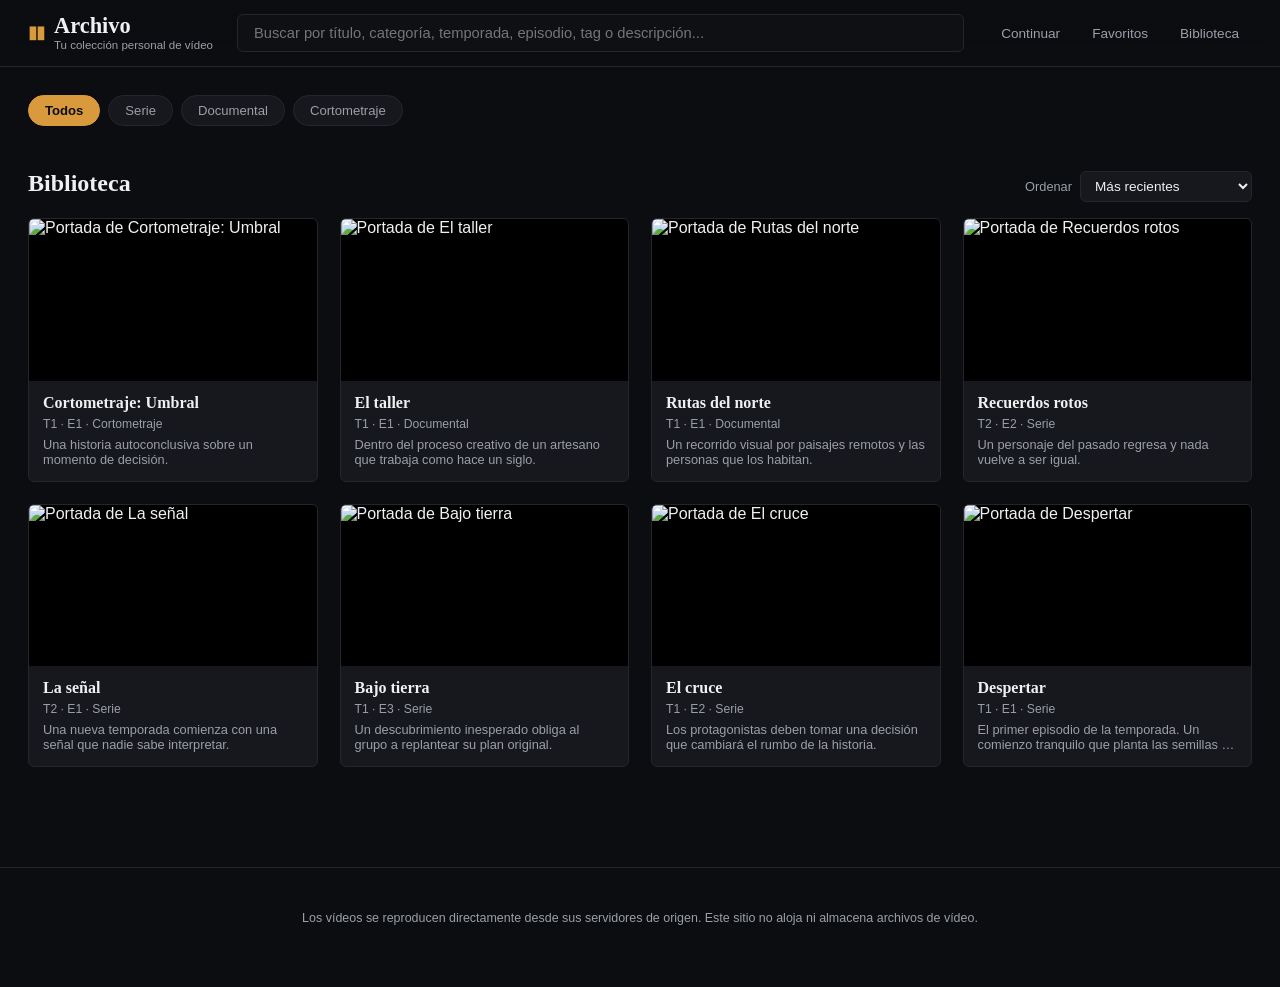
==== commit edf053c8: "updste saldoflix test uno" ====
--- a/index.html
+++ b/index.html
@@ -1,2281 +1,145 @@
 <!DOCTYPE html>
 <html lang="es">
 <head>
-<meta charset="UTF-8">
-<meta name="viewport" content="width=device-width, initial-scale=1.0">
-<title>Simulador de Costos ML — Portal Tech</title>
-<link href="https://fonts.googleapis.com/css2?family=Space+Mono:wght@400;700&family=Syne:wght@400;600;700;800&display=swap" rel="stylesheet">
-<style>
-  :root {
-    --bg: #0a0a0f;
-    --surface: #111118;
-    --surface2: #1a1a25;
-    --border: #2a2a3a;
-    --accent: #FFE033;
-    --accent2: #3BFFA0;
-    --red: #FF4545;
-    --orange: #FF8C00;
-    --text: #f0f0f8;
-    --muted: #6b6b8a;
-    --font-mono: 'Space Mono', monospace;
-    --font-display: 'Syne', sans-serif;
-  }
-
-  * { margin: 0; padding: 0; box-sizing: border-box; }
-
-  body {
-    background: var(--bg);
-    color: var(--text);
-    font-family: var(--font-display);
-    min-height: 100vh;
-    padding: 40px 20px;
-    background-image: 
-      radial-gradient(ellipse at 20% 0%, rgba(255,224,51,0.04) 0%, transparent 60%),
-      radial-gradient(ellipse at 80% 100%, rgba(59,255,160,0.03) 0%, transparent 60%);
-  }
-
-  header {
-    max-width: 860px;
-    margin: 0 auto 48px;
-    display: flex;
-    align-items: flex-end;
-    justify-content: space-between;
-    gap: 20px;
-    flex-wrap: wrap;
-    border-bottom: 1px solid var(--border);
-    padding-bottom: 24px;
-  }
-
-  .brand {
-    display: flex;
-    flex-direction: column;
-    gap: 4px;
-  }
-
-  .brand-tag {
-    font-family: var(--font-mono);
-    font-size: 11px;
-    color: var(--accent);
-    letter-spacing: 3px;
-    text-transform: uppercase;
-  }
-
-  h1 {
-    font-size: clamp(22px, 4vw, 32px);
-    font-weight: 800;
-    color: var(--text);
-    letter-spacing: -0.5px;
-    line-height: 1.1;
-  }
-
-  h1 span { color: var(--accent); }
-
-  .subtitle {
-    font-family: var(--font-mono);
-    font-size: 11px;
-    color: var(--muted);
-    text-align: right;
-    line-height: 1.7;
-  }
-
-  .container {
-    max-width: 860px;
-    margin: 0 auto;
-    display: grid;
-    grid-template-columns: 1fr 1fr;
-    gap: 20px;
-  }
-
-  .panel {
-    background: var(--surface);
-    border: 1px solid var(--border);
-    border-radius: 12px;
-    padding: 28px;
-  }
-
-  .panel-title {
-    font-family: var(--font-mono);
-    font-size: 10px;
-    letter-spacing: 3px;
-    text-transform: uppercase;
-    color: var(--muted);
-    margin-bottom: 20px;
-    display: flex;
-    align-items: center;
-    gap: 8px;
-  }
-
-  .panel-title::after {
-    content: '';
-    flex: 1;
-    height: 1px;
-    background: var(--border);
-  }
-
-  .field {
-    margin-bottom: 18px;
-  }
-
-  label {
-    display: block;
-    font-size: 12px;
-    font-weight: 600;
-    color: var(--muted);
-    margin-bottom: 6px;
-    letter-spacing: 0.5px;
-    text-transform: uppercase;
-  }
-
-  input[type="number"], input[type="text"], select {
-    width: 100%;
-    background: var(--surface2);
-    border: 1px solid var(--border);
-    color: var(--text);
-    font-family: var(--font-mono);
-    font-size: 15px;
-    padding: 12px 14px;
-    border-radius: 8px;
-    outline: none;
-    transition: border-color 0.2s;
-    -moz-appearance: textfield;
-  }
-
-  input[type="number"]::-webkit-outer-spin-button,
-  input[type="number"]::-webkit-inner-spin-button { -webkit-appearance: none; }
-
-  input:focus, select:focus {
-    border-color: var(--accent);
-    box-shadow: 0 0 0 3px rgba(255,224,51,0.08);
-  }
-
-  select option { background: #1a1a25; }
-
-  .toggle-group {
-    display: grid;
-    grid-template-columns: 1fr 1fr;
-    gap: 8px;
-  }
-
-  .toggle-btn {
-    padding: 10px 8px;
-    border-radius: 8px;
-    border: 1px solid var(--border);
-    background: var(--surface2);
-    color: var(--muted);
-    font-family: var(--font-mono);
-    font-size: 12px;
-    cursor: pointer;
-    transition: all 0.15s;
-    text-align: center;
-    font-weight: 700;
-  }
-
-  .toggle-btn.active {
-    background: var(--accent);
-    border-color: var(--accent);
-    color: #000;
-  }
-
-  .toggle-btn:hover:not(.active) {
-    border-color: var(--accent);
-    color: var(--accent);
-  }
-
-  /* Results Panel */
-  .results-panel {
-    grid-column: 1 / -1;
-    background: var(--surface);
-    border: 1px solid var(--border);
-    border-radius: 12px;
-    padding: 28px;
-    display: none;
-  }
-
-  .results-panel.visible { display: block; }
-
-  .result-grid {
-    display: grid;
-    grid-template-columns: repeat(auto-fit, minmax(160px, 1fr));
-    gap: 12px;
-    margin-bottom: 24px;
-  }
-
-  .result-card {
-    background: var(--surface2);
-    border: 1px solid var(--border);
-    border-radius: 10px;
-    padding: 16px;
-    display: flex;
-    flex-direction: column;
-    gap: 6px;
-  }
-
-  .result-card.highlight {
-    border-color: var(--accent2);
-    background: rgba(59,255,160,0.05);
-  }
-
-  .result-card.danger {
-    border-color: var(--red);
-    background: rgba(255,69,69,0.06);
-  }
-
-  .result-card.warning {
-    border-color: var(--orange);
-    background: rgba(255,140,0,0.06);
-  }
-
-  .rc-label {
-    font-family: var(--font-mono);
-    font-size: 9px;
-    letter-spacing: 2px;
-    text-transform: uppercase;
-    color: var(--muted);
-  }
-
-  .rc-value {
-    font-family: var(--font-mono);
-    font-size: 20px;
-    font-weight: 700;
-    color: var(--text);
-    line-height: 1;
-  }
-
-  .rc-value.green { color: var(--accent2); }
-  .rc-value.red { color: var(--red); }
-  .rc-value.yellow { color: var(--accent); }
-  .rc-value.orange { color: var(--orange); }
-
-  .rc-sub {
-    font-family: var(--font-mono);
-    font-size: 10px;
-    color: var(--muted);
-  }
-
-  /* Breakdown table */
-  .breakdown {
-    border-top: 1px solid var(--border);
-    padding-top: 20px;
-  }
-
-  .breakdown-title {
-    font-family: var(--font-mono);
-    font-size: 10px;
-    letter-spacing: 2px;
-    text-transform: uppercase;
-    color: var(--muted);
-    margin-bottom: 12px;
-  }
-
-  .breakdown-row {
-    display: flex;
-    justify-content: space-between;
-    align-items: center;
-    padding: 8px 0;
-    border-bottom: 1px solid rgba(42,42,58,0.5);
-    font-family: var(--font-mono);
-    font-size: 13px;
-  }
-
-  .breakdown-row:last-child { border-bottom: none; }
-  .breakdown-row .item { color: var(--muted); }
-  .breakdown-row .amount { color: var(--text); font-weight: 700; }
-  .breakdown-row .amount.neg { color: var(--red); }
-  .breakdown-row .amount.pos { color: var(--accent2); }
-  .breakdown-row.total-row {
-    border-top: 2px solid var(--border);
-    margin-top: 4px;
-    padding-top: 12px;
-    font-size: 15px;
-  }
-
-  /* Alert */
-  .alert {
-    display: none;
-    margin-top: 16px;
-    padding: 12px 16px;
-    border-radius: 8px;
-    font-size: 12px;
-    font-family: var(--font-mono);
-    line-height: 1.6;
-    border: 1px solid;
-  }
-
-  .alert.danger { background: rgba(255,69,69,0.08); border-color: var(--red); color: #ffaaaa; }
-  .alert.warning { background: rgba(255,140,0,0.08); border-color: var(--orange); color: #ffd080; }
-  .alert.ok { background: rgba(59,255,160,0.08); border-color: var(--accent2); color: #aaffe0; }
-  .alert.show { display: block; }
-
-  /* CTA */
-  .calc-btn {
-    width: 100%;
-    margin-top: 4px;
-    padding: 14px;
-    background: var(--accent);
-    color: #000;
-    border: none;
-    border-radius: 8px;
-    font-family: var(--font-display);
-    font-size: 14px;
-    font-weight: 800;
-    letter-spacing: 1px;
-    text-transform: uppercase;
-    cursor: pointer;
-    transition: all 0.15s;
-  }
-
-  .calc-btn:hover { background: #fff; transform: translateY(-1px); }
-  .calc-btn:active { transform: translateY(0); }
-
-  /* Profit meter */
-  .meter-wrap {
-    margin: 20px 0 8px;
-  }
-
-  .meter-label {
-    display: flex;
-    justify-content: space-between;
-    font-family: var(--font-mono);
-    font-size: 10px;
-    color: var(--muted);
-    margin-bottom: 6px;
-  }
-
-  .meter-bar {
-    height: 8px;
-    background: var(--surface2);
-    border-radius: 4px;
-    overflow: hidden;
-    border: 1px solid var(--border);
-  }
-
-  .meter-fill {
-    height: 100%;
-    border-radius: 4px;
-    transition: width 0.6s cubic-bezier(0.34,1.56,0.64,1), background 0.4s;
-  }
-
-  .chip {
-    display: inline-block;
-    font-family: var(--font-mono);
-    font-size: 9px;
-    padding: 2px 8px;
-    border-radius: 20px;
-    letter-spacing: 1px;
-    font-weight: 700;
-    text-transform: uppercase;
-  }
-
-  .chip-yellow { background: rgba(255,224,51,0.15); color: var(--accent); border: 1px solid rgba(255,224,51,0.3); }
-  .chip-green { background: rgba(59,255,160,0.15); color: var(--accent2); border: 1px solid rgba(59,255,160,0.3); }
-  .chip-red { background: rgba(255,69,69,0.15); color: var(--red); border: 1px solid rgba(255,69,69,0.3); }
-
-  /* Suggestion box */
-  .suggestion-box {
-    display: none;
-    margin-top: 20px;
-    border: 1px solid var(--border);
-    border-radius: 10px;
-    overflow: hidden;
-  }
-
-  .suggestion-box.show { display: block; }
-
-  .suggestion-header {
-    background: var(--surface2);
-    padding: 12px 16px;
-    font-family: var(--font-mono);
-    font-size: 10px;
-    letter-spacing: 2px;
-    text-transform: uppercase;
-    color: var(--muted);
-    display: flex;
-    align-items: center;
-    gap: 8px;
-    border-bottom: 1px solid var(--border);
-  }
-
-  .suggestion-header span { color: var(--accent); }
-
-  .suggestion-target-wrap {
-    display: flex;
-    align-items: center;
-    gap: 10px;
-    padding: 14px 16px;
-    background: var(--surface2);
-    border-bottom: 1px solid var(--border);
-    flex-wrap: wrap;
-  }
-
-  .suggestion-target-wrap label {
-    font-family: var(--font-mono);
-    font-size: 10px;
-    color: var(--muted);
-    text-transform: uppercase;
-    letter-spacing: 1px;
-    margin: 0;
-    white-space: nowrap;
-  }
-
-  .target-input {
-    width: 80px !important;
-    padding: 6px 10px !important;
-    font-size: 13px !important;
-    border-radius: 6px !important;
-  }
-
-  .recalc-btn {
-    padding: 6px 14px;
-    background: var(--surface);
-    border: 1px solid var(--border);
-    color: var(--accent);
-    font-family: var(--font-mono);
-    font-size: 11px;
-    border-radius: 6px;
-    cursor: pointer;
-    transition: all 0.15s;
-    font-weight: 700;
-  }
-
-  .recalc-btn:hover { background: var(--accent); color: #000; }
-
-  .suggestion-rows {
-    display: grid;
-    grid-template-columns: repeat(auto-fit, minmax(200px, 1fr));
-  }
-
-  .sug-item {
-    padding: 18px 20px;
-    border-right: 1px solid var(--border);
-    display: flex;
-    flex-direction: column;
-    gap: 5px;
-  }
-
-  .sug-item:last-child { border-right: none; }
-
-  .sug-label {
-    font-family: var(--font-mono);
-    font-size: 9px;
-    letter-spacing: 2px;
-    text-transform: uppercase;
-    color: var(--muted);
-  }
-
-  .sug-price {
-    font-family: var(--font-mono);
-    font-size: 24px;
-    font-weight: 700;
-    color: var(--accent);
-    line-height: 1;
-  }
-
-  .sug-detail {
-    font-family: var(--font-mono);
-    font-size: 10px;
-    color: var(--muted);
-    line-height: 1.5;
-  }
-
-  .sug-detail strong { color: var(--accent2); }
-
-
-  /* ── TAB NAVIGATION ── */
-  .tab-nav {
-    max-width: 860px;
-    margin: 0 auto 24px;
-    display: flex;
-    gap: 4px;
-    border-bottom: 1px solid var(--border);
-    padding-bottom: 0;
-  }
-
-  .tab-btn {
-    padding: 10px 22px 12px;
-    background: transparent;
-    border: none;
-    color: var(--muted);
-    font-family: var(--font-display);
-    font-size: 13px;
-    font-weight: 700;
-    cursor: pointer;
-    border-bottom: 2px solid transparent;
-    margin-bottom: -1px;
-    transition: all 0.15s;
-    letter-spacing: 0.3px;
-  }
-
-  .tab-btn:hover { color: var(--text); }
-
-  .tab-btn.active {
-    color: var(--accent);
-    border-bottom-color: var(--accent);
-  }
-
-  .tab-pane { display: none; }
-  .tab-pane.active { display: contents; }
-
-  /* Colecta tab pane needs block not contents */
-  .tab-pane.colecta-pane { display: none; }
-  .tab-pane.colecta-pane.active { display: block; }
-
-  /* ── COLECTA TAB STYLES ── */
-  .colecta-container {
-    max-width: 860px;
-    margin: 0 auto;
-    display: grid;
-    grid-template-columns: 1fr 1fr;
-    gap: 20px;
-  }
-
-  .dim-grid {
-    display: grid;
-    grid-template-columns: 1fr 1fr 1fr;
-    gap: 10px;
-  }
-
-  .dim-grid input {
-    text-align: center;
-  }
-
-  .dim-label {
-    text-align: center;
-    font-family: var(--font-mono);
-    font-size: 10px;
-    color: var(--muted);
-    margin-top: 4px;
-    letter-spacing: 1px;
-  }
-
-  .vol-display {
-    background: var(--surface2);
-    border: 1px solid var(--border);
-    border-radius: 8px;
-    padding: 14px 16px;
-    display: flex;
-    justify-content: space-between;
-    align-items: center;
-    margin-top: 4px;
-  }
-
-  .vol-display .vol-label {
-    font-family: var(--font-mono);
-    font-size: 10px;
-    color: var(--muted);
-    letter-spacing: 1px;
-    text-transform: uppercase;
-  }
-
-  .vol-display .vol-value {
-    font-family: var(--font-mono);
-    font-size: 18px;
-    font-weight: 700;
-    color: var(--accent2);
-  }
-
-  .colecta-result {
-    grid-column: 1 / -1;
-    display: none;
-  }
-
-  .colecta-result.visible { display: block; }
-
-  .colecta-result-inner {
-    background: var(--surface);
-    border: 1px solid var(--border);
-    border-radius: 12px;
-    padding: 28px;
-  }
-
-  .tramo-badge {
-    display: inline-block;
-    background: rgba(255,224,51,0.1);
-    border: 1px solid rgba(255,224,51,0.3);
-    color: var(--accent);
-    font-family: var(--font-mono);
-    font-size: 11px;
-    padding: 4px 12px;
-    border-radius: 20px;
-    margin-bottom: 20px;
-    font-weight: 700;
-  }
-
-  .colecta-cards {
-    display: grid;
-    grid-template-columns: repeat(auto-fit, minmax(160px, 1fr));
-    gap: 12px;
-    margin-bottom: 24px;
-  }
-
-  .colecta-table {
-    width: 100%;
-    border-collapse: collapse;
-    font-family: var(--font-mono);
-    font-size: 12px;
-    margin-top: 20px;
-  }
-
-  .colecta-table th {
-    text-align: left;
-    padding: 8px 12px;
-    color: var(--muted);
-    font-size: 9px;
-    letter-spacing: 2px;
-    text-transform: uppercase;
-    border-bottom: 1px solid var(--border);
-  }
-
-  .colecta-table td {
-    padding: 10px 12px;
-    border-bottom: 1px solid rgba(42,42,58,0.4);
-    color: var(--muted);
-  }
-
-  .colecta-table tr.active-row td {
-    color: var(--text);
-    background: rgba(255,224,51,0.05);
-    font-weight: 700;
-  }
-
-  .colecta-table tr.active-row td:first-child {
-    border-left: 2px solid var(--accent);
-  }
-
-  .note-box {
-    margin-top: 16px;
-    padding: 12px 16px;
-    background: rgba(59,255,160,0.05);
-    border: 1px solid rgba(59,255,160,0.2);
-    border-radius: 8px;
-    font-family: var(--font-mono);
-    font-size: 11px;
-    color: #aaffe0;
-    line-height: 1.7;
-  }
-
-  .qty-wrap {
-    display: flex;
-    align-items: center;
-    gap: 10px;
-    margin-top: 6px;
-  }
-
-  .qty-wrap input {
-    width: 80px;
-  }
-
-
-  /* ── CATÁLOGO TAB ── */
-  .catalogo-pane { display: none; }
-  .catalogo-pane.active { display: block; }
-
-  .cat-container {
-    max-width: 860px;
-    margin: 0 auto;
-  }
-
-  .summary { display:grid; grid-template-columns:repeat(4,1fr); gap:10px; margin-bottom:20px; }
-  .scard { background:var(--surface); border:1px solid var(--border); border-radius:8px; padding:12px 14px; }
-  .scard .val { font-size:22px; font-weight:800; font-family:var(--font-mono); line-height:1; margin-bottom:3px; }
-  .scard .lbl { font-size:9px; color:var(--muted); text-transform:uppercase; letter-spacing:1.5px; }
-
-  .cat-tabs { display:flex; gap:6px; margin-bottom:14px; flex-wrap:wrap; }
-  .cat-tab { padding:5px 14px; border:1px solid var(--border); border-radius:20px; background:var(--surface2); color:var(--muted); font-size:11px; cursor:pointer; font-weight:600; transition:all .15s; }
-  .cat-tab.active, .cat-tab:hover { border-color:var(--accent); color:var(--accent); }
-
-  .tbl-wrap { overflow-x:auto; }
-  .cat-table { width:100%; border-collapse:collapse; }
-  .cat-table thead th {
-    font-size:9px; color:var(--muted); text-transform:uppercase; letter-spacing:1.5px;
-    padding:8px 10px; text-align:left; border-bottom:1px solid var(--border);
-    font-family:var(--font-mono); white-space:nowrap;
-  }
-  .cat-table tbody tr { border-bottom:1px solid rgba(44,44,61,0.5); transition:background .1s; }
-  .cat-table tbody tr:hover { background:rgba(255,255,255,0.03); }
-  .cat-table td { padding:9px 10px; font-family:var(--font-mono); font-size:12px; vertical-align:middle; }
-  .cat-table td.td-name { color:var(--text); font-family:var(--font-display); font-size:12px; font-weight:600; max-width:220px; }
-
-  .badge { display:inline-block; padding:2px 8px; border-radius:12px; font-size:10px; font-weight:700; font-family:var(--font-mono); letter-spacing:.5px; }
-  .badge-green { background:rgba(59,255,160,.12); color:var(--accent2); border:1px solid rgba(59,255,160,.25); }
-  .badge-yellow { background:rgba(255,224,51,.12); color:var(--accent); border:1px solid rgba(255,224,51,.25); }
-  .badge-orange { background:rgba(255,140,0,.12); color:var(--orange); border:1px solid rgba(255,140,0,.25); }
-  .badge-red { background:rgba(255,69,69,.12); color:var(--red); border:1px solid rgba(255,69,69,.25); }
-
-  .dot { display:inline-block; width:8px; height:8px; border-radius:50%; margin-right:6px; }
-  .dot-green { background:var(--accent2); }
-  .dot-yellow { background:var(--accent); }
-  .dot-orange { background:var(--orange); }
-  .dot-red { background:var(--red); }
-
-  .cat-alert { margin-top:16px; padding:10px 14px; border-radius:8px; font-size:11px; font-family:var(--font-mono); line-height:1.7; }
-  .cat-alert-red { background:rgba(255,69,69,.08); border:1px solid rgba(255,69,69,.3); color:#ffa0a0; }
-  .cat-alert-orange { background:rgba(255,140,0,.08); border:1px solid rgba(255,140,0,.3); color:#ffd080; }
-  .cat-alert-green { background:rgba(59,255,160,.08); border:1px solid rgba(59,255,160,.3); color:#a0ffe0; }
-
-  .legend { display:flex; gap:16px; margin-bottom:14px; flex-wrap:wrap; }
-  .leg { font-size:10px; color:var(--muted); display:flex; align-items:center; }
-
-  .cat-sub { font-size:11px; color:var(--muted); font-family:var(--font-mono); margin-bottom:18px; }
-
-
-  /* ── ROADMAP TAB ── */
-  .roadmap-pane { display: none; }
-  .roadmap-pane.active { display: block; }
-
-  .rm-container {
-    max-width: 860px;
-    margin: 0 auto;
-  }
-
-  .rm-sub { font-size:10px; color:var(--muted); font-family:var(--font-mono); margin-bottom:20px; }
-
-  .rm-tip-box {
-    display:none; position:fixed; z-index:9999;
-    background:#1a1a2e; border:1px solid var(--accent);
-    border-radius:8px; padding:10px 14px; width:240px;
-    font-size:11px; font-family:var(--font-mono); color:var(--text);
-    line-height:1.6; box-shadow:0 8px 32px rgba(0,0,0,0.7);
-    pointer-events:none;
-  }
-  .rm-tip-box .rm-tip-title { color:var(--accent); font-weight:700; font-size:12px; margin-bottom:4px; display:block; }
-  .rm-tip-box .rm-tip-body { color:#c0c0d8; }
-
-  .rm-progress-wrap { margin-bottom:20px; }
-  .rm-progress-label { display:flex; justify-content:space-between; font-family:var(--font-mono); font-size:10px; color:var(--muted); margin-bottom:6px; }
-  .rm-progress-bar { height:6px; background:var(--surface2); border-radius:3px; border:1px solid var(--border); overflow:hidden; }
-  .rm-progress-fill { height:100%; background:linear-gradient(90deg,#5b8fff,var(--accent2)); border-radius:3px; width:0%; transition:width .5s; }
-  .rm-done-counter { font-family:var(--font-mono); font-size:11px; color:var(--accent2); }
-
-  .rm-semana { margin-bottom:12px; }
-  .rm-semana-header {
-    display:flex; align-items:center; gap:12px;
-    padding:10px 16px; border-radius:8px 8px 0 0;
-    border:1px solid var(--border); border-bottom:none;
-    cursor:pointer; user-select:none;
-  }
-  .rm-semana-num { font-family:var(--font-mono); font-size:9px; font-weight:700; letter-spacing:2px; text-transform:uppercase; opacity:.7; min-width:60px; }
-  .rm-semana-title { font-size:14px; font-weight:700; flex:1; }
-  .rm-semana-badge { font-family:var(--font-mono); font-size:9px; padding:3px 10px; border-radius:12px; font-weight:700; letter-spacing:.5px; white-space:nowrap; }
-  .rm-chevron { color:var(--muted); font-size:12px; transition:transform .2s; margin-left:4px; }
-
-  .rm-semana-body {
-    border:1px solid var(--border); border-top:none; border-radius:0 0 8px 8px;
-    background:var(--surface); overflow:hidden;
-    max-height:0; transition:max-height .35s ease;
-  }
-  .rm-semana-body.open { max-height:3000px; }
-
-  .rm-objetivo { padding:10px 16px; font-size:11px; font-family:var(--font-mono); border-bottom:1px solid var(--border); line-height:1.6; }
-
-  .rm-tareas { padding:12px 16px; display:flex; flex-direction:column; gap:8px; }
-  .rm-tarea {
-    display:flex; align-items:flex-start; gap:10px;
-    background:var(--surface2); border:1px solid var(--border);
-    border-radius:8px; padding:10px 12px; transition:border-color .15s; cursor:pointer;
-  }
-  .rm-tarea:hover { border-color:rgba(255,224,51,0.3); }
-  .rm-tarea.done { opacity:.5; border-style:dashed; }
-  .rm-tarea.done .rm-tarea-title { text-decoration:line-through; }
-  .rm-tarea-check { width:18px; height:18px; border:2px solid var(--border); border-radius:4px; flex-shrink:0; margin-top:1px; display:flex; align-items:center; justify-content:center; font-size:11px; transition:all .15s; }
-  .rm-tarea.done .rm-tarea-check { background:var(--accent2); border-color:var(--accent2); color:#000; }
-  .rm-tarea-content { flex:1; }
-  .rm-tarea-title { font-size:12px; font-weight:600; color:var(--text); margin-bottom:3px; }
-  .rm-tarea-detail { font-size:10px; color:var(--muted); font-family:var(--font-mono); line-height:1.6; }
-  .rm-tarea-tag { font-family:var(--font-mono); font-size:8px; padding:2px 8px; border-radius:10px; font-weight:700; letter-spacing:.5px; white-space:nowrap; flex-shrink:0; margin-top:2px; align-self:flex-start; }
-
-  .rm-entregable { margin:0 16px 14px; padding:10px 14px; border-radius:8px; font-size:11px; font-family:var(--font-mono); line-height:1.6; background:rgba(255,224,51,.06); border:1px solid rgba(255,224,51,.2); color:var(--accent); }
-  .rm-entregable::before { content:"↳ ENTREGABLE: "; opacity:.6; font-weight:700; }
-
-  .rm-kpis { display:grid; grid-template-columns:repeat(3,1fr); gap:8px; margin:0 16px 14px; }
-  .rm-kpi { background:var(--surface2); border:1px solid var(--border); border-radius:8px; padding:10px; text-align:center; }
-  .rm-kpi-val { font-family:var(--font-mono); font-size:16px; font-weight:800; line-height:1; margin-bottom:3px; }
-  .rm-kpi-lbl { font-size:9px; color:var(--muted); text-transform:uppercase; letter-spacing:1px; }
-
-  /* Semana colors - scoped to rm- */
-  .rm-s1 .rm-semana-header { border-color:rgba(91,143,255,.3); background:rgba(91,143,255,.05); }
-  .rm-s1 .rm-semana-title { color:#5b8fff; }
-  .rm-s1 .rm-semana-badge { background:rgba(91,143,255,.15); color:#5b8fff; border:1px solid rgba(91,143,255,.3); }
-  .rm-s1 .rm-objetivo { background:rgba(91,143,255,.04); color:#99b8ff; }
-
-  .rm-s2 .rm-semana-header { border-color:rgba(255,224,51,.3); background:rgba(255,224,51,.05); }
-  .rm-s2 .rm-semana-title { color:var(--accent); }
-  .rm-s2 .rm-semana-badge { background:rgba(255,224,51,.15); color:var(--accent); border:1px solid rgba(255,224,51,.3); }
-  .rm-s2 .rm-objetivo { background:rgba(255,224,51,.04); color:#ffe580; }
-
-  .rm-s3 .rm-semana-header { border-color:rgba(255,140,0,.3); background:rgba(255,140,0,.05); }
-  .rm-s3 .rm-semana-title { color:var(--orange); }
-  .rm-s3 .rm-semana-badge { background:rgba(255,140,0,.15); color:var(--orange); border:1px solid rgba(255,140,0,.3); }
-  .rm-s3 .rm-objetivo { background:rgba(255,140,0,.04); color:#ffcc80; }
-
-  .rm-s4 .rm-semana-header { border-color:rgba(59,255,160,.3); background:rgba(59,255,160,.05); }
-  .rm-s4 .rm-semana-title { color:var(--accent2); }
-  .rm-s4 .rm-semana-badge { background:rgba(59,255,160,.15); color:var(--accent2); border:1px solid rgba(59,255,160,.3); }
-  .rm-s4 .rm-objetivo { background:rgba(59,255,160,.04); color:#a0ffe0; }
-
-  /* Tags */
-  .rm-tag-cuenta { background:rgba(91,143,255,.15); color:#5b8fff; border:1px solid rgba(91,143,255,.3); }
-  .rm-tag-pub { background:rgba(167,139,250,.15); color:#a78bfa; border:1px solid rgba(167,139,250,.3); }
-  .rm-tag-ads { background:rgba(255,224,51,.15); color:var(--accent); border:1px solid rgba(255,224,51,.3); }
-  .rm-tag-logis { background:rgba(255,140,0,.15); color:var(--orange); border:1px solid rgba(255,140,0,.3); }
-  .rm-tag-rep { background:rgba(59,255,160,.15); color:var(--accent2); border:1px solid rgba(59,255,160,.3); }
-  .rm-tag-escala { background:rgba(255,69,69,.15); color:var(--red); border:1px solid rgba(255,69,69,.3); }
-
-  .rm-ttrig {
-    border-bottom:1px dashed var(--accent);
-    color:var(--accent); cursor:help; font-weight:700;
-  }
-
-
-  /* ── PRECIOS TAB ── */
-  .precios-pane { display: none; }
-  .precios-pane.active { display: block; }
-
-  .pc-container { max-width: 860px; margin: 0 auto; }
-  .pc-sub { font-size:10px; color:var(--muted); font-family:var(--font-mono); margin-bottom:18px; }
-
-  .pc-tabs { display:flex; gap:6px; margin-bottom:14px; flex-wrap:wrap; }
-  .pc-tab { padding:5px 14px; border:1px solid var(--border); border-radius:20px; background:var(--surface2); color:var(--muted); font-size:11px; cursor:pointer; font-weight:600; transition:all .15s; font-family:var(--font-mono); }
-  .pc-tab.active, .pc-tab:hover { border-color:var(--accent); color:var(--accent); }
-
-  .pc-tbl-wrap { overflow-x:auto; }
-  .pc-table { width:100%; border-collapse:collapse; }
-  .pc-table thead th { font-size:9px; color:var(--muted); text-transform:uppercase; letter-spacing:1.5px; padding:8px 10px; text-align:left; border-bottom:1px solid var(--border); font-family:var(--font-mono); white-space:nowrap; }
-  .pc-table tbody tr { border-bottom:1px solid rgba(44,44,61,0.5); transition:background .1s; }
-  .pc-table tbody tr:hover { background:rgba(255,255,255,0.03); }
-  .pc-table td { padding:9px 10px; font-family:var(--font-mono); font-size:12px; vertical-align:middle; }
-  .pc-table td.pc-name { color:var(--text); font-family:var(--font-display); font-size:11px; font-weight:600; max-width:200px; line-height:1.4; }
-
-  .pc-bar-wrap { display:flex; align-items:center; gap:6px; min-width:140px; }
-  .pc-bar-bg { flex:1; height:6px; background:var(--surface2); border-radius:3px; overflow:hidden; border:1px solid var(--border); }
-  .pc-bar-fill { height:100%; border-radius:3px; }
-  .pc-bar-pct { font-size:10px; font-family:var(--font-mono); font-weight:700; min-width:48px; text-align:right; }
-
-  .pc-alert { padding:10px 14px; border-radius:8px; font-size:11px; font-family:var(--font-mono); line-height:1.7; margin-top:10px; }
-  .pc-alert-red { background:rgba(255,69,69,.08); border:1px solid rgba(255,69,69,.3); color:#ffa0a0; }
-  .pc-alert-orange { background:rgba(255,140,0,.08); border:1px solid rgba(255,140,0,.3); color:#ffd080; }
-  .pc-alert-green { background:rgba(59,255,160,.08); border:1px solid rgba(59,255,160,.3); color:#a0ffe0; }
-  .pc-alert-blue { background:rgba(91,143,255,.08); border:1px solid rgba(91,143,255,.3); color:#aac4ff; }
-
-  footer {
-    max-width: 860px;
-    margin: 32px auto 0;
-    text-align: center;
-    font-family: var(--font-mono);
-    font-size: 10px;
-    color: var(--muted);
-    letter-spacing: 1px;
-  }
-
-  @media (max-width: 620px) {
-    .container { grid-template-columns: 1fr; }
-    .results-panel { grid-column: 1; }
-    .result-grid { grid-template-columns: 1fr 1fr; }
-  }
-</style>
+<meta charset="UTF-8" />
+<meta name="viewport" content="width=device-width, initial-scale=1.0" />
+<title>Archivo — Biblioteca personal de vídeo</title>
+<link rel="stylesheet" href="./style.css" />
 </head>
 <body>
 
-<header>
-  <div class="brand">
-    <span class="brand-tag">Portal Tech &amp; Gaming</span>
-    <h1>Simulador de<br><span>Costos ML</span></h1>
-  </div>
-  <div class="subtitle">
-    Comisión · Cargo fijo · Envío<br>
-    Neto real · % que se lleva ML<br>
-    v1.0 — mercadolibre.com.ar
-  </div>
-</header>
+  <!-- ===================== CABECERA ===================== -->
+  <header class="site-header">
+    <div class="header-inner">
+      <div class="brand">
+        <span class="brand-mark">▮▮</span>
+        <div class="brand-text">
+          <span class="brand-name" id="siteName">Archivo</span>
+          <span class="brand-tagline" id="siteDescription">Tu colección personal de vídeo</span>
+        </div>
+      </div>
 
-<div class="tab-nav">
-  <button class="tab-btn active" onclick="switchTab('costos')">💰 Costos ML</button>
-  <button class="tab-btn" onclick="switchTab('colecta')">🚚 Colecta Full</button>
-  <button class="tab-btn" onclick="switchTab('catalogo')">📦 Mapa Catálogo</button>
-  <button class="tab-btn" onclick="switchTab('roadmap')">🗓 Hoja de Ruta</button>
-  <button class="tab-btn" onclick="switchTab('precios')">⚖ Precios vs ML</button>
-</div>
+      <div class="search-wrap">
+        <input
+          type="search"
+          id="searchInput"
+          class="search-input"
+          placeholder="Buscar por título, categoría, temporada, episodio, tag o descripción..."
+          autocomplete="off"
+        />
+      </div>
 
-<div class="tab-pane active" id="tab-costos">
-<div class="container">
+      <nav class="quick-nav">
+        <button class="nav-link" data-scroll="continueSection">Continuar</button>
+        <button class="nav-link" data-scroll="favoritesSection">Favoritos</button>
+        <button class="nav-link" data-scroll="librarySection">Biblioteca</button>
+      </nav>
+    </div>
+  </header>
 
-  <!-- Input: Producto -->
-  <div class="panel">
-    <div class="panel-title">Datos del Producto</div>
+  <!-- ===================== VISTA PRINCIPAL ===================== -->
+  <main id="mainView">
 
-    <div class="field">
-      <label>Nombre del Producto</label>
-      <input type="text" id="productName" placeholder="Ej: Teclado Redragon K552" />
-    </div>
+    <!-- Categorías -->
+    <section class="category-bar" aria-label="Filtrar por categoría">
+      <div id="categoryList" class="category-list"></div>
+    </section>
 
-    <div class="field">
-      <label>Precio de Venta (ARS $)</label>
-      <input type="number" id="salePrice" placeholder="0" min="0" />
-    </div>
+    <!-- Continuar viendo -->
+    <section id="continueSection" class="shelf" hidden>
+      <h2 class="shelf-title">Continuar viendo</h2>
+      <div id="continueRow" class="card-row"></div>
+    </section>
 
-    <div class="field">
-      <label>Costo del Producto (ARS $)</label>
-      <input type="number" id="costPrice" placeholder="0 (opcional)" min="0" />
-    </div>
+    <!-- Favoritos -->
+    <section id="favoritesSection" class="shelf" hidden>
+      <h2 class="shelf-title">Favoritos</h2>
+      <div id="favoritesRow" class="card-row"></div>
+    </section>
 
-    <div class="field">
-      <label>Categoría</label>
-      <select id="category">
-        <option value="general">General / Periféricos</option>
-        <option value="electronica">Electrónica / Computación</option>
-        <option value="consolas">Consolas y Videojuegos</option>
-        <option value="accesorios">Accesorios Gaming</option>
-      </select>
-    </div>
-  </div>
+    <!-- Biblioteca completa -->
+    <section id="librarySection" class="shelf">
+      <div class="shelf-header">
+        <h2 class="shelf-title">Biblioteca</h2>
+        <div class="sort-wrap">
+          <label for="sortSelect" class="sort-label">Ordenar</label>
+          <select id="sortSelect" class="sort-select">
+            <option value="recent">Más recientes</option>
+            <option value="title">Título (A-Z)</option>
+            <option value="season">Temporada / episodio</option>
+            <option value="category">Categoría</option>
+          </select>
+        </div>
+      </div>
+      <div id="libraryGrid" class="card-grid"></div>
+      <p id="emptyState" class="empty-state" hidden>No se encontró ningún vídeo con esos criterios.</p>
+    </section>
 
-  <!-- Input: Configuración -->
-  <div class="panel">
-    <div class="panel-title">Configuración ML</div>
+  </main>
 
-    <div class="field">
-      <label>Tipo de Publicación</label>
-      <div class="toggle-group">
-        <button class="toggle-btn active" id="btn-premium" onclick="setType('premium')">
-          ★ Premium<br><small style="font-size:9px;opacity:0.7">~16.5%</small>
-        </button>
-        <button class="toggle-btn" id="btn-clasica" onclick="setType('clasica')">
-          Clásica<br><small style="font-size:9px;opacity:0.7">~13%</small>
-        </button>
-      </div>
-    </div>
+  <!-- ===================== VISTA DE REPRODUCCIÓN ===================== -->
+  <section id="playerView" class="player-view" hidden>
 
-    <div class="field">
-      <label>Logística</label>
-      <div class="toggle-group">
-        <button class="toggle-btn active" id="btn-estandar" onclick="setLogistica('estandar')">
-          Estándar
-        </button>
-        <button class="toggle-btn" id="btn-full" onclick="setLogistica('full')">
-          Full ML
-        </button>
-      </div>
-    </div>
+    <button id="backToLibrary" class="back-button" aria-label="Volver a la biblioteca">
+      <span aria-hidden="true">←</span> Biblioteca
+    </button>
 
-    <div class="field">
-      <label>Envío</label>
-      <div class="toggle-group">
-        <button class="toggle-btn" id="btn-gratis" onclick="setEnvio('gratis')">
-          Gratis (vos)
-        </button>
-        <button class="toggle-btn active" id="btn-comprador" onclick="setEnvio('comprador')">
-          Lo paga el comprador
-        </button>
-      </div>
-    </div>
+    <div class="player-stage">
+      <video id="videoPlayer" playsinline></video>
 
-    <div class="field" id="envio-manual-wrap" style="display:none">
-      <label>Costo del Envío que Absorbés (ARS $)</label>
-      <input type="number" id="shippingCost" placeholder="Ej: 2500" min="0" />
-    </div>
+      <div class="player-controls" id="playerControls">
+        <div class="progress-row">
+          <span id="timeCurrent" class="time-label">0:00</span>
+          <input type="range" id="progressBar" class="progress-bar" min="0" max="100" value="0" step="0.1" />
+          <span id="timeDuration" class="time-label">0:00</span>
+        </div>
 
-    <button class="calc-btn" onclick="calcular()">↳ Calcular Neto Real</button>
-  </div>
+        <div class="controls-row">
+          <div class="controls-left">
+            <button id="playPauseBtn" class="control-btn" aria-label="Reproducir / Pausar">▶</button>
+            <button id="prevEpisodeBtn" class="control-btn" aria-label="Episodio anterior">⏮</button>
+            <button id="nextEpisodeBtn" class="control-btn" aria-label="Siguiente episodio">⏭</button>
 
-  <!-- Results -->
-  <div class="results-panel" id="resultsPanel">
-    <div class="panel-title">Resultado <span id="productLabel" style="color:var(--accent);margin-left:6px;text-transform:none;letter-spacing:0;font-size:11px;font-family:'Space Mono'"></span></div>
+            <div class="volume-wrap">
+              <button id="muteBtn" class="control-btn" aria-label="Silenciar">🔊</button>
+              <input type="range" id="volumeBar" class="volume-bar" min="0" max="1" step="0.01" value="1" />
+            </div>
+          </div>
 
-    <div class="result-grid" id="resultGrid"></div>
-
-    <div class="meter-wrap">
-      <div class="meter-label">
-        <span>ML se queda</span>
-        <span id="meterPct">0%</span>
-      </div>
-      <div class="meter-bar">
-        <div class="meter-fill" id="meterFill" style="width:0%"></div>
-      </div>
-    </div>
-
-    <div class="breakdown" id="breakdownSection"></div>
-
-    <div class="alert" id="alertBox"></div>
-
-    <!-- Suggestion Box -->
-    <div class="suggestion-box" id="suggestionBox">
-      <div class="suggestion-header">
-        💡 Sugerencia de Precio — <span>¿Cuánto cobrar para ganar lo que querés?</span>
-      </div>
-      <div class="suggestion-target-wrap">
-        <label>Margen objetivo:</label>
-        <input type="number" id="targetMargin" class="target-input" value="10" min="1" max="99" />
-        <label>%</label>
-        <button class="recalc-btn" onclick="calcularSugerencia()">↳ Recalcular</button>
-        <span style="font-family:var(--font-mono);font-size:10px;color:var(--muted);margin-left:auto">sobre el precio de venta</span>
-      </div>
-      <div class="suggestion-rows" id="suggestionRows"></div>
-    </div>
-  </div>
-
-</div>
-
-
-</div><!-- end .container -->
-</div><!-- end #tab-costos -->
-
-<!-- COLECTA TAB -->
-<div class="tab-pane colecta-pane" id="tab-colecta">
-<div class="colecta-container">
-
-  <!-- Dimensiones del producto -->
-  <div class="panel">
-    <div class="panel-title">Dimensiones del Producto</div>
-
-    <div class="field">
-      <label>Nombre (opcional)</label>
-      <input type="text" id="colectaName" placeholder="Ej: Caja teclados x10" />
-    </div>
-
-    <div class="field">
-      <label>Dimensiones del bulto (cm)</label>
-      <div class="dim-grid">
-        <div>
-          <input type="number" id="dimAncho" placeholder="0" min="0" />
-          <div class="dim-label">ANCHO</div>
-        </div>
-        <div>
-          <input type="number" id="dimAlto" placeholder="0" min="0" />
-          <div class="dim-label">ALTO</div>
-        </div>
-        <div>
-          <input type="number" id="dimProfundo" placeholder="0" min="0" />
-          <div class="dim-label">PROFUNDO</div>
+          <div class="controls-right">
+            <select id="speedSelect" class="speed-select" aria-label="Velocidad de reproducción">
+              <option value="0.5">0.5x</option>
+              <option value="0.75">0.75x</option>
+              <option value="1" selected>1x</option>
+              <option value="1.25">1.25x</option>
+              <option value="1.5">1.5x</option>
+              <option value="2">2x</option>
+            </select>
+            <button id="favoriteBtn" class="control-btn favorite-btn" aria-label="Añadir a favoritos">☆</button>
+            <button id="fullscreenBtn" class="control-btn" aria-label="Pantalla completa">⛶</button>
+          </div>
         </div>
       </div>
     </div>
 
-    <div class="field">
-      <label>Cantidad de bultos</label>
-      <div class="qty-wrap">
-        <input type="number" id="colectaCantidad" value="1" min="1" placeholder="1" />
-        <span style="font-family:var(--font-mono);font-size:11px;color:var(--muted)">bulto(s)</span>
-      </div>
+    <div class="player-info">
+      <h1 id="playerTitle" class="player-title">—</h1>
+      <p id="playerMeta" class="player-meta">—</p>
+      <p id="playerDescription" class="player-description">—</p>
     </div>
 
-    <button class="calc-btn" onclick="calcularColecta()" style="margin-top:16px">↳ Calcular Costo Colecta</button>
+    <div class="related-section">
+      <h2 class="shelf-title">Episodios relacionados</h2>
+      <div id="relatedRow" class="card-row"></div>
+    </div>
+  </section>
 
-    <div class="vol-display" id="volDisplay" style="display:none">
-      <span class="vol-label">Volumen total</span>
-      <span class="vol-value" id="volValue">— m³</span>
-    </div>
+  <footer class="site-footer">
+    <p>Los vídeos se reproducen directamente desde sus servidores de origen. Este sitio no aloja ni almacena archivos de vídeo.</p>
+  </footer>
 
-  </div>
-
-  <!-- Info / tabla referencia -->
-  <div class="panel">
-    <div class="panel-title">Tabla de Tramos</div>
-    <table class="colecta-table" id="colectaRefTable">
-      <thead>
-        <tr>
-          <th>Volumen</th>
-          <th>Costo colecta</th>
-        </tr>
-      </thead>
-      <tbody id="colectaTableBody"></tbody>
-    </table>
-    <div style="margin-top:10px;font-family:var(--font-mono);font-size:9px;color:var(--muted);line-height:1.6">
-      Fuente: ML Argentina · ayuda/costos-colecta-5-20-km
-    </div>
-  </div>
-
-  <!-- Result -->
-  <div class="colecta-result" id="colectaResult">
-    <div class="colecta-result-inner">
-      <div class="panel-title">Resultado colecta <span id="colectaProductLabel" style="color:var(--accent);margin-left:6px;text-transform:none;letter-spacing:0;font-size:11px;font-family:'Space Mono'"></span></div>
-
-      <div id="tramoBadge" class="tramo-badge"></div>
-
-      <div class="colecta-cards" id="colectaCards"></div>
-
-      <div class="note-box" id="colectaNoteBox"></div>
-    </div>
-  </div>
-
-</div>
-</div><!-- end #tab-colecta -->
-
-
-<!-- CATÁLOGO TAB -->
-<div class="tab-pane catalogo-pane" id="tab-catalogo">
-<div class="cat-container">
-
-  <div class="cat-sub">Comisión ML + Cargo fijo · Neto real por producto · Recomendación de publicación</div>
-
-  <div class="summary">
-    <div class="scard">
-      <div class="val" style="color:var(--text)">20</div>
-      <div class="lbl">Productos totales</div>
-    </div>
-    <div class="scard">
-      <div class="val" style="color:var(--accent2)">10</div>
-      <div class="lbl">Margen sano &gt;$60k</div>
-    </div>
-    <div class="scard">
-      <div class="val" style="color:var(--orange)">9</div>
-      <div class="lbl">Cargo fijo peligroso</div>
-    </div>
-    <div class="scard">
-      <div class="val" style="color:var(--red)">1</div>
-      <div class="lbl">Inviable en ML</div>
-    </div>
-  </div>
-
-  <div class="legend">
-    <span class="leg"><span class="dot dot-green"></span>Sano (ML ≤17%)</span>
-    <span class="leg"><span class="dot dot-yellow"></span>Cuidado (ML 18–24%)</span>
-    <span class="leg"><span class="dot dot-orange"></span>Peligroso (ML 25–35%)</span>
-    <span class="leg"><span class="dot dot-red"></span>Inviable (ML &gt;35%)</span>
-  </div>
-
-  <div class="cat-tabs">
-    <div class="cat-tab active" onclick="catFiltrar('todos',this)">Todos (20)</div>
-    <div class="cat-tab" onclick="catFiltrar('sano',this)">🟢 Sano (10)</div>
-    <div class="cat-tab" onclick="catFiltrar('cuidado',this)">🟡 Cuidado (0)</div>
-    <div class="cat-tab" onclick="catFiltrar('peligroso',this)">🟠 Peligroso (9)</div>
-    <div class="cat-tab" onclick="catFiltrar('inviable',this)">🔴 Inviable (1)</div>
-  </div>
-
-  <div class="tbl-wrap">
-    <table class="cat-table">
-      <thead>
-        <tr>
-          <th>#</th>
-          <th>Producto</th>
-          <th>Precio</th>
-          <th>Tipo Rec.</th>
-          <th>Comisión</th>
-          <th>Cargo fijo</th>
-          <th>ML Total</th>
-          <th>ML %</th>
-          <th>Neto</th>
-          <th>Estado</th>
-        </tr>
-      </thead>
-      <tbody id="catTbody"></tbody>
-    </table>
-  </div>
-
-  <div id="catAlertaZona"></div>
-
-</div>
-</div><!-- end #tab-catalogo -->
-
-
-<!-- ROADMAP TAB -->
-<div class="tab-pane roadmap-pane" id="tab-roadmap">
-<div class="rm-container">
-
-  <!-- Global tooltip -->
-  <div class="rm-tip-box" id="rmGlobalTip">
-    <span class="rm-tip-title" id="rmTipTitle"></span>
-    <span class="rm-tip-body" id="rmTipBody"></span>
-  </div>
-
-  <div class="rm-sub">30 días · De cero a operación profesional · Clic para marcar tareas ✓ · Hover en términos <span style="color:var(--accent);border-bottom:1px dashed var(--accent)">amarillos</span> para definición</div>
-
-  <div class="rm-progress-wrap">
-    <div class="rm-progress-label">
-      <span>Progreso general</span>
-      <span class="rm-done-counter" id="rmDoneCounter">0 / 20 tareas</span>
-    </div>
-    <div class="rm-progress-bar"><div class="rm-progress-fill" id="rmProgressFill"></div></div>
-  </div>
-
-  <!-- SEMANA 1 -->
-  <div class="rm-semana rm-s1">
-    <div class="rm-semana-header" onclick="rmToggle(this)">
-      <span class="rm-semana-num">Semana 1</span>
-      <span class="rm-semana-title">Base operativa</span>
-      <span class="rm-semana-badge">Días 1–7</span>
-      <span class="rm-chevron">▼</span>
-    </div>
-    <div class="rm-semana-body open">
-      <div class="rm-objetivo"><strong>Objetivo:</strong> Cuenta empresa activa, <span class="rm-ttrig" data-rmkey="perfil">perfil</span> al 100%, primeros 10 productos publicados y funcionando. No se sale de esta semana sin tener una publicación real visible en ML.</div>
-      <div class="rm-tareas">
-
-        <div class="rm-tarea" onclick="rmToggleDone(this)">
-          <div class="rm-tarea-check"></div>
-          <div class="rm-tarea-content">
-            <div class="rm-tarea-title">Crear cuenta empresa en ML</div>
-            <div class="rm-tarea-detail"><span class="rm-ttrig" data-rmkey="cuit">CUIT</span> · Razón social · Domicilio fiscal · <span class="rm-ttrig" data-rmkey="condicion_afip">Condición AFIP</span> (Monotributo o RI)<br>Vincular <span class="rm-ttrig" data-rmkey="cbu">CBU</span> de la empresa a <span class="rm-ttrig" data-rmkey="mercadopago">Mercado Pago</span></div>
-          </div>
-          <span class="rm-tarea-tag rm-tag-cuenta">CUENTA</span>
-        </div>
-
-        <div class="rm-tarea" onclick="rmToggleDone(this)">
-          <div class="rm-tarea-check"></div>
-          <div class="rm-tarea-content">
-            <div class="rm-tarea-title">Configurar perfil público completo</div>
-            <div class="rm-tarea-detail">Logo Portal Tech · Descripción · <span class="rm-ttrig" data-rmkey="politica_dev">Política de devolución</span> · Horario de atención · 5 <span class="rm-ttrig" data-rmkey="preguntas_freq">preguntas frecuentes</span> pre-armadas</div>
-          </div>
-          <span class="rm-tarea-tag rm-tag-cuenta">CUENTA</span>
-        </div>
-
-        <div class="rm-tarea" onclick="rmToggleDone(this)">
-          <div class="rm-tarea-check"></div>
-          <div class="rm-tarea-content">
-            <div class="rm-tarea-title">Publicar los 10 productos sobre $60.000 en <span class="rm-ttrig" data-rmkey="premium">Premium</span></div>
-            <div class="rm-tarea-detail">Sin <span class="rm-ttrig" data-rmkey="cargo_fijo">cargo fijo</span> · Fotos con fondo blanco · <span class="rm-ttrig" data-rmkey="ficha_tecnica">Ficha técnica</span> completa<br>Título: Tipo + Marca + Modelo + Spec (130 caracteres)</div>
-          </div>
-          <span class="rm-tarea-tag rm-tag-pub">PUBLICACIÓN</span>
-        </div>
-
-        <div class="rm-tarea" onclick="rmToggleDone(this)">
-          <div class="rm-tarea-check"></div>
-          <div class="rm-tarea-content">
-            <div class="rm-tarea-title">Verificar precios vs competencia en ML</div>
-            <div class="rm-tarea-detail">Buscar los 10 productos en ML · Registrar precio de los primeros 3 resultados<br>Ajustar si la diferencia supera 5% · Fijarse si usan <span class="rm-ttrig" data-rmkey="envio_gratis">envío gratis</span></div>
-          </div>
-          <span class="rm-tarea-tag rm-tag-pub">PUBLICACIÓN</span>
-        </div>
-
-        <div class="rm-tarea" onclick="rmToggleDone(this)">
-          <div class="rm-tarea-check"></div>
-          <div class="rm-tarea-content">
-            <div class="rm-tarea-title">Definir proceso diario de operaciones</div>
-            <div class="rm-tarea-detail">¿Quién revisa ventas? ¿Quién empaca? ¿Quién despacha? Horario fijo: 10hs revisión · 12hs despacho<br>Esto protege la <span class="rm-ttrig" data-rmkey="reputacion">reputación</span> desde el día 1</div>
-          </div>
-          <span class="rm-tarea-tag rm-tag-rep">REPUTACIÓN</span>
-        </div>
-
-      </div>
-      <div class="rm-kpis">
-        <div class="rm-kpi"><div class="rm-kpi-val" style="color:#5b8fff">10</div><div class="rm-kpi-lbl">Productos live</div></div>
-        <div class="rm-kpi"><div class="rm-kpi-val" style="color:#5b8fff">100%</div><div class="rm-kpi-lbl">Perfil completo</div></div>
-        <div class="rm-kpi"><div class="rm-kpi-val" style="color:#5b8fff">0</div><div class="rm-kpi-lbl">Reclamos meta</div></div>
-      </div>
-      <div class="rm-entregable">Tienda visible, perfil al 100%, 10 publicaciones Premium zona verde activas.</div>
-    </div>
-  </div>
-
-  <!-- SEMANA 2 -->
-  <div class="rm-semana rm-s2">
-    <div class="rm-semana-header" onclick="rmToggle(this)">
-      <span class="rm-semana-num">Semana 2</span>
-      <span class="rm-semana-title">Catálogo completo + Publicidad</span>
-      <span class="rm-semana-badge">Días 8–14</span>
-      <span class="rm-chevron">▼</span>
-    </div>
-    <div class="rm-semana-body">
-      <div class="rm-objetivo"><strong>Objetivo:</strong> Activar <span class="rm-ttrig" data-rmkey="product_ads">Product Ads</span> en los 5 productos estrella. Publicar los 9 restantes en <span class="rm-ttrig" data-rmkey="clasica">Clásica</span>. Primeras ventas reales y primeros datos de <span class="rm-ttrig" data-rmkey="acos">ACOS</span>.</div>
-      <div class="rm-tareas">
-
-        <div class="rm-tarea" onclick="rmToggleDone(this)">
-          <div class="rm-tarea-check"></div>
-          <div class="rm-tarea-content">
-            <div class="rm-tarea-title">Publicar 9 productos bajo $60.000 en <span class="rm-ttrig" data-rmkey="clasica">Clásica</span></div>
-            <div class="rm-tarea-detail"><span class="rm-ttrig" data-rmkey="comision">Comisión</span> 10% · Sin cuotas · Adaptador Nisuta $4.100 solo como parte de <span class="rm-ttrig" data-rmkey="combo">combo</span>, no individual<br>Webcam $59k: evaluar <span class="rm-ttrig" data-rmkey="premium">Premium</span> si la competencia la ofrece con cuotas</div>
-          </div>
-          <span class="rm-tarea-tag rm-tag-pub">PUBLICACIÓN</span>
-        </div>
-
-        <div class="rm-tarea" onclick="rmToggleDone(this)">
-          <div class="rm-tarea-check"></div>
-          <div class="rm-tarea-content">
-            <div class="rm-tarea-title">Activar <span class="rm-ttrig" data-rmkey="product_ads">Product Ads</span> en 5 productos estrella</div>
-            <div class="rm-tarea-detail">Candidatos: DJI Avata · Nintendo Switch · Intel Ultra 7 · RAM DDR5 · Fuente 800W<br><span class="rm-ttrig" data-rmkey="budget_diario">Budget diario</span>: $3.000–$5.000 por producto · Modelo <span class="rm-ttrig" data-rmkey="cpc">CPC</span></div>
-          </div>
-          <span class="rm-tarea-tag rm-tag-ads">ADS</span>
-        </div>
-
-        <div class="rm-tarea" onclick="rmToggleDone(this)">
-          <div class="rm-tarea-check"></div>
-          <div class="rm-tarea-content">
-            <div class="rm-tarea-title">Armar al menos 2 <span class="rm-ttrig" data-rmkey="combo">combos</span> estratégicos</div>
-            <div class="rm-tarea-detail">Ejemplo: Teclado $50k + Mouse $33k + Adaptador $4.100 = $87.100 → supera $60k, sin <span class="rm-ttrig" data-rmkey="cargo_fijo">cargo fijo</span><br>Los combos elevan el <span class="rm-ttrig" data-rmkey="ticket_promedio">ticket promedio</span> y mejoran la <span class="rm-ttrig" data-rmkey="conversion">tasa de conversión</span></div>
-          </div>
-          <span class="rm-tarea-tag rm-tag-pub">PUBLICACIÓN</span>
-        </div>
-
-        <div class="rm-tarea" onclick="rmToggleDone(this)">
-          <div class="rm-tarea-check"></div>
-          <div class="rm-tarea-content">
-            <div class="rm-tarea-title">Monitorear <span class="rm-ttrig" data-rmkey="reputacion">reputación</span> diariamente</div>
-            <div class="rm-tarea-detail">Reclamos &lt;2% · Cancelaciones &lt;2% · <span class="rm-ttrig" data-rmkey="demora_despacho">Demoras de despacho</span> &lt;10%<br>Responder preguntas en menos de 2 horas</div>
-          </div>
-          <span class="rm-tarea-tag rm-tag-rep">REPUTACIÓN</span>
-        </div>
-
-      </div>
-      <div class="rm-kpis">
-        <div class="rm-kpi"><div class="rm-kpi-val" style="color:var(--accent)">19</div><div class="rm-kpi-lbl">Productos live</div></div>
-        <div class="rm-kpi"><div class="rm-kpi-val" style="color:var(--accent)">5</div><div class="rm-kpi-lbl">Campañas Ads</div></div>
-        <div class="rm-kpi"><div class="rm-kpi-val" style="color:var(--accent)">2</div><div class="rm-kpi-lbl">Combos armados</div></div>
-      </div>
-      <div class="rm-entregable">Catálogo completo live. Ads activos. Primeros datos de ACOS disponibles.</div>
-    </div>
-  </div>
-
-  <!-- SEMANA 3 -->
-  <div class="rm-semana rm-s3">
-    <div class="rm-semana-header" onclick="rmToggle(this)">
-      <span class="rm-semana-num">Semana 3</span>
-      <span class="rm-semana-title">Optimización con datos reales</span>
-      <span class="rm-semana-badge">Días 15–21</span>
-      <span class="rm-chevron">▼</span>
-    </div>
-    <div class="rm-semana-body">
-      <div class="rm-objetivo"><strong>Objetivo:</strong> Usar los datos de las primeras 2 semanas para decidir. Escalar lo que funciona, pausar lo que no. <span class="rm-ttrig" data-rmkey="reputacion">Reputación</span> en verde consolidada.</div>
-      <div class="rm-tareas">
-
-        <div class="rm-tarea" onclick="rmToggleDone(this)">
-          <div class="rm-tarea-check"></div>
-          <div class="rm-tarea-content">
-            <div class="rm-tarea-title">Auditar <span class="rm-ttrig" data-rmkey="acos">ACOS</span> por producto</div>
-            <div class="rm-tarea-detail"><span class="rm-ttrig" data-rmkey="acos">ACOS</span> 5–12% → subir <span class="rm-ttrig" data-rmkey="budget_diario">budget diario</span> · <span class="rm-ttrig" data-rmkey="acos">ACOS</span> &gt;20% → bajar o pausar<br>Identificar palabras de búsqueda que generan clics sin venta</div>
-          </div>
-          <span class="rm-tarea-tag rm-tag-ads">ADS</span>
-        </div>
-
-        <div class="rm-tarea" onclick="rmToggleDone(this)">
-          <div class="rm-tarea-check"></div>
-          <div class="rm-tarea-content">
-            <div class="rm-tarea-title">Revisar <span class="rm-ttrig" data-rmkey="conversion">tasa de conversión</span> por publicación</div>
-            <div class="rm-tarea-detail">Ver métricas en el <span class="rm-ttrig" data-rmkey="centro_vendedores">Centro de Vendedores</span><br>Muchas visitas + pocas ventas = problema de precio, fotos o <span class="rm-ttrig" data-rmkey="ficha_tecnica">ficha técnica</span></div>
-          </div>
-          <span class="rm-tarea-tag rm-tag-pub">PUBLICACIÓN</span>
-        </div>
-
-        <div class="rm-tarea" onclick="rmToggleDone(this)">
-          <div class="rm-tarea-check"></div>
-          <div class="rm-tarea-content">
-            <div class="rm-tarea-title">Identificar candidatos para <span class="rm-ttrig" data-rmkey="full">Full ML</span></div>
-            <div class="rm-tarea-detail">Productos con más ventas y margen suficiente para absorber el <span class="rm-ttrig" data-rmkey="fee_full">fee Full</span> (~2.5%)<br>Candidatos probables: Nintendo Switch · Intel Ultra 7 · RAM DDR5</div>
-          </div>
-          <span class="rm-tarea-tag rm-tag-logis">LOGÍSTICA</span>
-        </div>
-
-        <div class="rm-tarea" onclick="rmToggleDone(this)">
-          <div class="rm-tarea-check"></div>
-          <div class="rm-tarea-content">
-            <div class="rm-tarea-title">Primer reporte de gestión para Portal Tech</div>
-            <div class="rm-tarea-detail">Ventas totales · <span class="rm-ttrig" data-rmkey="acos">ACOS</span> por campaña · Productos más visitados · <span class="rm-ttrig" data-rmkey="reputacion">Reputación</span> actual · Próximos pasos<br>Demuestra profesionalismo y genera confianza con el dueño</div>
-          </div>
-          <span class="rm-tarea-tag rm-tag-rep">REPUTACIÓN</span>
-        </div>
-
-      </div>
-      <div class="rm-kpis">
-        <div class="rm-kpi"><div class="rm-kpi-val" style="color:var(--orange)">&lt;12%</div><div class="rm-kpi-lbl">ACOS objetivo</div></div>
-        <div class="rm-kpi"><div class="rm-kpi-val" style="color:var(--orange)">Verde</div><div class="rm-kpi-lbl">Reputación meta</div></div>
-        <div class="rm-kpi"><div class="rm-kpi-val" style="color:var(--orange)">1</div><div class="rm-kpi-lbl">Reporte entregado</div></div>
-      </div>
-      <div class="rm-entregable">Ads optimizados. Candidatos a Full identificados. Primer reporte de gestión presentado.</div>
-    </div>
-  </div>
-
-  <!-- SEMANA 4 -->
-  <div class="rm-semana rm-s4">
-    <div class="rm-semana-header" onclick="rmToggle(this)">
-      <span class="rm-semana-num">Semana 4</span>
-      <span class="rm-semana-title">Full ML y escala</span>
-      <span class="rm-semana-badge">Días 22–30</span>
-      <span class="rm-chevron">▼</span>
-    </div>
-    <div class="rm-semana-body">
-      <div class="rm-objetivo"><strong>Objetivo:</strong> Enviar stock de los top 3 a <span class="rm-ttrig" data-rmkey="full">Full ML</span>. Activar el sello <span class="rm-ttrig" data-rmkey="llega_manana">"Llega mañana"</span>. Escalar <span class="rm-ttrig" data-rmkey="product_ads">Ads</span> en lo que ya demostró funcionar. Tienda en régimen de crucero.</div>
-      <div class="rm-tareas">
-
-        <div class="rm-tarea" onclick="rmToggleDone(this)">
-          <div class="rm-tarea-check"></div>
-          <div class="rm-tarea-content">
-            <div class="rm-tarea-title">Enviar stock de top 3 al depósito <span class="rm-ttrig" data-rmkey="full">Full ML</span></div>
-            <div class="rm-tarea-detail">Calcular <span class="rm-ttrig" data-rmkey="colecta">costo de colecta</span> según volumen<br>Embalar correctamente · Generar orden de ingreso en el <span class="rm-ttrig" data-rmkey="centro_vendedores">Centro de Vendedores</span></div>
-          </div>
-          <span class="rm-tarea-tag rm-tag-logis">LOGÍSTICA</span>
-        </div>
-
-        <div class="rm-tarea" onclick="rmToggleDone(this)">
-          <div class="rm-tarea-check"></div>
-          <div class="rm-tarea-content">
-            <div class="rm-tarea-title">Verificar sello <span class="rm-ttrig" data-rmkey="llega_manana">"Llega mañana"</span> activo</div>
-            <div class="rm-tarea-detail">Buscar el producto en ML como comprador · Confirmar que aparece el sello<br>Comparar <span class="rm-ttrig" data-rmkey="posicionamiento">posicionamiento</span> antes y después de Full</div>
-          </div>
-          <span class="rm-tarea-tag rm-tag-logis">LOGÍSTICA</span>
-        </div>
-
-        <div class="rm-tarea" onclick="rmToggleDone(this)">
-          <div class="rm-tarea-check"></div>
-          <div class="rm-tarea-content">
-            <div class="rm-tarea-title">Escalar <span class="rm-ttrig" data-rmkey="budget_diario">budget de Ads</span> x2 en los ganadores</div>
-            <div class="rm-tarea-detail">Productos con <span class="rm-ttrig" data-rmkey="acos">ACOS</span> &lt;10% y <span class="rm-ttrig" data-rmkey="full">Full</span> activo: duplicar <span class="rm-ttrig" data-rmkey="budget_diario">budget</span><br>El sello <span class="rm-ttrig" data-rmkey="llega_manana">"Llega mañana"</span> mejora la <span class="rm-ttrig" data-rmkey="conversion">conversión</span> → el Ads rinde más</div>
-          </div>
-          <span class="rm-tarea-tag rm-tag-ads">ADS</span>
-        </div>
-
-        <div class="rm-tarea" onclick="rmToggleDone(this)">
-          <div class="rm-tarea-check"></div>
-          <div class="rm-tarea-content">
-            <div class="rm-tarea-title">Configurar <span class="rm-ttrig" data-rmkey="mi_pagina">Mi Página</span> con identidad Portal Tech</div>
-            <div class="rm-tarea-detail">Logo · Banner · Productos organizados por categoría propia<br>Para compradores que llegan al perfil desde una publicación</div>
-          </div>
-          <span class="rm-tarea-tag rm-tag-escala">ESCALA</span>
-        </div>
-
-        <div class="rm-tarea" onclick="rmToggleDone(this)">
-          <div class="rm-tarea-check"></div>
-          <div class="rm-tarea-content">
-            <div class="rm-tarea-title">Segundo reporte + plan Mes 2</div>
-            <div class="rm-tarea-detail">Resultados del mes 1 · Qué se escaló, qué se pausó · Proyección de ventas mes 2<br>Propuesta de nuevos productos según <span class="rm-ttrig" data-rmkey="rotacion">rotación</span> y margen</div>
-          </div>
-          <span class="rm-tarea-tag rm-tag-escala">ESCALA</span>
-        </div>
-
-      </div>
-      <div class="rm-kpis">
-        <div class="rm-kpi"><div class="rm-kpi-val" style="color:var(--accent2)">3</div><div class="rm-kpi-lbl">Productos en Full</div></div>
-        <div class="rm-kpi"><div class="rm-kpi-val" style="color:var(--accent2)">2×</div><div class="rm-kpi-lbl">Budget Ads escalado</div></div>
-        <div class="rm-kpi"><div class="rm-kpi-val" style="color:var(--accent2)">Verde</div><div class="rm-kpi-lbl">Reputación al cierre</div></div>
-      </div>
-      <div class="rm-entregable">Full activo. "Llega mañana" visible. Tienda en modo profesional y escalable.</div>
-    </div>
-  </div>
-
-</div>
-</div><!-- end #tab-roadmap -->
-
-
-<!-- PRECIOS TAB -->
-<div class="tab-pane precios-pane" id="tab-precios">
-<div class="pc-container">
-
-  <div class="pc-sub">Portal Tech (portalstore.com.ar) vs primer resultado en Mercado Libre Argentina</div>
-
-  <div class="summary">
-    <div class="scard">
-      <div class="val" style="color:var(--accent2)">11</div>
-      <div class="lbl">Portal más barato</div>
-    </div>
-    <div class="scard">
-      <div class="val" style="color:var(--red)">4</div>
-      <div class="lbl">Portal más caro</div>
-    </div>
-    <div class="scard">
-      <div class="val" style="color:#5b8fff">5</div>
-      <div class="lbl">Sin competencia ML</div>
-    </div>
-    <div class="scard">
-      <div class="val" style="color:var(--accent)">20</div>
-      <div class="lbl">Productos comparados</div>
-    </div>
-  </div>
-
-  <div class="pc-tabs">
-    <div class="pc-tab active" onclick="pcFiltrar('todos',this)">Todos (20)</div>
-    <div class="pc-tab" onclick="pcFiltrar('ventaja',this)">✓ Más barato (11)</div>
-    <div class="pc-tab" onclick="pcFiltrar('caro',this)">⚠ Más caro (4)</div>
-    <div class="pc-tab" onclick="pcFiltrar('sin',this)">★ Sin competencia (5)</div>
-  </div>
-
-  <div class="pc-tbl-wrap">
-    <table class="pc-table">
-      <thead>
-        <tr>
-          <th>Producto</th>
-          <th>Portal Tech</th>
-          <th>ML (competencia)</th>
-          <th>Diferencia $</th>
-          <th>Ventaja</th>
-          <th>Estado</th>
-        </tr>
-      </thead>
-      <tbody id="pcTbody"></tbody>
-    </table>
-  </div>
-
-  <div id="pcAlertas"></div>
-
-</div>
-</div><!-- end #tab-precios -->
-
-<footer>
-  Basado en tarifas ML Argentina vigentes · Siempre verificar en mercadolibre.com.ar/simulador-de-costos
-</footer>
-
-<script>
-  let pubType = 'premium';
-  let logistica = 'estandar';
-  let envioMode = 'comprador';
-
-  function setType(t) {
-    pubType = t;
-    document.getElementById('btn-premium').classList.toggle('active', t === 'premium');
-    document.getElementById('btn-clasica').classList.toggle('active', t === 'clasica');
-  }
-
-  function setLogistica(l) {
-    logistica = l;
-    document.getElementById('btn-estandar').classList.toggle('active', l === 'estandar');
-    document.getElementById('btn-full').classList.toggle('active', l === 'full');
-  }
-
-  function setEnvio(e) {
-    envioMode = e;
-    document.getElementById('btn-gratis').classList.toggle('active', e === 'gratis');
-    document.getElementById('btn-comprador').classList.toggle('active', e === 'comprador');
-    document.getElementById('envio-manual-wrap').style.display = e === 'gratis' ? 'block' : 'none';
-  }
-
-  function fmt(n) {
-    return '$' + Math.round(n).toLocaleString('es-AR');
-  }
-
-  function pct(n) {
-    return n.toFixed(1) + '%';
-  }
-
-  // Comisiones ML Argentina (aprox vigentes)
-  function getComision(price, type) {
-    // Premium: ~16.5% todos los tramos
-    // Clásica: ~13% si >$60k, ~9% si <$60k (aprox)
-    if (type === 'premium') {
-      return 0.165;
-    } else {
-      // Clásica
-      if (price >= 60000) return 0.13;
-      return 0.09;
-    }
-  }
-
-  // Cargo fijo por tramo de precio
-  function getCargoFijo(price, type) {
-    if (type === 'clasica') return 0; // Clásica no tiene cargo fijo
-    // Premium
-    if (price <= 15000) return 1115;
-    if (price <= 25000) return 2300;
-    if (price <= 33000) return 2810;
-    if (price <= 60000) return 4000;
-    return 0; // >$60.000 sin cargo fijo
-  }
-
-  // Costo Full aproximado (fee manipulación por unidad)
-  function getFullFee(price) {
-    // Aprox 2.5% o mínimo fijo según categoría
-    return Math.max(Math.round(price * 0.025), 800);
-  }
-
-  function calcular() {
-    const price = parseFloat(document.getElementById('salePrice').value) || 0;
-    const cost = parseFloat(document.getElementById('costPrice').value) || 0;
-    const shippingAbsorbido = envioMode === 'gratis' 
-      ? (parseFloat(document.getElementById('shippingCost').value) || 0)
-      : 0;
-    const productName = document.getElementById('productName').value || 'Producto';
-
-    if (price <= 0) {
-      alert('Ingresá el precio de venta.');
-      return;
-    }
-
-    const comisionRate = getComision(price, pubType);
-    const comisionMonto = price * comisionRate;
-    const cargoFijo = getCargoFijo(price, pubType);
-    const fullFee = logistica === 'full' ? getFullFee(price) : 0;
-
-    const totalDescuentos = comisionMonto + cargoFijo + shippingAbsorbido + fullFee;
-    const neto = price - totalDescuentos;
-    const pctML = (totalDescuentos / price) * 100;
-    const margenBruto = cost > 0 ? ((neto - cost) / price) * 100 : null;
-    const ganancia = cost > 0 ? neto - cost : null;
-
-    // Render
-    document.getElementById('productLabel').textContent = '→ ' + productName;
-    document.getElementById('resultsPanel').classList.add('visible');
-
-    const grid = document.getElementById('resultGrid');
-    let cardClass = pctML > 30 ? 'danger' : pctML > 20 ? 'warning' : 'highlight';
-    let valueClass = pctML > 30 ? 'red' : pctML > 20 ? 'orange' : 'green';
-
-    let cardsHtml = `
-      <div class="result-card highlight">
-        <span class="rc-label">Precio de Venta</span>
-        <span class="rc-value yellow">${fmt(price)}</span>
-        <span class="rc-sub">${pubType === 'premium' ? '★ Premium' : 'Clásica'} · ${logistica === 'full' ? 'Full' : 'Estándar'}</span>
-      </div>
-      <div class="result-card ${cardClass}">
-        <span class="rc-label">ML se lleva</span>
-        <span class="rc-value ${valueClass}">${pct(pctML)}</span>
-        <span class="rc-sub">${fmt(totalDescuentos)} en descuentos</span>
-      </div>
-      <div class="result-card highlight">
-        <span class="rc-label">Neto que Cobrás</span>
-        <span class="rc-value green">${fmt(neto)}</span>
-        <span class="rc-sub">Antes de impuestos</span>
-      </div>
-    `;
-
-    if (cost > 0 && ganancia !== null) {
-      let gClass = ganancia < 0 ? 'danger' : 'highlight';
-      let gValClass = ganancia < 0 ? 'red' : 'green';
-      cardsHtml += `
-        <div class="result-card ${gClass}">
-          <span class="rc-label">Ganancia Neta</span>
-          <span class="rc-value ${gValClass}">${fmt(ganancia)}</span>
-          <span class="rc-sub">Margen: ${margenBruto !== null ? pct(margenBruto) : '—'}</span>
-        </div>
-      `;
-    }
-
-    grid.innerHTML = cardsHtml;
-
-    // Meter
-    const meter = document.getElementById('meterFill');
-    const meterPct = document.getElementById('meterPct');
-    const w = Math.min(pctML, 100);
-    const meterColor = pctML > 30 ? '#FF4545' : pctML > 20 ? '#FF8C00' : '#3BFFA0';
-    meter.style.width = w + '%';
-    meter.style.background = meterColor;
-    meterPct.textContent = pct(pctML);
-    meterPct.style.color = meterColor;
-
-    // Breakdown
-    let tramo = price <= 15000 ? 'hasta $15.000' 
-      : price <= 25000 ? '$15k–$25k'
-      : price <= 33000 ? '$25k–$33k'
-      : price <= 60000 ? '$33k–$60k' : 'más de $60.000';
-
-    let breakdownHtml = `
-      <div class="breakdown-title">Desglose completo</div>
-      <div class="breakdown-row">
-        <span class="item">Precio de venta</span>
-        <span class="amount pos">${fmt(price)}</span>
-      </div>
-      <div class="breakdown-row">
-        <span class="item">Comisión ${pubType === 'premium' ? 'Premium' : 'Clásica'} (${pct(comisionRate * 100)})</span>
-        <span class="amount neg">− ${fmt(comisionMonto)}</span>
-      </div>
-    `;
-
-    if (cargoFijo > 0) {
-      breakdownHtml += `
-        <div class="breakdown-row">
-          <span class="item">Cargo fijo (tramo ${tramo})</span>
-          <span class="amount neg">− ${fmt(cargoFijo)}</span>
-        </div>
-      `;
-    } else if (pubType === 'premium') {
-      breakdownHtml += `
-        <div class="breakdown-row">
-          <span class="item">Cargo fijo (tramo ${tramo})</span>
-          <span class="amount" style="color:var(--accent2)">Sin cargo ✓</span>
-        </div>
-      `;
-    }
-
-    if (shippingAbsorbido > 0) {
-      breakdownHtml += `
-        <div class="breakdown-row">
-          <span class="item">Envío gratis (absorbés)</span>
-          <span class="amount neg">− ${fmt(shippingAbsorbido)}</span>
-        </div>
-      `;
-    }
-
-    if (fullFee > 0) {
-      breakdownHtml += `
-        <div class="breakdown-row">
-          <span class="item">Fee Full ML (~2.5%)</span>
-          <span class="amount neg">− ${fmt(fullFee)}</span>
-        </div>
-      `;
-    }
-
-    breakdownHtml += `
-      <div class="breakdown-row total-row">
-        <span class="item" style="color:var(--text);font-weight:700">Neto que recibís</span>
-        <span class="amount pos">${fmt(neto)}</span>
-      </div>
-    `;
-
-    if (cost > 0) {
-      breakdownHtml += `
-        <div class="breakdown-row">
-          <span class="item">Costo del producto</span>
-          <span class="amount neg">− ${fmt(cost)}</span>
-        </div>
-        <div class="breakdown-row" style="border-top:2px solid var(--border);margin-top:4px;padding-top:12px;font-size:15px">
-          <span class="item" style="color:var(--text);font-weight:700">Ganancia neta</span>
-          <span class="amount ${ganancia < 0 ? 'neg' : 'pos'}" style="font-size:16px">${fmt(ganancia)}</span>
-        </div>
-      `;
-    }
-
-    document.getElementById('breakdownSection').innerHTML = breakdownHtml;
-
-    // Alert
-    const alertBox = document.getElementById('alertBox');
-    alertBox.className = 'alert';
-    if (neto < 0 || (cost > 0 && ganancia < 0)) {
-      alertBox.classList.add('danger', 'show');
-      alertBox.innerHTML = '⚠️ VENDÉS A PÉRDIDA — Revisá el precio o absorbé menos costos. Este producto no es rentable con la configuración actual.';
-    } else if (pctML > 30) {
-      alertBox.classList.add('warning', 'show');
-      alertBox.innerHTML = `⚡ Tramo peligroso — ML se lleva ${pct(pctML)} de tu precio. El cargo fijo aplasta el margen. Opciones: subir precio, no ofrecer envío gratis, o armar combos para superar los $60.000.`;
-    } else if (cargoFijo === 0 && price > 60000) {
-      alertBox.classList.add('ok', 'show');
-      alertBox.innerHTML = `✓ Sin cargo fijo — Productos sobre $60.000 no pagan cargo fijo. Tramo más rentable de ML. Margen estable.`;
-    } else {
-      alertBox.classList.add('show');
-      alertBox.className = 'alert ok show';
-      alertBox.innerHTML = `✓ Rentabilidad razonable — ML se lleva ${pct(pctML)}. Verificá igualmente con el simulador oficial antes de publicar.`;
-    }
-
-    document.getElementById('resultsPanel').scrollIntoView({ behavior: 'smooth', block: 'nearest' });
-
-    // Show suggestion box only if cost was entered
-    const sugBox = document.getElementById('suggestionBox');
-    if (cost > 0) {
-      sugBox.classList.add('show');
-      calcularSugerencia();
-    } else {
-      sugBox.classList.remove('show');
-    }
-  }
-
-  // Precio sugerido: búsqueda binaria para encontrar P tal que ganancia/P = margenTarget
-  function calcularPrecioParaMargen(cost, margenTarget, shippingAbsorbido) {
-    let lo = cost * 0.5, hi = cost * 30;
-    for (let i = 0; i < 80; i++) {
-      const mid = (lo + hi) / 2;
-      const comRate = getComision(mid, pubType);
-      const cf = getCargoFijo(mid, pubType);
-      const ff = logistica === 'full' ? getFullFee(mid) : 0;
-      const neto = mid - (mid * comRate + cf + shippingAbsorbido + ff);
-      const ganancia = neto - cost;
-      const margenReal = ganancia / mid;
-      if (margenReal < margenTarget) lo = mid;
-      else hi = mid;
-    }
-    return Math.ceil((lo + hi) / 2 / 100) * 100;
-  }
-
-  function calcularSugerencia() {
-    const cost = parseFloat(document.getElementById('costPrice').value) || 0;
-    if (cost <= 0) return;
-
-    const targetPct = (parseFloat(document.getElementById('targetMargin').value) || 10) / 100;
-    const shippingAbsorbido = envioMode === 'gratis'
-      ? (parseFloat(document.getElementById('shippingCost').value) || 0)
-      : 0;
-
-    const precio10 = calcularPrecioParaMargen(cost, 0.10, shippingAbsorbido);
-    const precioTarget = calcularPrecioParaMargen(cost, targetPct, shippingAbsorbido);
-    const precioBreakeven = calcularPrecioParaMargen(cost, 0, shippingAbsorbido);
-
-    function detalles(p) {
-      const comRate = getComision(p, pubType);
-      const cf = getCargoFijo(p, pubType);
-      const ff = logistica === 'full' ? getFullFee(p) : 0;
-      const totalDesc = p * comRate + cf + shippingAbsorbido + ff;
-      const neto = p - totalDesc;
-      const gan = neto - cost;
-      const margenReal = (gan / p * 100).toFixed(1);
-      const pctMLReal = (totalDesc / p * 100).toFixed(1);
-      return { neto, gan, margenReal, pctMLReal };
-    }
-
-    const dBE = detalles(precioBreakeven);
-    const d10 = detalles(precio10);
-    const dTarget = detalles(precioTarget);
-    const targetLabel = Math.round(targetPct * 100);
-    const showSeparate10 = Math.abs(precioTarget - precio10) >= 200 || targetLabel === 10;
-
-    let html = `
-      <div class="sug-item">
-        <span class="sug-label">Break-even — 0% margen</span>
-        <span class="sug-price">${fmt(precioBreakeven)}</span>
-        <span class="sug-detail">
-          Cubrís exactamente el costo<br>
-          ML se lleva: ${dBE.pctMLReal}% · Neto: ${fmt(dBE.neto)}
-        </span>
-      </div>
-    `;
-
-    if (showSeparate10 && targetLabel !== 10) {
-      html += `
-        <div class="sug-item" style="border-left:2px solid var(--accent2)">
-          <span class="sug-label">Para ganar 10%</span>
-          <span class="sug-price">${fmt(precio10)}</span>
-          <span class="sug-detail">
-            Ganancia: <strong>${fmt(d10.gan)}</strong><br>
-            ML se lleva: ${d10.pctMLReal}% · Neto: ${fmt(d10.neto)}
-          </span>
-        </div>
-      `;
-    }
-
-    html += `
-      <div class="sug-item" style="border-left:2px solid var(--accent);background:rgba(255,224,51,0.05)">
-        <span class="sug-label">★ Para ganar ${targetLabel}%</span>
-        <span class="sug-price" style="color:var(--accent)">${fmt(precioTarget)}</span>
-        <span class="sug-detail">
-          Ganancia: <strong style="color:var(--accent2)">${fmt(dTarget.gan)}</strong><br>
-          ML se lleva: ${dTarget.pctMLReal}% · Neto: ${fmt(dTarget.neto)}
-        </span>
-      </div>
-    `;
-
-    document.getElementById('suggestionRows').innerHTML = html;
-  }
-
-  // ── TAB SWITCHING ──
-  function switchTab(tab) {
-    document.querySelectorAll('.tab-btn').forEach(b => b.classList.remove('active'));
-    document.querySelectorAll('.tab-pane').forEach(p => p.classList.remove('active'));
-    document.querySelector('[onclick="switchTab(\''+tab+'\')"]').classList.add('active');
-    document.getElementById('tab-' + tab).classList.add('active');
-    if (tab === 'colecta') renderColectaTable(-1);
-    if (tab === 'catalogo') { catRender('todos'); catMostrarAlerta('todos'); }
-    if (tab === 'roadmap') { rmInit(); }
-    if (tab === 'precios') { pcRender('todos'); pcAlertas('todos'); }
-  }
-
-  // ── COLECTA DATA ──
-  const COLECTA_TRAMOS = [
-    { label: 'Hasta 0,05 m³',    max: 0.05,  min_c: 10813,  max_c: 10813 },
-    { label: '0,05 – 0,10 m³',   max: 0.10,  min_c: 10813,  max_c: 21626 },
-    { label: '0,10 – 0,20 m³',   max: 0.20,  min_c: 14417,  max_c: 28835 },
-    { label: '0,20 – 0,30 m³',   max: 0.30,  min_c: 23592,  max_c: 35388 },
-    { label: '0,30 – 0,50 m³',   max: 0.50,  min_c: 22789,  max_c: 37982 },
-    { label: '0,50 – 1 m³',      max: 1.00,  min_c: 22923,  max_c: 45846 },
-    { label: '1 – 2 m³',         max: 2.00,  min_c: 27759,  max_c: 55518 },
-    { label: '2 – 5 m³',         max: 5.00,  min_c: 42538,  max_c: 106345 },
-    { label: '5 – 10 m³',        max: 10.00, min_c: 90045,  max_c: 180090 },
-    { label: '10 – 20 m³',       max: 20.00, min_c: 161620, max_c: 323240 },
-    { label: '20 – 35 m³',       max: 35.00, min_c: 251500, max_c: 440125 },
-    { label: '35 – 50 m³',       max: 50.00, min_c: 430360, max_c: 614800 },
-  ];
-
-  function getColectaTramo(vol) {
-    for (let i = 0; i < COLECTA_TRAMOS.length; i++) {
-      if (vol <= COLECTA_TRAMOS[i].max) return i;
-    }
-    return COLECTA_TRAMOS.length - 1;
-  }
-
-  function renderColectaTable(activeIdx) {
-    const tbody = document.getElementById('colectaTableBody');
-    tbody.innerHTML = COLECTA_TRAMOS.map((t, i) => {
-      const costoStr = t.min_c === t.max_c
-        ? fmt(t.min_c)
-        : fmt(t.min_c) + ' – ' + fmt(t.max_c);
-      return `<tr class="${i === activeIdx ? 'active-row' : ''}">
-        <td>${t.label}</td>
-        <td>${costoStr}</td>
-      </tr>`;
-    }).join('');
-  }
-
-  // Live volume update as user types
-  ['dimAncho','dimAlto','dimProfundo','colectaCantidad'].forEach(id => {
-    document.getElementById(id).addEventListener('input', updateVolDisplay);
-  });
-
-  function updateVolDisplay() {
-    const a = parseFloat(document.getElementById('dimAncho').value) || 0;
-    const h = parseFloat(document.getElementById('dimAlto').value) || 0;
-    const p = parseFloat(document.getElementById('dimProfundo').value) || 0;
-    const q = parseFloat(document.getElementById('colectaCantidad').value) || 1;
-    const volDisplay = document.getElementById('volDisplay');
-    if (a > 0 && h > 0 && p > 0) {
-      const vol = (a / 100) * (h / 100) * (p / 100) * q;
-      document.getElementById('volValue').textContent = vol.toFixed(4) + ' m³';
-      volDisplay.style.display = 'flex';
-    } else {
-      volDisplay.style.display = 'none';
-    }
-  }
-
-  function calcularColecta() {
-    const a = parseFloat(document.getElementById('dimAncho').value) || 0;
-    const h = parseFloat(document.getElementById('dimAlto').value) || 0;
-    const p = parseFloat(document.getElementById('dimProfundo').value) || 0;
-    const q = Math.max(1, parseFloat(document.getElementById('colectaCantidad').value) || 1);
-    const nombre = document.getElementById('colectaName').value || 'Envío Full';
-
-    if (a <= 0 || h <= 0 || p <= 0) {
-      alert('Ingresá los tres valores de dimensiones (ancho, alto y profundo).');
-      return;
-    }
-
-    const volUnitario = (a / 100) * (h / 100) * (p / 100);
-    const volTotal = volUnitario * q;
-    const tramoIdx = getColectaTramo(volTotal);
-    const tramo = COLECTA_TRAMOS[tramoIdx];
-
-    // Interpolación lineal dentro del tramo para estimar costo
-    // Usamos el rango del tramo para dar un valor estimado proporcional
-    const tramoMin = tramoIdx === 0 ? 0 : COLECTA_TRAMOS[tramoIdx - 1].max;
-    const tramoMax = tramo.max;
-    const ratio = tramoMax === tramoMin ? 0.5 : Math.min((volTotal - tramoMin) / (tramoMax - tramoMin), 1);
-    const costoEstimado = tramo.min_c + ratio * (tramo.max_c - tramo.min_c);
-
-    // Render
-    document.getElementById('colectaProductLabel').textContent = '→ ' + nombre;
-    document.getElementById('tramoBadge').textContent = 'Tramo: ' + tramo.label;
-
-    const cards = document.getElementById('colectaCards');
-    cards.innerHTML = `
-      <div class="result-card highlight">
-        <span class="rc-label">Volumen unitario</span>
-        <span class="rc-value yellow">${volUnitario.toFixed(4)} m³</span>
-        <span class="rc-sub">${a}×${h}×${p} cm</span>
-      </div>
-      <div class="result-card highlight">
-        <span class="rc-label">Volumen total (×${q})</span>
-        <span class="rc-value green">${volTotal.toFixed(4)} m³</span>
-        <span class="rc-sub">${q} bulto${q > 1 ? 's' : ''}</span>
-      </div>
-      <div class="result-card" style="border-color:var(--accent);background:rgba(255,224,51,0.05)">
-        <span class="rc-label">Costo mínimo</span>
-        <span class="rc-value yellow">${fmt(tramo.min_c)}</span>
-        <span class="rc-sub">Extremo inferior del tramo</span>
-      </div>
-      <div class="result-card" style="border-color:var(--accent);background:rgba(255,224,51,0.05)">
-        <span class="rc-label">Costo máximo</span>
-        <span class="rc-value yellow">${fmt(tramo.max_c)}</span>
-        <span class="rc-sub">Extremo superior del tramo</span>
-      </div>
-      <div class="result-card" style="border-color:var(--accent2);background:rgba(59,255,160,0.07)">
-        <span class="rc-label">★ Estimado (interpolado)</span>
-        <span class="rc-value green">${fmt(costoEstimado)}</span>
-        <span class="rc-sub">Aprox. según posición en tramo</span>
-      </div>
-    `;
-
-    renderColectaTable(tramoIdx);
-
-    document.getElementById('colectaNoteBox').innerHTML = `
-      ✓ Volumen calculado: <strong>${volTotal.toFixed(4)} m³</strong> — cae en el tramo <strong>${tramo.label}</strong>.<br>
-      ML cobra entre <strong>${fmt(tramo.min_c)}</strong> y <strong>${fmt(tramo.max_c)}</strong> por colecta en este tramo (5–20 km).<br>
-      El estimado interpolado es <strong>${fmt(costoEstimado)}</strong>. Verificá el costo exacto en el simulador oficial de ML.
-    `;
-
-    document.getElementById('colectaResult').classList.add('visible');
-    document.getElementById('colectaResult').scrollIntoView({ behavior: 'smooth', block: 'nearest' });
-  }
-
-  // Init table on load
-  renderColectaTable(-1);
-
-
-  // ── CATÁLOGO ──
-  const CAT_PRODUCTOS = [
-    { n:"Drone DJI Avata Pro View", precio:1424000, tipo:"Premium", com:0.165, fijo:0, grupo:"sano" },
-    { n:"Consola Nintendo Switch OLED White 64GB", precio:720000, tipo:"Premium", com:0.165, fijo:0, grupo:"sano" },
-    { n:"Procesador Intel Core Ultra 7 265KF", precio:590000, tipo:"Premium", com:0.165, fijo:0, grupo:"sano" },
-    { n:"RAM Adata XPG Lancer Blade DDR5 16GB", precio:395000, tipo:"Premium", com:0.165, fijo:0, grupo:"sano" },
-    { n:"Mother Asus Prime B860M-A (1851)", precio:280100, tipo:"Premium", com:0.165, fijo:0, grupo:"sano" },
-    { n:"Pokémon TCG Booster Box Violet EX Japonés", precio:170000, tipo:"Premium", com:0.165, fijo:0, grupo:"sano" },
-    { n:"Pokémon TCG Booster Box Gem Pack 3 Chino", precio:139000, tipo:"Premium", com:0.165, fijo:0, grupo:"sano" },
-    { n:"Fuente Redragon GC-PS011 800W 80+ Bronce", precio:132000, tipo:"Premium", com:0.165, fijo:0, grupo:"sano" },
-    { n:"Rack Redragon Cosmos RDRK", precio:129000, tipo:"Premium", com:0.165, fijo:0, grupo:"sano" },
-    { n:"Mini PC Pro Noga Android 12 / 4K", precio:100000, tipo:"Premium", com:0.165, fijo:0, grupo:"sano" },
-    { n:"Webcam Redragon GW800 Hitman", precio:59000, tipo:"Clásica", com:0.10, fijo:0, grupo:"peligroso", nota:"$59k: cuotas no aplican con Clásica. Evaluar." },
-    { n:"Mouse Trackball Logitech Ergo M575S", precio:55000, tipo:"Clásica", com:0.10, fijo:0, grupo:"peligroso" },
-    { n:"Teclado Redragon K617-RGB Fizz Pink/White", precio:50000, tipo:"Clásica", com:0.10, fijo:0, grupo:"peligroso" },
-    { n:"Fuente Noga 87W USB-C NGA-902UL", precio:50000, tipo:"Clásica", com:0.10, fijo:0, grupo:"peligroso" },
-    { n:"Pokémon TCG Tangela Pack Blister", precio:40000, tipo:"Clásica", com:0.10, fijo:0, grupo:"peligroso" },
-    { n:"Mouse Aula Wireless SC380 Pro 12K DPI", precio:33000, tipo:"Clásica", com:0.10, fijo:0, grupo:"peligroso" },
-    { n:"Teclado Raptor Fireclaw M104 Switch Red", precio:30000, tipo:"Clásica", com:0.10, fijo:0, grupo:"peligroso" },
-    { n:"Trust HDMI GXT 731 1.8mts", precio:25000, tipo:"Clásica", com:0.10, fijo:0, grupo:"peligroso" },
-    { n:"Auricular Noga Aris BT con Vincha", precio:22000, tipo:"Clásica", com:0.10, fijo:0, grupo:"peligroso" },
-    { n:"Adaptador Nisuta USB-C a USB Macho", precio:4100, tipo:"NO PUBLICAR", com:0.10, fijo:0, grupo:"inviable", nota:"Margen inviable incluso con Clásica. Solo sirve en combo." },
-  ];
-
-  function catColor(g){ return g==='sano'?'green':g==='cuidado'?'yellow':g==='peligroso'?'orange':'red'; }
-  function catLabel(g){ return g==='sano'?'✓ Sano':g==='cuidado'?'⚡ Cuidado':g==='peligroso'?'⚠ Peligroso':'✗ Inviable'; }
-
-  function catRender(filtro) {
-    const tbody = document.getElementById('catTbody');
-    if (!tbody) return;
-    tbody.innerHTML = '';
-    CAT_PRODUCTOS.forEach((p, i) => {
-      if (filtro !== 'todos' && p.grupo !== filtro) return;
-      const mlTotal = p.precio * p.com + p.fijo;
-      const mlPct = (mlTotal / p.precio * 100).toFixed(1);
-      const neto = p.precio - mlTotal;
-      const c = catColor(p.grupo);
-      const pctColor = c==='green'?'var(--accent2)':c==='yellow'?'var(--accent)':c==='orange'?'var(--orange)':'var(--red)';
-
-      let fijoPremiumHtml = '';
-      if (p.precio < 60000 && p.tipo !== 'NO PUBLICAR') {
-        const fp = p.precio<=15000?1115:p.precio<=25000?2300:p.precio<=33000?2810:4000;
-        fijoPremiumHtml = ` <span style="color:var(--red);font-size:9px">(Prem: ${fmt(fp)})</span>`;
-      }
-
-      const tr = document.createElement('tr');
-      tr.innerHTML = `
-        <td style="color:var(--muted)">${i+1}</td>
-        <td class="td-name">${p.n}${p.nota?`<br><span style="font-size:10px;color:var(--orange);font-family:var(--font-mono)">${p.nota}</span>`:''}</td>
-        <td style="font-family:var(--font-mono)">${fmt(p.precio)}</td>
-        <td><span class="badge badge-${c==='inviable'?'red':c==='green'?'green':'yellow'}" style="${p.tipo==='NO PUBLICAR'?'color:var(--red)':''}">${p.tipo}</span></td>
-        <td style="color:var(--muted);font-family:var(--font-mono)">${fmt(p.precio*p.com)}<br><span style="font-size:9px">${(p.com*100).toFixed(0)}%</span></td>
-        <td style="color:var(--muted);font-family:var(--font-mono)">${p.fijo>0?fmt(p.fijo):'<span style="color:var(--accent2)">$0 ✓</span>'}${fijoPremiumHtml}</td>
-        <td style="color:${pctColor};font-weight:700;font-family:var(--font-mono)">${fmt(mlTotal)}</td>
-        <td style="color:${pctColor};font-weight:800;font-family:var(--font-mono)">${mlPct}%</td>
-        <td style="font-weight:700;font-family:var(--font-mono);color:${neto<0?'var(--red)':'var(--text)'}">${fmt(neto)}</td>
-        <td><span class="badge badge-${c}">${catLabel(p.grupo)}</span></td>
-      `;
-      tbody.appendChild(tr);
-    });
-  }
-
-  function catFiltrar(f, el) {
-    document.querySelectorAll('.cat-tab').forEach(t => t.classList.remove('active'));
-    el.classList.add('active');
-    catRender(f);
-    catMostrarAlerta(f);
-  }
-
-  function catMostrarAlerta(f) {
-    const z = document.getElementById('catAlertaZona');
-    if (!z) return;
-    if (f==='inviable') {
-      z.innerHTML = `<div class="cat-alert cat-alert-red">⚠ ADAPTADOR NISUTA $4.100 — Incluso con Clásica al 10%, ML se lleva $410 y el neto es $3.690. En cualquier producto de bajo precio, un reclamo o devolución destruye el margen. Estrategia: incluirlo solo en combos (ej: "Teclado + Adaptador USB-C") donde el ticket total supera $60.000 y el cargo fijo desaparece.</div>`;
-    } else if (f==='peligroso') {
-      z.innerHTML = `<div class="cat-alert cat-alert-orange">⚡ TRAMO PELIGROSO — Los 9 productos bajo $60.000 se publican en Clásica (10%) para evitar el cargo fijo de Premium ($2.810–$4.000). Con Clásica el neto mejora significativamente, pero se pierden cuotas sin interés. Para productos $40k–$59k donde las cuotas importan, evaluar caso por caso si la diferencia de conversión justifica el costo de Premium.</div>`;
-    } else if (f==='sano') {
-      z.innerHTML = `<div class="cat-alert cat-alert-green">✓ ZONA VERDE — Los 10 productos sobre $60.000 son el motor de Portal Tech en ML. Premium es óptimo: sin cargo fijo, cuotas sin interés incluidas, mayor visibilidad. ML se lleva exactamente 16,5% en todos. Son los candidatos prioritarios para Full y para arrancar Ads.</div>`;
-    } else {
-      z.innerHTML = `<div class="cat-alert cat-alert-orange">📊 RESUMEN ESTRATÉGICO — 10 productos en zona verde (>$60k, Premium). 9 en zona peligrosa (<$60k, publicar en Clásica para evitar cargo fijo). 1 inviable como producto individual (Adaptador $4.100, solo viable en combo). El catálogo de Portal Tech tiene base sólida: el 50% del catálogo está en la zona más rentable de ML.</div>`;
-    }
-  }
-
-  // Update switchTab to handle catalog
-
-
-  // ── ROADMAP ──
-  const RM_DEFS = {
-    acos: { title:"ACOS — Advertising Cost of Sales", body:"Porcentaje de cada venta que se fue en publicidad. Ej: vendés $100, gastaste $10 en Ads → ACOS 10%. Rango sano para gaming: 5%–12%." },
-    budget_diario: { title:"Budget diario", body:"Monto máximo que Mercado Ads puede gastar en clics por día. Cuando se agota, los anuncios se pausan hasta el día siguiente." },
-    cpc: { title:"CPC — Costo Por Clic", body:"Modelo de cobro donde solo pagás cuando alguien hace clic en tu publicación patrocinada. Si nadie clica, no se descuenta nada." },
-    product_ads: { title:"Product Ads", body:"Tipo de publicidad en ML que muestra tus productos destacados en los primeros resultados de búsqueda con la etiqueta 'Patrocinado'." },
-    full: { title:"Full ML", body:"Mandás tu stock al depósito de ML. Cuando alguien compra, ML empaca y despacha por vos. Activa el sello 'Llega mañana'." },
-    fee_full: { title:"Fee Full", body:"Cargo que cobra ML por guardar, embalar y despachar cada unidad desde su depósito. Aproximadamente 2.5% del precio de venta." },
-    llega_manana: { title:'"Llega mañana"', body:"Sello que aparece en publicaciones con Full activo. Es el que más confianza genera y puede triplicar las ventas vs. una publicación sin sello." },
-    colecta: { title:"Colecta Full", body:"Servicio donde ML retira el stock de tu depósito para llevarlo a su centro logístico. El costo varía por volumen." },
-    premium: { title:"Publicación Premium", body:"Comisión ~16.5% pero incluye cuotas sin interés hasta 12 meses y mayor visibilidad. Obligatoria para productos caros." },
-    clasica: { title:"Publicación Clásica", body:"Comisión ~10% sin cuotas. Mejor opción para productos bajo $60k para evitar el cargo fijo." },
-    cargo_fijo: { title:"Cargo fijo", body:"Monto adicional por unidad vendida en Premium bajo $60.000. Va de $1.115 (hasta $15k) a $4.000 ($33k–$60k). Arriba de $60k no aplica." },
-    comision: { title:"Comisión ML", body:"Porcentaje del precio de venta que se queda ML. Premium: ~16.5%. Clásica: ~10% (bajo $60k) o ~13% (sobre $60k)." },
-    conversion: { title:"Tasa de conversión", body:"Porcentaje de visitantes que efectivamente compran. El sello Full y las fotos profesionales la suben." },
-    reputacion: { title:"Reputación ML", body:"Puntaje según reclamos (<2%), cancelaciones (<2%) y demoras (<10%). Determina tu posición en los resultados de búsqueda." },
-    centro_vendedores: { title:"Centro de Vendedores", body:"Panel de control de ML desde donde se gestionan ventas, stock, preguntas, reclamos, métricas y campañas de Ads." },
-    ficha_tecnica: { title:"Ficha técnica", body:"Grilla de atributos del producto. Completarla toda mejora el posicionamiento en búsquedas y filtros." },
-    posicionamiento: { title:"Posicionamiento", body:"Lugar en los resultados de búsqueda donde aparece tu publicación. A mejor reputación y con Full, más arriba aparecés." },
-    ticket_promedio: { title:"Ticket promedio", body:"Precio medio de venta por transacción. Armando combos se eleva el ticket y puede sacar al producto del tramo con cargo fijo." },
-    rotacion: { title:"Rotación", body:"Velocidad a la que se vende un producto. Productos que no rotan en Full generan cargos de almacenamiento prolongado." },
-    envio_gratis: { title:"Envío gratis", body:"Cuando el vendedor absorbe el costo del envío. Mejora la conversión. ML lo descuenta automáticamente del pago." },
-    demora_despacho: { title:"Demora de despacho", body:"Cuando el vendedor no despacha dentro del plazo (1–2 días hábiles). Más del 10% de demoras baja la reputación." },
-    mercadopago: { title:"Mercado Pago", body:"Billetera virtual donde cae el dinero de cada venta antes de llegar a tu banco." },
-    cbu: { title:"CBU", body:"Código de 22 dígitos que identifica tu cuenta bancaria. Necesario para transferir el dinero de las ventas." },
-    cuit: { title:"CUIT", body:"Clave Única de Identificación Tributaria. Número fiscal de 11 dígitos. ML lo necesita para configurar la cuenta empresa." },
-    condicion_afip: { title:"Condición AFIP", body:"Monotributista o Responsable Inscripto. Determina qué porcentaje retiene ML automáticamente de cada venta." },
-    perfil: { title:"Perfil público", body:"Logo, descripción, política de devolución y preguntas frecuentes que ve el comprador. Un perfil completo genera más confianza." },
-    politica_dev: { title:"Política de devolución", body:"Texto donde aclarás en qué condiciones aceptás devoluciones. Fundamental para productos caros." },
-    preguntas_freq: { title:"Preguntas frecuentes", body:"Respuestas pre-cargadas a preguntas comunes. Ahorran tiempo y responden al comprador al instante." },
-    combo: { title:"Combo estratégico", body:"Publicación que agrupa 2+ productos. Eleva el ticket y puede sacar productos de tramos con cargo fijo." },
-    mi_pagina: { title:"Mi Página", body:"Sección en ML con logo, banner y productos organizados con identidad de marca. Importante para Portal Tech." },
-  };
-
-  function rmInitTooltips() {
-    const tip = document.getElementById('rmGlobalTip');
-    const tipTitle = document.getElementById('rmTipTitle');
-    const tipBody = document.getElementById('rmTipBody');
-    if (!tip) return;
-
-    document.querySelectorAll('.rm-ttrig').forEach(el => {
-      el.addEventListener('mouseenter', function(e) {
-        const def = RM_DEFS[this.dataset.rmkey];
-        if (!def) return;
-        tipTitle.textContent = def.title;
-        tipBody.textContent = def.body;
-        tip.style.display = 'block';
-        rmPosTip(e);
-      });
-      el.addEventListener('mousemove', rmPosTip);
-      el.addEventListener('mouseleave', () => tip.style.display = 'none');
-    });
-  }
-
-  function rmPosTip(e) {
-    const tip = document.getElementById('rmGlobalTip');
-    if (!tip) return;
-    const margin = 14, tw = 240, th = tip.offsetHeight || 100;
-    let x = e.clientX + margin, y = e.clientY + margin;
-    if (x + tw > window.innerWidth - 10) x = e.clientX - tw - margin;
-    if (y + th > window.innerHeight - 10) y = e.clientY - th - margin;
-    tip.style.left = x + 'px';
-    tip.style.top = y + 'px';
-  }
-
-  function rmToggle(header) {
-    const body = header.nextElementSibling;
-    const chevron = header.querySelector('.rm-chevron');
-    const isOpen = body.classList.toggle('open');
-    chevron.style.transform = isOpen ? 'rotate(180deg)' : 'rotate(0deg)';
-  }
-
-  function rmToggleDone(tarea) {
-    if (!tarea.classList.contains('rm-tarea')) return;
-    tarea.classList.toggle('done');
-    const check = tarea.querySelector('.rm-tarea-check');
-    if (check) check.textContent = tarea.classList.contains('done') ? '✓' : '';
-    rmUpdateProgress();
-  }
-
-  function rmUpdateProgress() {
-    const total = document.querySelectorAll('.rm-tarea').length;
-    const done = document.querySelectorAll('.rm-tarea.done').length;
-    const pct = total > 0 ? (done / total * 100).toFixed(0) : 0;
-    const fill = document.getElementById('rmProgressFill');
-    const counter = document.getElementById('rmDoneCounter');
-    if (fill) fill.style.width = pct + '%';
-    if (counter) counter.textContent = done + ' / ' + total + ' tareas';
-  }
-
-  // Initialize roadmap when tab first opens
-  let rmInitialized = false;
-  function rmInit() {
-    if (rmInitialized) return;
-    rmInitialized = true;
-    // Open S1 accordion
-    const s1body = document.querySelector('.rm-s1 .rm-semana-body');
-    const s1chev = document.querySelector('.rm-s1 .rm-chevron');
-    if (s1body) s1body.classList.add('open');
-    if (s1chev) s1chev.style.transform = 'rotate(180deg)';
-    rmInitTooltips();
-    rmUpdateProgress();
-  }
-
-
-  // ── PRECIOS VS ML ──
-  const PC_DATA = [
-    // Sin competencia en ML
-    { name:"Drone DJI Avata Pro View",                  portal:1424000, ml:null,   grupo:"sin" },
-    { name:"Pokémon TCG Booster Box Violet EX Japonés", portal:170000,  ml:null,   grupo:"sin" },
-    { name:"Pokémon TCG Booster Box Gem Pack 3 Chino",  portal:139000,  ml:null,   grupo:"sin" },
-    { name:"Fuente Universal Noga 87W USB-C NGA-902UL", portal:50000,   ml:null,   grupo:"sin" },
-    { name:"Pokémon TCG Tangela Pack Blister",           portal:40000,   ml:null,   grupo:"sin" },
-    // Portal más barato
-    { name:"Nintendo Switch OLED White 64GB",            portal:720000,  ml:745999, grupo:"ventaja" },
-    { name:"Intel Core Ultra 7 265KF",                   portal:590000,  ml:605990, grupo:"ventaja" },
-    { name:"RAM Adata XPG Lancer Blade DDR5 16GB",       portal:395000,  ml:426000, grupo:"ventaja" },
-    { name:"Fuente Redragon GC-PS011 800W 80+",          portal:132000,  ml:144699, grupo:"ventaja" },
-    { name:"Rack Redragon Cosmos RDRK",                  portal:129000,  ml:154500, grupo:"ventaja" },
-    { name:"Webcam Redragon GW800 Hitman 1080p",         portal:59000,   ml:74900,  grupo:"ventaja" },
-    { name:"Mouse Logitech Ergo M575S Trackball",        portal:55000,   ml:67990,  grupo:"ventaja" },
-    { name:"Teclado Redragon K617 Fizz Pink/White",      portal:50000,   ml:71999,  grupo:"ventaja" },
-    { name:"Mouse Aula SC380 Pro Wireless 12K DPI",      portal:33000,   ml:43239,  grupo:"ventaja" },
-    { name:"Teclado Raptor Fireclaw M104 Switch Red",    portal:30000,   ml:48655,  grupo:"ventaja" },
-    { name:"Adaptador Nisuta USB-C a USB Macho",         portal:4100,    ml:4457,   grupo:"ventaja" },
-    // Portal más caro
-    { name:"Mother Asus Prime B860M-A (Intel 1851)",     portal:280100,  ml:261809, grupo:"caro" },
-    { name:"Mini PC Pro Noga Android 12 / 4K",           portal:100000,  ml:87000,  grupo:"caro" },
-    { name:"Trust HDMI GXT 731 1.8mts",                  portal:25000,   ml:17999,  grupo:"caro" },
-    { name:"Auricular Noga Aris BT con Vincha",          portal:22000,   ml:14999,  grupo:"caro" },
-  ];
-
-  function pcRender(filtro) {
-    const tbody = document.getElementById('pcTbody');
-    if (!tbody) return;
-    tbody.innerHTML = '';
-
-    PC_DATA.forEach(p => {
-      if (filtro !== 'todos' && p.grupo !== filtro) return;
-
-      let difMonto = 0, difPct = 0, barColor = '', barW = 0;
-      let difStr = '', portalColor = 'var(--text)', mlColor = 'var(--muted)', badge = '', estado = '';
-
-      if (p.grupo === 'sin') {
-        badge = '<span class="badge badge-blue">★ Exclusivo</span>';
-        estado = '<span style="color:#5b8fff;font-size:10px">Sin rival en ML</span>';
-        difStr = '<span style="color:var(--muted)">—</span>';
-        barW = 0;
-
-      } else if (p.grupo === 'ventaja') {
-        difMonto = p.ml - p.portal;
-        difPct = difMonto / p.ml * 100;
-        barColor = 'var(--accent2)';
-        barW = Math.min(difPct * 2.5, 100);
-        badge = '<span class="badge badge-green">✓ Más barato</span>';
-        difStr = '<span style="color:var(--accent2)">−' + fmt(difMonto) + '</span>';
-        estado = '<span style="color:var(--accent2);font-weight:700;font-size:11px">−' + difPct.toFixed(1) + '%</span>';
-        portalColor = 'var(--accent2)';
-
-      } else {
-        difMonto = p.portal - p.ml;
-        difPct = difMonto / p.portal * 100;
-        const sevColor = difPct > 25 ? 'var(--red)' : difPct > 10 ? 'var(--orange)' : 'var(--accent)';
-        const sevBadge = difPct > 25 ? 'badge-red' : difPct > 10 ? 'badge-orange' : 'badge-yellow';
-        barColor = sevColor;
-        barW = Math.min(difPct * 2.5, 100);
-        badge = '<span class="badge ' + sevBadge + '">⚠ +' + difPct.toFixed(0) + '% caro</span>';
-        difStr = '<span style="color:' + sevColor + '">+' + fmt(difMonto) + '</span>';
-        estado = '<span style="color:' + sevColor + ';font-weight:700;font-size:11px">+' + difPct.toFixed(1) + '%</span>';
-        portalColor = sevColor;
-        mlColor = 'var(--accent2)';
-      }
-
-      const barHtml = p.grupo !== 'sin'
-        ? '<div class="pc-bar-wrap"><div class="pc-bar-bg"><div class="pc-bar-fill" style="width:' + barW + '%;background:' + barColor + '"></div></div><span class="pc-bar-pct" style="color:' + barColor + '">' + (p.grupo === 'ventaja' ? '-' : '+') + Math.abs(difPct).toFixed(1) + '%</span></div>'
-        : '<span style="color:var(--muted);font-size:10px">sin rival</span>';
-
-      const tr = document.createElement('tr');
-      tr.innerHTML =
-        '<td class="pc-name">' + p.name + '</td>' +
-        '<td style="color:' + portalColor + ';font-weight:700">' + fmt(p.portal) + '</td>' +
-        '<td style="color:' + mlColor + '">' + (p.ml ? fmt(p.ml) : '<span style="color:var(--muted)">No encontrado</span>') + '</td>' +
-        '<td>' + difStr + '</td>' +
-        '<td>' + barHtml + '</td>' +
-        '<td>' + badge + '</td>';
-      tbody.appendChild(tr);
-    });
-  }
-
-  function pcFiltrar(f, el) {
-    document.querySelectorAll('.pc-tab').forEach(t => t.classList.remove('active'));
-    el.classList.add('active');
-    pcRender(f);
-    pcAlertas(f);
-  }
-
-  function pcAlertas(f) {
-    const z = document.getElementById('pcAlertas');
-    if (!z) return;
-    let html = '';
-
-    if (f === 'todos' || f === 'caro') {
-      html += '<div class="pc-alert pc-alert-red">⚠ 4 PRODUCTOS MÁS CAROS QUE LA COMPETENCIA — Acción urgente antes de publicar:<br><br>' +
-        '• <strong>Auricular Noga $22.000 vs ML $14.999</strong> → Portal cobra 47% más. Zona peligrosa (cargo fijo) + precio no competitivo. Revisar si tiene margen para bajar o no publicar.<br>' +
-        '• <strong>Trust HDMI $25.000 vs ML $17.999</strong> → Portal cobra 39% más. El HDMI es el producto donde el comprador compara precio al instante.<br>' +
-        '• <strong>Mini PC Noga $100.000 vs ML $87.000</strong> → Portal cobra 13% más. Sin cargo fijo pero 13% es mucho para electrónica. Ajustar o justificar con diferencial.<br>' +
-        '• <strong>Mother Asus B860M-A $280.100 vs ML $261.809</strong> → Portal cobra 7% más. Menor diferencia pero el comprador igual va a elegir el más barato si la reputación es similar.</div>';
-    }
-
-    if (f === 'todos' || f === 'sin') {
-      html += '<div class="pc-alert pc-alert-blue">★ 5 PRODUCTOS SIN COMPETENCIA DIRECTA EN ML — Oportunidad estratégica:<br><br>' +
-        '• <strong>DJI Avata Pro View $1.424.000</strong> → Ticket altísimo, sin rival encontrado. Posición dominante garantizada si hay demanda.<br>' +
-        '• <strong>Pokémon TCG (2 Booster Box + 1 Blister)</strong> → Nicho específico. Los coleccionistas buscan activamente. Sin competencia = libertad de precio.<br>' +
-        '• <strong>Fuente Noga 87W USB-C $50.000</strong> → Zona peligrosa pero sin rival. Evaluar demanda real antes de priorizar en Ads.</div>';
-    }
-
-    if (f === 'todos' || f === 'ventaja') {
-      html += '<div class="pc-alert pc-alert-green">✓ VENTAJA DE PRECIO EN 11 DE 20 PRODUCTOS — Los datos son buenos:<br><br>' +
-        '• Teclados y mouses Redragon/Aula: Portal es entre 27% y 38% más barato que ML. Ventaja brutal para ganar posición apenas la cuenta tenga reputación.<br>' +
-        '• Nintendo Switch y componentes (Intel, RAM, Fuente): ventajas de 9%–21%. Más que suficiente para competir con Premium y cuotas sin interés.<br>' +
-        '• El Rack Redragon Cosmos: 17% más barato, sobre $60k, sin cargo fijo. Candidato ideal para Full desde el arranque.</div>';
-    }
-
-    z.innerHTML = html;
-  }
-
-</script>
+  <!-- Orden de carga: config antes que app -->
+  <script src="./config.js"></script>
+  <script src="./app.js"></script>
 </body>
 </html>
--- a/style.css
+++ b/style.css
@@ -0,0 +1,480 @@
+/* ==========================================================================
+   style.css
+   Tema oscuro tipo "archivo de cine" — tarjetas grandes, tipografía serif
+   para títulos y sans-serif para el resto. Las variables CSS se rellenan
+   dinámicamente desde config.js (ver app.js -> applyConfigToCSS()).
+   ========================================================================== */
+
+:root {
+  --primary-color: #d99a3d;
+  --secondary-color: #5fb3a3;
+  --background-color: #0c0d10;
+  --card-color: #16181d;
+  --text-color: #eef0f2;
+
+  --text-muted: #9a9fa8;
+  --border-color: #24262c;
+  --radius: 6px;
+  --shadow-soft: 0 12px 30px rgba(0, 0, 0, 0.45);
+
+  --font-display: "Iowan Old Style", "Palatino Linotype", Georgia, serif;
+  --font-body: -apple-system, BlinkMacSystemFont, "Segoe UI", Roboto, Helvetica, Arial, sans-serif;
+}
+
+* { box-sizing: border-box; }
+
+html, body {
+  margin: 0;
+  padding: 0;
+  background: var(--background-color);
+  color: var(--text-color);
+  font-family: var(--font-body);
+  scroll-behavior: smooth;
+}
+
+img { max-width: 100%; display: block; }
+
+button, select, input {
+  font-family: inherit;
+  color: inherit;
+}
+
+/* Respeta preferencia de movimiento reducido */
+@media (prefers-reduced-motion: reduce) {
+  *, *::before, *::after {
+    animation-duration: 0.001ms !important;
+    transition-duration: 0.001ms !important;
+  }
+  html { scroll-behavior: auto; }
+}
+
+/* ============================== CABECERA ============================== */
+
+.site-header {
+  position: sticky;
+  top: 0;
+  z-index: 50;
+  background: linear-gradient(180deg, rgba(12, 13, 16, 0.98) 0%, rgba(12, 13, 16, 0.9) 100%);
+  border-bottom: 1px solid var(--border-color);
+  backdrop-filter: blur(6px);
+}
+
+.header-inner {
+  max-width: 1400px;
+  margin: 0 auto;
+  padding: 14px 28px;
+  display: flex;
+  align-items: center;
+  gap: 24px;
+  flex-wrap: wrap;
+}
+
+.brand {
+  display: flex;
+  align-items: center;
+  gap: 10px;
+  flex-shrink: 0;
+}
+
+.brand-mark {
+  color: var(--primary-color);
+  font-size: 1.1rem;
+  letter-spacing: -2px;
+}
+
+.brand-text { display: flex; flex-direction: column; line-height: 1.1; }
+
+.brand-name {
+  font-family: var(--font-display);
+  font-size: 1.4rem;
+  font-weight: 600;
+}
+
+.brand-tagline {
+  font-size: 0.72rem;
+  color: var(--text-muted);
+}
+
+.search-wrap { flex: 1 1 320px; min-width: 220px; }
+
+.search-input {
+  width: 100%;
+  padding: 10px 16px;
+  border-radius: var(--radius);
+  border: 1px solid var(--border-color);
+  background: #0f1013;
+  color: var(--text-color);
+  font-size: 0.92rem;
+  outline: none;
+  transition: border-color 0.15s ease;
+}
+
+.search-input:focus {
+  border-color: var(--primary-color);
+}
+
+.quick-nav {
+  display: flex;
+  gap: 6px;
+  flex-shrink: 0;
+}
+
+.nav-link {
+  background: none;
+  border: 1px solid transparent;
+  color: var(--text-muted);
+  padding: 8px 12px;
+  border-radius: var(--radius);
+  cursor: pointer;
+  font-size: 0.85rem;
+}
+
+.nav-link:hover, .nav-link:focus-visible {
+  color: var(--text-color);
+  border-color: var(--border-color);
+}
+
+/* ============================== LAYOUT GENERAL ============================== */
+
+main { max-width: 1400px; margin: 0 auto; padding: 0 28px 60px; }
+
+.shelf { margin-top: 44px; }
+
+.shelf-header {
+  display: flex;
+  align-items: baseline;
+  justify-content: space-between;
+  flex-wrap: wrap;
+  gap: 12px;
+}
+
+.shelf-title {
+  font-family: var(--font-display);
+  font-size: 1.5rem;
+  font-weight: 600;
+  margin: 0 0 16px;
+}
+
+.sort-wrap {
+  display: flex;
+  align-items: center;
+  gap: 8px;
+  margin-bottom: 16px;
+}
+
+.sort-label { font-size: 0.8rem; color: var(--text-muted); }
+
+.sort-select {
+  background: var(--card-color);
+  border: 1px solid var(--border-color);
+  border-radius: var(--radius);
+  padding: 6px 10px;
+  font-size: 0.85rem;
+}
+
+/* ============================== CATEGORÍAS ============================== */
+
+.category-bar { margin-top: 28px; }
+
+.category-list {
+  display: flex;
+  gap: 8px;
+  flex-wrap: wrap;
+}
+
+.category-chip {
+  background: var(--card-color);
+  border: 1px solid var(--border-color);
+  color: var(--text-muted);
+  padding: 7px 16px;
+  border-radius: 999px;
+  font-size: 0.82rem;
+  cursor: pointer;
+  transition: border-color 0.15s ease, color 0.15s ease;
+}
+
+.category-chip:hover { color: var(--text-color); }
+
+.category-chip.active {
+  color: var(--background-color);
+  background: var(--primary-color);
+  border-color: var(--primary-color);
+  font-weight: 600;
+}
+
+/* ============================== TARJETAS ============================== */
+
+.card-row {
+  display: flex;
+  gap: 18px;
+  overflow-x: auto;
+  padding-bottom: 10px;
+  scrollbar-width: thin;
+}
+
+.card-grid {
+  display: grid;
+  grid-template-columns: repeat(auto-fill, minmax(240px, 1fr));
+  gap: 22px;
+}
+
+.video-card {
+  background: var(--card-color);
+  border-radius: var(--radius);
+  overflow: hidden;
+  cursor: pointer;
+  border: 1px solid var(--border-color);
+  transition: transform 0.18s ease, box-shadow 0.18s ease, border-color 0.18s ease;
+  flex: 0 0 240px;
+  position: relative;
+}
+
+.card-grid .video-card { flex: initial; }
+
+.video-card:hover, .video-card:focus-visible {
+  transform: translateY(-4px);
+  box-shadow: var(--shadow-soft);
+  border-color: var(--primary-color);
+}
+
+.card-thumb-wrap {
+  position: relative;
+  aspect-ratio: 16 / 9;
+  background: #000;
+  overflow: hidden;
+}
+
+.card-thumb-wrap img {
+  width: 100%;
+  height: 100%;
+  object-fit: cover;
+}
+
+.card-progress {
+  position: absolute;
+  left: 0;
+  bottom: 0;
+  height: 3px;
+  background: var(--primary-color);
+}
+
+.card-fav-indicator {
+  position: absolute;
+  top: 8px;
+  right: 8px;
+  font-size: 1rem;
+  color: var(--primary-color);
+  text-shadow: 0 1px 3px rgba(0,0,0,0.7);
+}
+
+.card-body { padding: 12px 14px 14px; }
+
+.card-title {
+  font-family: var(--font-display);
+  font-size: 1rem;
+  font-weight: 600;
+  margin: 0 0 4px;
+  line-height: 1.25;
+}
+
+.card-meta {
+  font-size: 0.76rem;
+  color: var(--text-muted);
+  margin: 0 0 6px;
+}
+
+.card-desc {
+  font-size: 0.8rem;
+  color: var(--text-muted);
+  margin: 0;
+  display: -webkit-box;
+  -webkit-line-clamp: 2;
+  -webkit-box-orient: vertical;
+  overflow: hidden;
+}
+
+.empty-state {
+  color: var(--text-muted);
+  padding: 40px 0;
+  text-align: center;
+}
+
+/* ============================== VISTA DE REPRODUCCIÓN ============================== */
+
+.player-view {
+  max-width: 1200px;
+  margin: 0 auto;
+  padding: 20px 28px 60px;
+}
+
+.back-button {
+  background: none;
+  border: none;
+  color: var(--text-muted);
+  font-size: 0.9rem;
+  cursor: pointer;
+  padding: 10px 0;
+  margin-bottom: 10px;
+}
+
+.back-button:hover { color: var(--text-color); }
+
+.player-stage {
+  position: relative;
+  background: #000;
+  border-radius: var(--radius);
+  overflow: hidden;
+}
+
+#videoPlayer {
+  width: 100%;
+  max-height: 78vh;
+  display: block;
+  background: #000;
+}
+
+.player-controls {
+  padding: 8px 16px 14px;
+  background: linear-gradient(180deg, rgba(0,0,0,0) 0%, rgba(0,0,0,0.55) 100%);
+}
+
+.progress-row {
+  display: flex;
+  align-items: center;
+  gap: 10px;
+}
+
+.time-label {
+  font-size: 0.78rem;
+  color: var(--text-muted);
+  min-width: 38px;
+  text-align: center;
+  font-variant-numeric: tabular-nums;
+}
+
+.progress-bar, .volume-bar {
+  -webkit-appearance: none;
+  appearance: none;
+  height: 4px;
+  border-radius: 2px;
+  background: #3a3d45;
+  outline: none;
+  cursor: pointer;
+}
+
+.progress-bar { flex: 1; }
+.volume-bar { width: 80px; }
+
+.progress-bar::-webkit-slider-thumb,
+.volume-bar::-webkit-slider-thumb {
+  -webkit-appearance: none;
+  width: 13px;
+  height: 13px;
+  border-radius: 50%;
+  background: var(--primary-color);
+  cursor: pointer;
+}
+
+.progress-bar::-moz-range-thumb,
+.volume-bar::-moz-range-thumb {
+  width: 13px;
+  height: 13px;
+  border-radius: 50%;
+  background: var(--primary-color);
+  border: none;
+  cursor: pointer;
+}
+
+.controls-row {
+  display: flex;
+  align-items: center;
+  justify-content: space-between;
+  margin-top: 8px;
+  flex-wrap: wrap;
+  gap: 10px;
+}
+
+.controls-left, .controls-right {
+  display: flex;
+  align-items: center;
+  gap: 6px;
+}
+
+.control-btn {
+  background: none;
+  border: none;
+  color: var(--text-color);
+  font-size: 1.1rem;
+  cursor: pointer;
+  padding: 6px 8px;
+  border-radius: var(--radius);
+  line-height: 1;
+}
+
+.control-btn:hover { background: rgba(255,255,255,0.08); }
+
+.favorite-btn.is-active { color: var(--primary-color); }
+
+.volume-wrap { display: flex; align-items: center; gap: 6px; }
+
+.speed-select {
+  background: #1c1e24;
+  border: 1px solid var(--border-color);
+  border-radius: var(--radius);
+  padding: 5px 8px;
+  font-size: 0.8rem;
+}
+
+.player-info { margin-top: 24px; max-width: 780px; }
+
+.player-title {
+  font-family: var(--font-display);
+  font-size: 1.9rem;
+  margin: 0 0 6px;
+}
+
+.player-meta {
+  color: var(--secondary-color);
+  font-size: 0.85rem;
+  margin: 0 0 14px;
+  text-transform: uppercase;
+  letter-spacing: 0.04em;
+}
+
+.player-description {
+  color: var(--text-muted);
+  line-height: 1.6;
+  margin: 0;
+}
+
+.related-section { margin-top: 40px; }
+
+/* ============================== PIE ============================== */
+
+.site-footer {
+  text-align: center;
+  color: var(--text-muted);
+  font-size: 0.78rem;
+  padding: 30px 20px 50px;
+  border-top: 1px solid var(--border-color);
+  margin-top: 40px;
+}
+
+/* ============================== RESPONSIVE ============================== */
+
+@media (max-width: 720px) {
+  .header-inner { padding: 12px 16px; }
+  .quick-nav { order: 3; width: 100%; justify-content: space-between; }
+  main { padding: 0 16px 40px; }
+  .player-view { padding: 14px 14px 40px; }
+  .card-grid { grid-template-columns: repeat(auto-fill, minmax(150px, 1fr)); gap: 14px; }
+  .video-card { flex: 0 0 150px; }
+  .controls-row { justify-content: center; }
+  .volume-bar { width: 56px; }
+  .player-title { font-size: 1.4rem; }
+}
+
+@media (max-width: 420px) {
+  .brand-tagline { display: none; }
+  .card-grid { grid-template-columns: repeat(auto-fill, minmax(130px, 1fr)); }
+}
